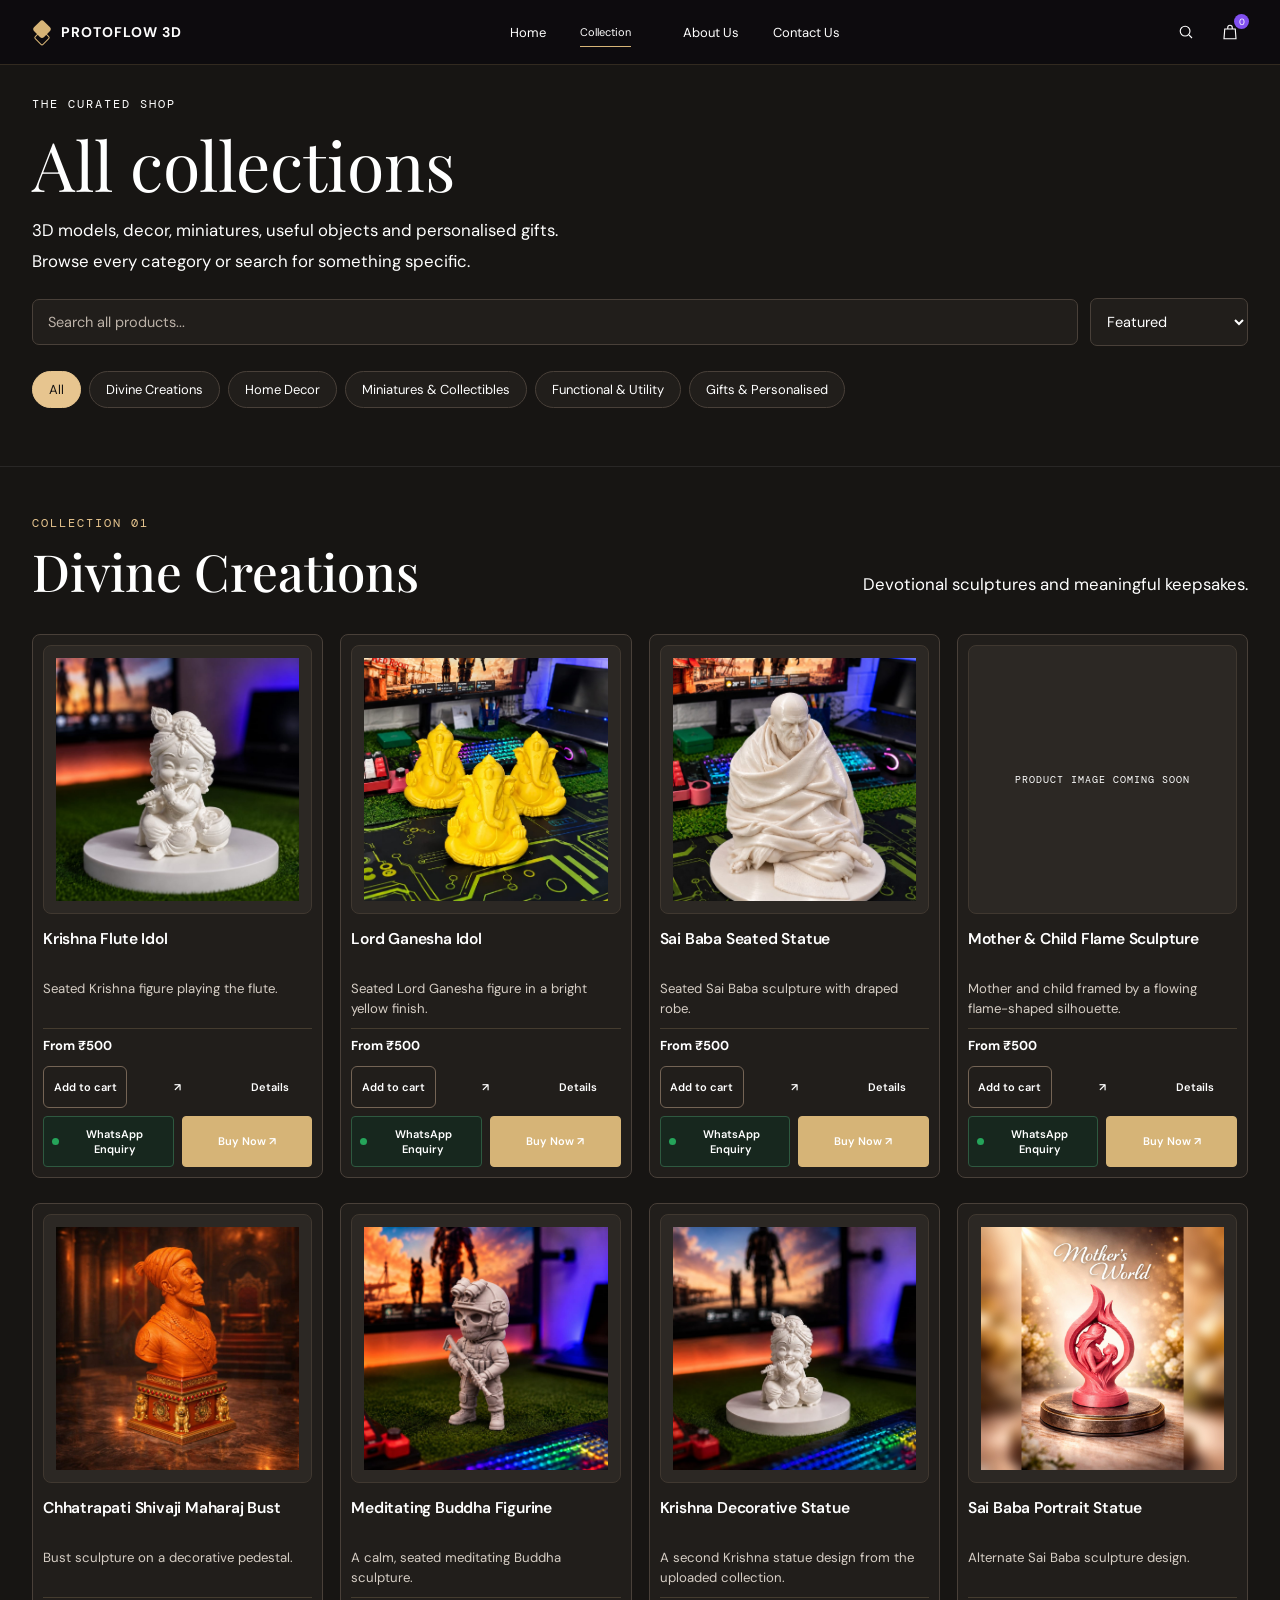
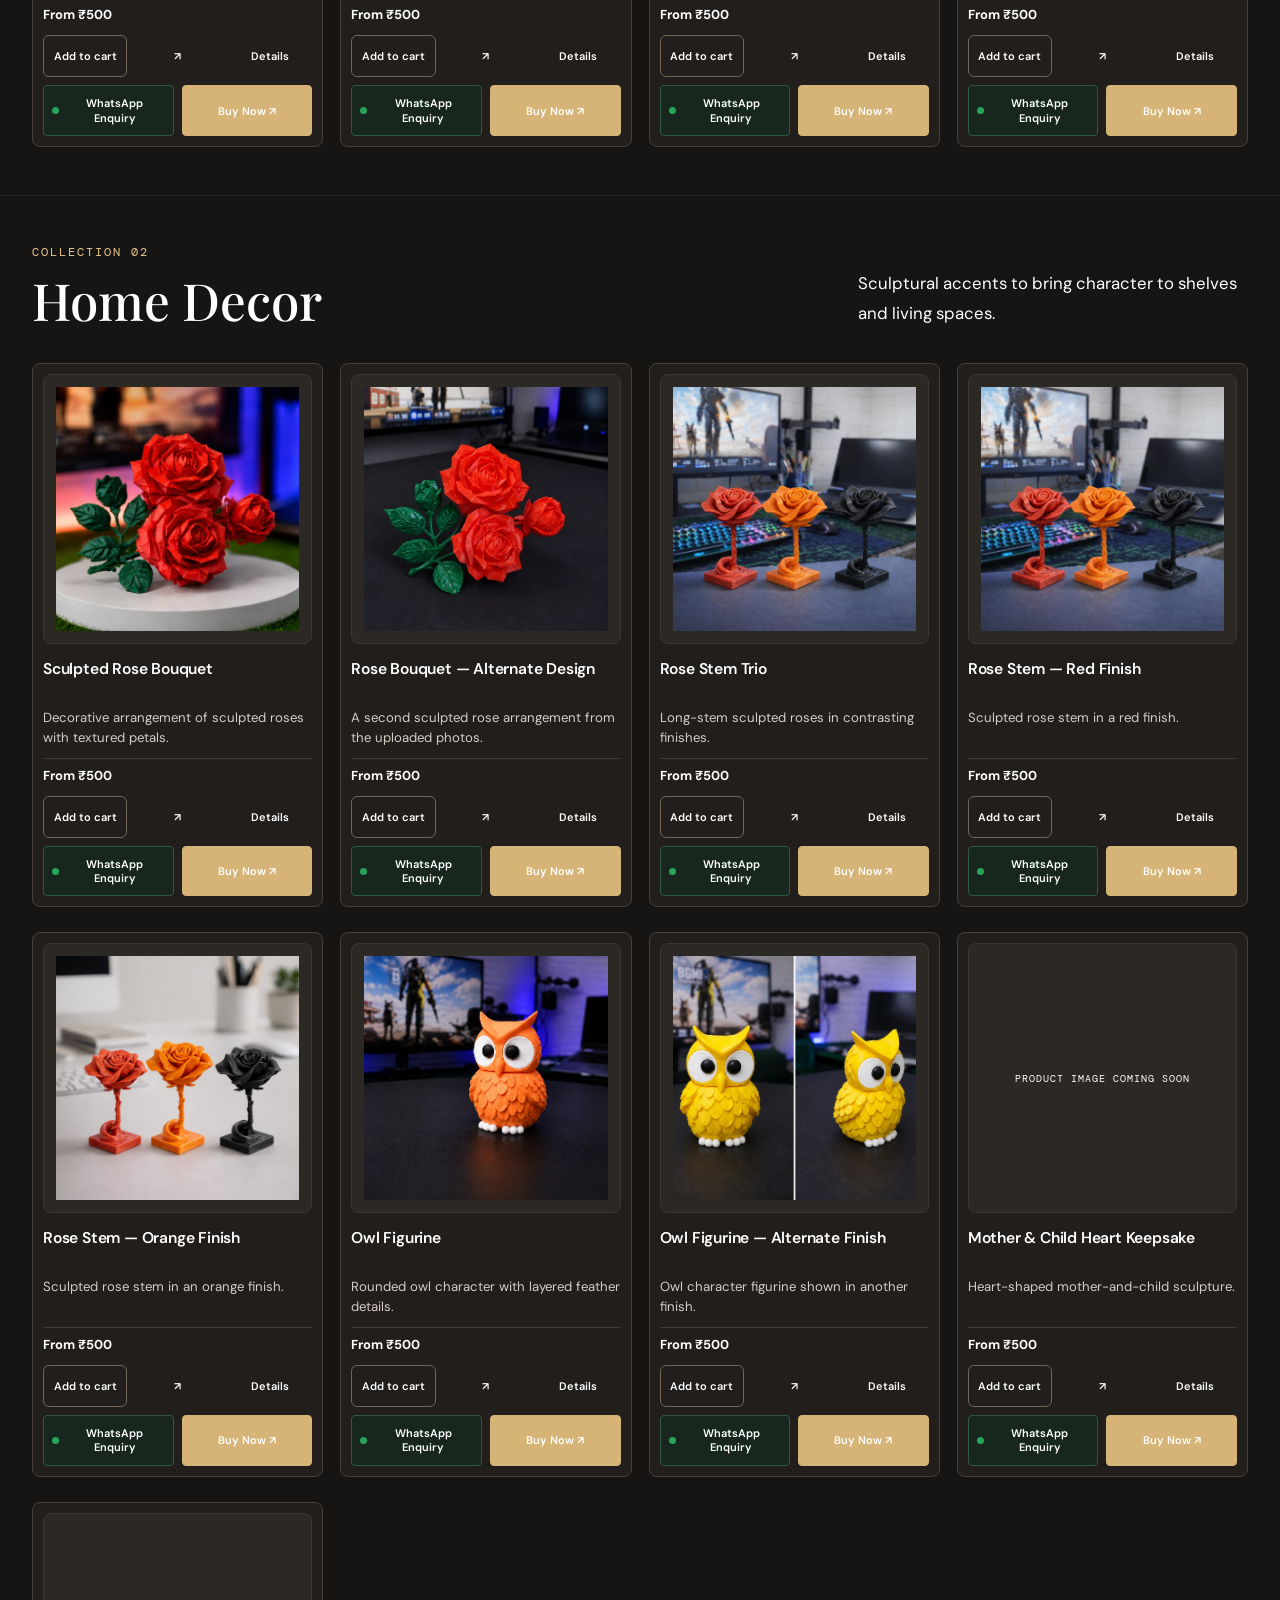
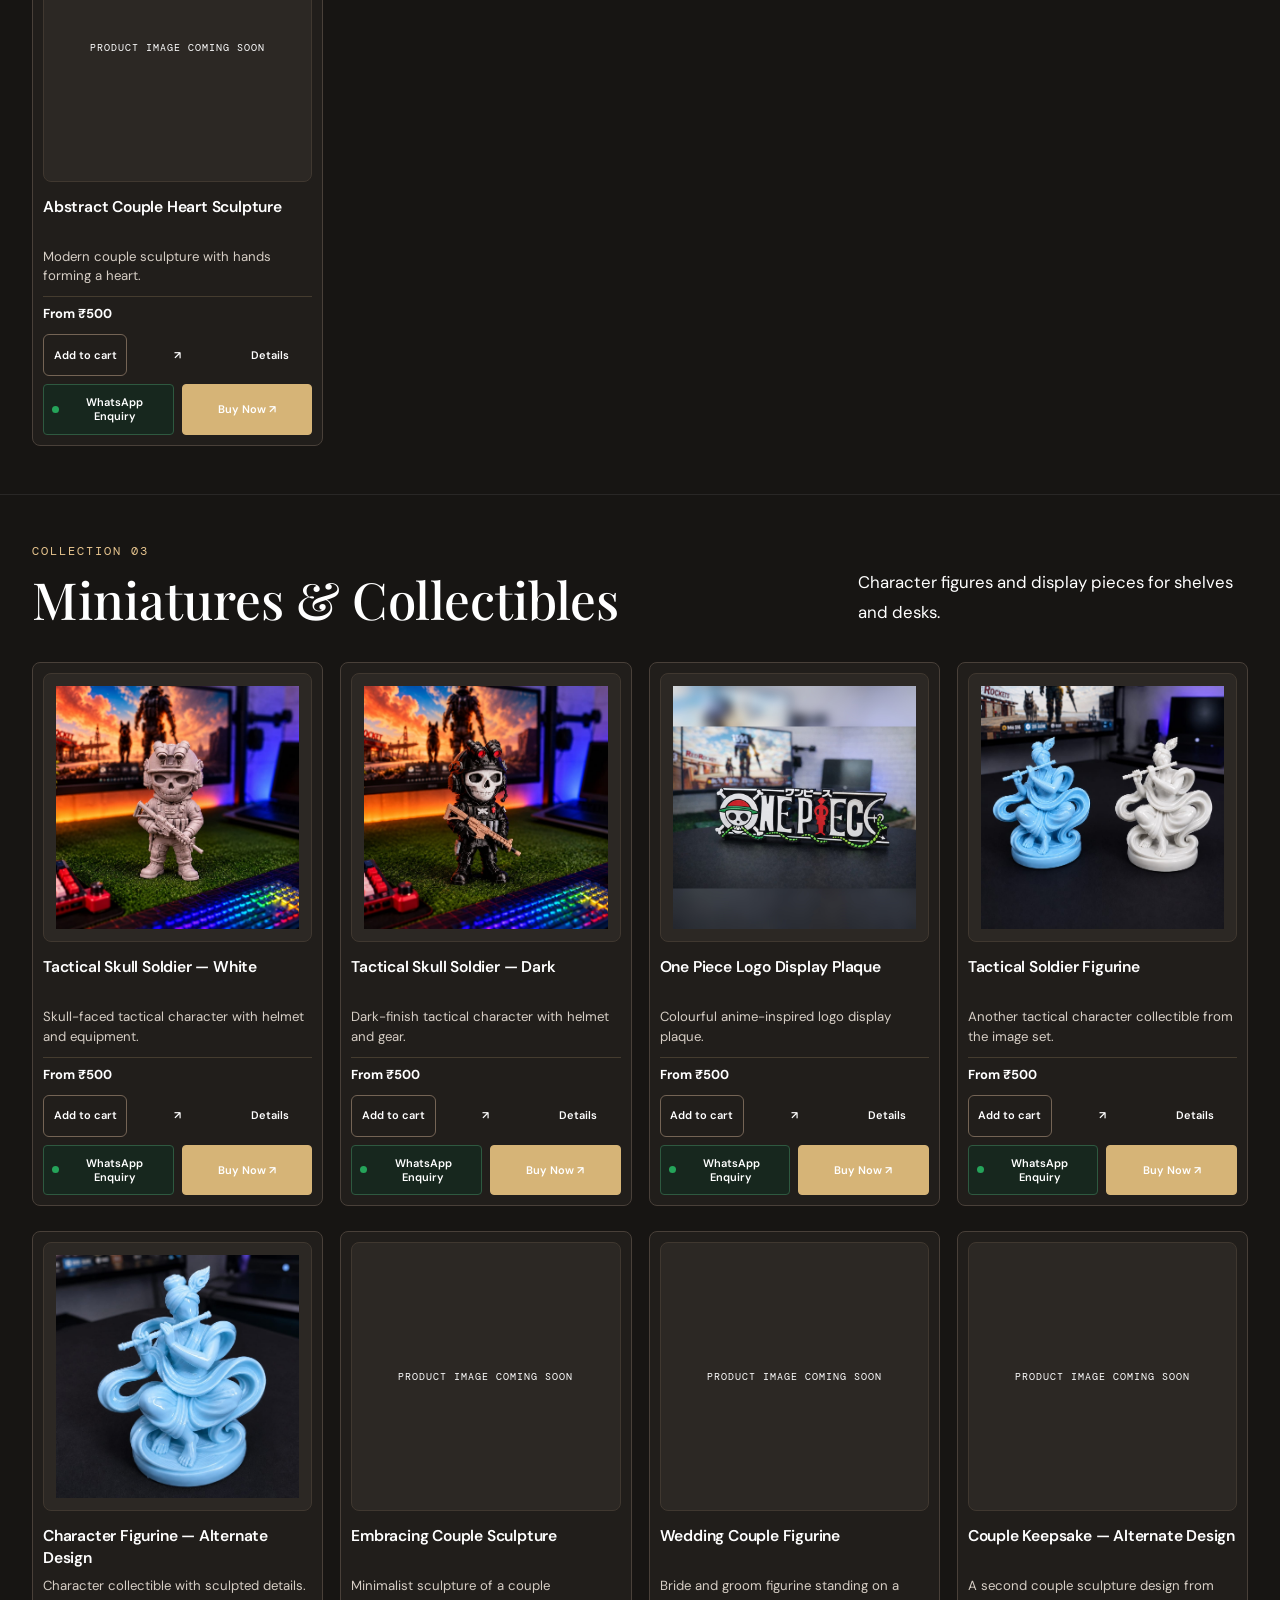
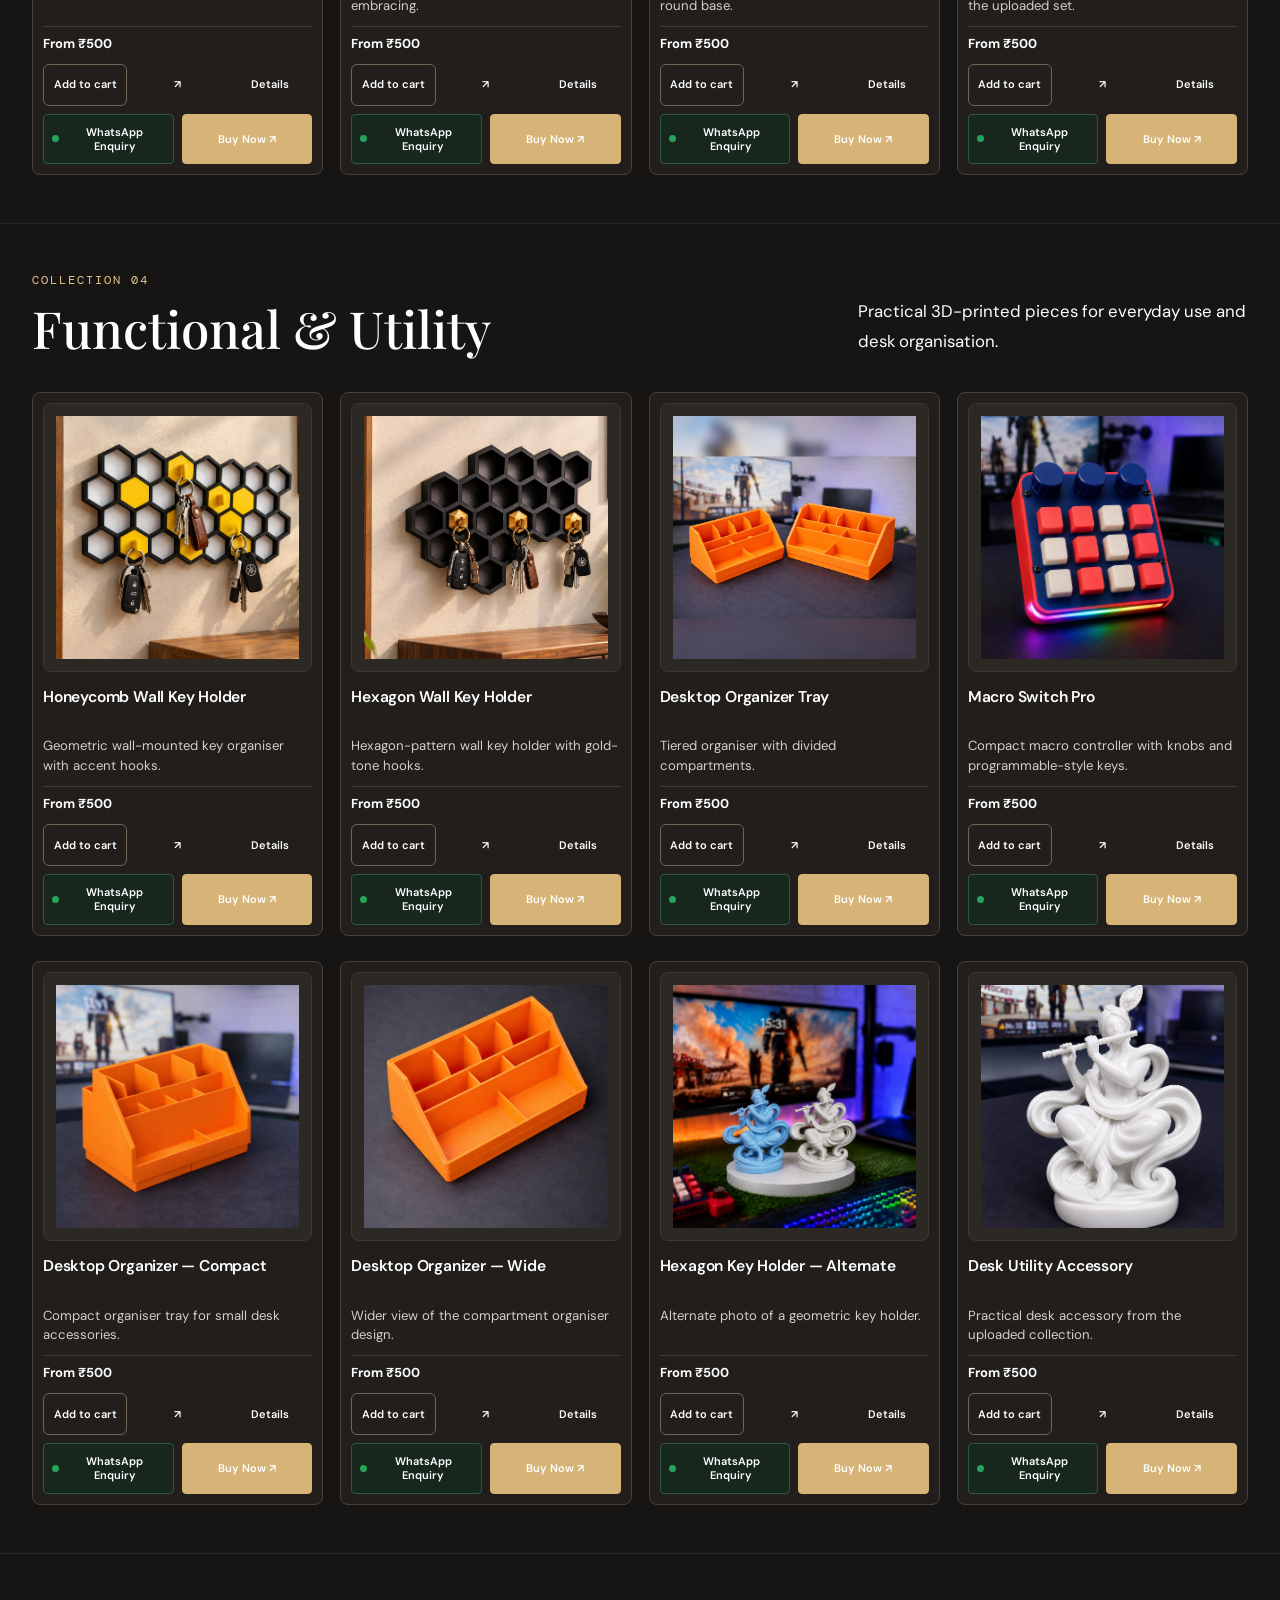
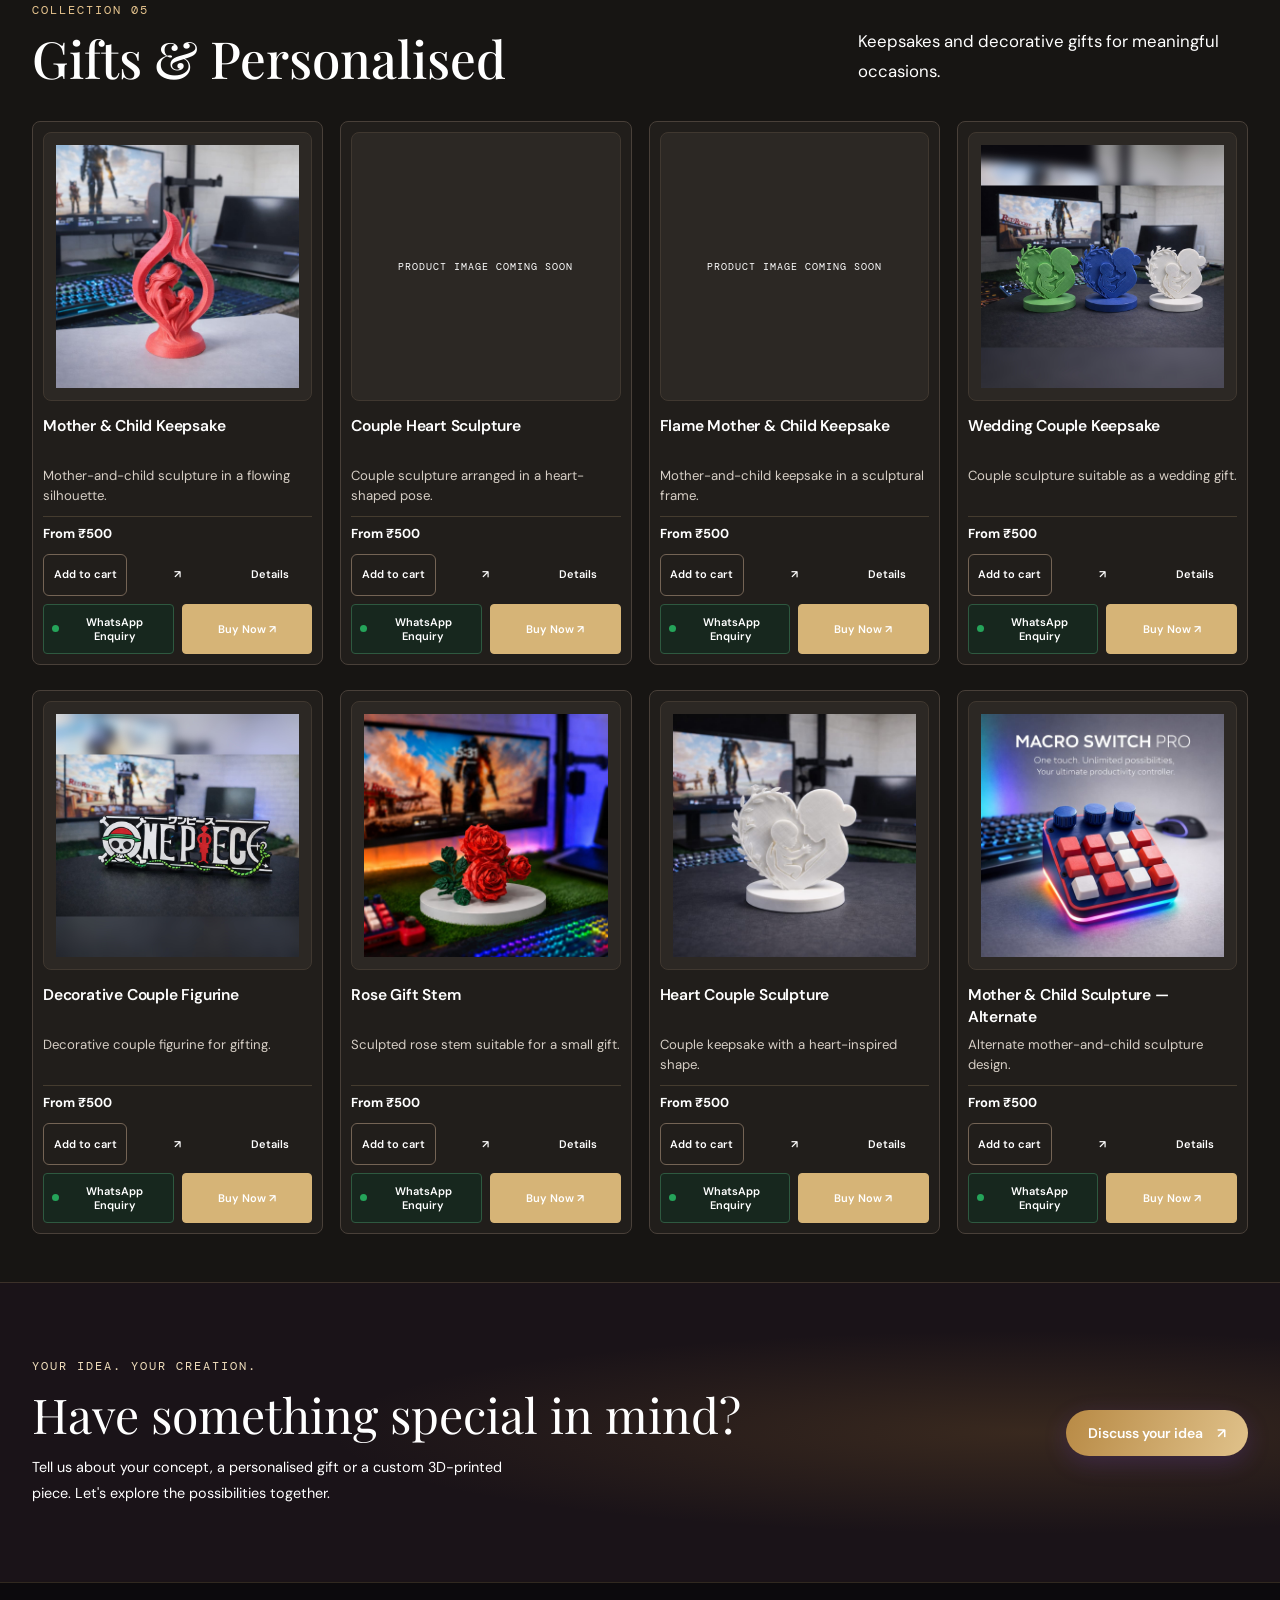
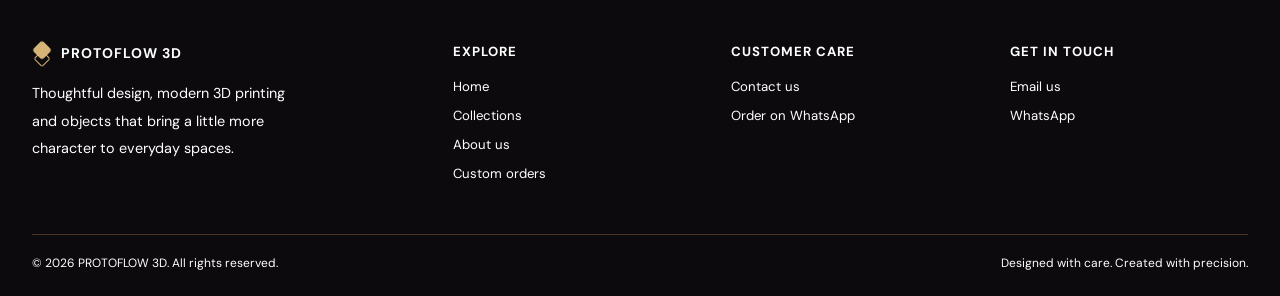
==== collections.html @ 1c1b0fbb "Refresh shared catalog scripts across pages" ====
<!DOCTYPE html>
<html lang="en">
<head>
<meta charset="UTF-8">
<meta name="viewport" content="width=device-width, initial-scale=1.0">
<meta name="theme-color" content="#39271b">
<title>Collections — PROTOFLOW 3D</title>
<meta name="description" content="Browse all PROTOFLOW 3D collections: 3D models, home decor, miniatures, functional objects and personalised gifts.">
<link rel="preconnect" href="https://fonts.googleapis.com">
<link rel="preconnect" href="https://fonts.gstatic.com" crossorigin>
<link href="https://fonts.googleapis.com/css2?family=DM+Sans:wght@400;500;600;700&family=DM+Mono:wght@400;500&family=Playfair+Display:wght@400;500;600&display=swap" rel="stylesheet">
<link rel="stylesheet" href="assets/style.css?v=collections-white-tight-4">
</head>
<body data-page="collections">
<main>
<section class="page-banner">
  <div class="container">
    <div class="eyebrow">The curated shop</div>
    <h1>All collections</h1>
    <p>3D models, decor, miniatures, useful objects and personalised gifts. Browse every category or search for something specific.</p>
  </div>
</section>


<section class="section shop" id="shop">
  <div class="container">
    <div class="shop-toolbar">
      <div class="search-box"><input type="search" id="productSearch" placeholder="Search all products..." aria-label="Search products"></div>
      <select id="sortProducts" aria-label="Sort products">
        <option value="featured">Featured</option><option value="low">Price: low to high</option><option value="high">Price: high to low</option><option value="name">Name: A–Z</option>
      </select>
    </div>
    <div class="chips" id="chips" aria-label="Filter by category"></div>
    <div class="empty-state" id="loadingState">Loading products…</div>
    <div class="empty-state" id="emptyState">No matching products. Try another search.</div>
  </div>
</section>

<div id="categorySections"></div>

<section class="custom-cta">
  <div class="container custom-inner">
    <div>
      <div class="eyebrow">Your idea. Your creation.</div>
      <h2>Have something special in mind?</h2>
      <p>Tell us about your concept, a personalised gift or a custom 3D-printed piece. Let's explore the possibilities together.</p>
    </div>
    <a class="btn btn-primary" href="contact.html">Discuss your idea <span>↗</span></a>
  </div>
</section>
</main>
<script src="assets/app.js?v=all-pages-product-links-fix-20261011"></script>
<script src="assets/catalog-enhancements.js?v=all-pages-product-links-fix-20261011"></script>
</body>
</html>
---- assets/style.css ----
:root{
  --brown:#39271b;--gold:#d9b37a;--gold-light:#f0d4a5;--purple:#8150ef;--cream:#fff4e5;
  --line:rgba(238,205,158,.25);--page-width:1440px;
  --serif:"Playfair Display",Georgia,serif;--sans:"DM Sans",Arial,sans-serif;--mono:"DM Mono",monospace;
}
*{box-sizing:border-box;margin:0;padding:0}
html{scroll-behavior:smooth;scroll-padding-top:85px}
body{font-family:var(--sans);background:#f8f3eb;color:#261b13;overflow-x:hidden}
button,input,select{font:inherit}
button,a{-webkit-tap-highlight-color:transparent}
a{color:inherit;text-decoration:none}
button{cursor:pointer}
img{display:block;max-width:100%}
.container{width:min(var(--page-width),100% - 64px);margin:auto}
.eyebrow{font-family:var(--mono);font-size:10px;letter-spacing:2px;text-transform:uppercase;color:var(--gold-light)}
.section{padding:100px 0}
.section-head{display:flex;align-items:end;justify-content:space-between;gap:24px;margin-bottom:35px}
.section-head h2{font:500 clamp(32px,4vw,54px)/1.1 var(--serif);margin-top:12px}
.section-head p{max-width:390px;color:#827365;font-size:14px;line-height:1.8}
.btn{border:0;border-radius:30px;padding:14px 22px;display:inline-flex;align-items:center;justify-content:center;gap:14px;font-size:12px;font-weight:600;transition:.25s}
.btn:hover{transform:translateY(-2px)}
.btn-primary{background:linear-gradient(110deg,#7541e7,#a16af8);color:white;box-shadow:0 7px 25px #7541e733}
.btn-outline{border:1px solid #d8c3a5;color:#39271b;background:transparent}
.btn-dark{background:#39271b;color:white}
.icon-btn{width:36px;height:36px;border:0;background:transparent;color:inherit;display:grid;place-items:center;position:relative}
.icon-btn svg{width:18px;height:18px;stroke:currentColor;fill:none;stroke-width:1.5}
.count{position:absolute;right:-1px;top:0;background:var(--purple);color:white;min-width:15px;height:15px;border-radius:20px;font-size:9px;display:grid;place-items:center;padding:0 3px}

/* HEADER */
.site-header{position:absolute;top:0;left:0;width:100%;z-index:20;color:var(--cream);background:rgba(25,16,10,.35);backdrop-filter:blur(8px);-webkit-backdrop-filter:blur(8px);border-bottom:1px solid rgba(255,235,208,.18)}
.navbar{height:64px;display:flex;align-items:center;justify-content:space-between;gap:22px}
.brand{display:flex;align-items:center;gap:9px;font-size:12px;letter-spacing:1px;font-weight:700;white-space:nowrap}
.brand-mark{width:20px;height:20px;position:relative;transform:rotate(45deg)}
.brand-mark:before{content:"";position:absolute;inset:1px 5px 5px 1px;background:#a578ff;border-radius:3px}
.brand-mark:after{content:"";position:absolute;inset:8px 0 0 8px;border:1px solid var(--gold);border-radius:2px}
.brand span span{color:var(--gold)}
.nav-links{display:flex;align-items:center;gap:34px}
.nav-links a{font-size:11px;color:#f2e7d9;position:relative;padding:24px 0}
.nav-links a:after{content:"";height:1px;position:absolute;bottom:16px;left:0;width:0;background:var(--gold);transition:.25s}
.nav-links a:hover:after,.nav-links a.active:after{width:100%}
.nav-actions{display:flex;align-items:center;gap:8px}
.menu-toggle{display:none}

/* HERO — one real photo as background (same look as screenshot) */
.hero{
  position:relative;isolation:isolate;overflow:hidden;color:var(--cream);
  min-height:560px;height:min(88vh,700px);
  background:radial-gradient(ellipse at 65% 55%,#a8773f,#4a3222 55%,#1c120b);
}
.hero-bg-slide{position:absolute;inset:0;z-index:-3;opacity:0;transition:opacity .9s ease}
.hero-bg-slide.active{opacity:1}
.hero-bg-slide img{width:100%;height:100%;object-fit:cover;object-position:center 40%}
/* dark on the left for text, photo fully visible on the right */
.hero-overlay{
  position:absolute;inset:0;z-index:-2;
  background:
    linear-gradient(90deg,rgba(20,12,7,.85) 0%,rgba(20,12,7,.50) 33%,rgba(20,12,7,.05) 62%,rgba(20,12,7,.12) 100%),
    linear-gradient(180deg,rgba(20,12,7,.35),transparent 22%,transparent 70%,rgba(20,12,7,.55));
}
.hero-inner{position:relative;z-index:2;height:100%;display:flex;align-items:center}
.hero-copy{width:42%;max-width:520px;padding-top:30px}
.hero-copy .eyebrow{display:flex;align-items:center;gap:10px}
.hero-copy .eyebrow:before{content:"";width:22px;height:1px;background:var(--gold)}
.hero h1{font:400 clamp(44px,5vw,68px)/1.05 var(--serif);letter-spacing:-1px;margin:22px 0 20px;text-shadow:0 3px 18px rgba(24,15,9,.35)}
.hero-copy>p{font-size:12px;line-height:1.85;max-width:330px;color:#fff1de;margin-bottom:23px}
.hero-cta{display:flex;gap:12px;align-items:center;flex-wrap:wrap}
.hero-bottom{
  position:absolute;bottom:0;left:0;width:100%;z-index:5;
  padding:16px 0;border-top:1px solid rgba(247,220,181,.18);background:rgba(20,12,7,.40);
  backdrop-filter:blur(6px);-webkit-backdrop-filter:blur(6px)
}
.hero-bottom-inner{display:flex;align-items:center;justify-content:space-between;gap:24px}
.benefits{display:flex;gap:30px}
.benefit{display:flex;align-items:center;gap:10px;font-size:10px;line-height:1.6}
.benefit svg{width:19px;height:19px;stroke:var(--gold-light);fill:none;stroke-width:1.5;flex-shrink:0}
.benefit span span{display:block;color:#e0cdb7;font-size:9px}
.slider-controls{display:flex;align-items:center;gap:10px}
.slider-count{font:10px var(--mono);white-space:nowrap}
.slider-line{height:1px;width:44px;background:rgba(255,231,199,.3);position:relative}
.slider-line:after{content:"";position:absolute;left:0;top:0;height:1px;width:33%;background:var(--gold)}
.slider-arrow{border:1px solid rgba(255,232,202,.38);background:rgba(40,26,17,.18);color:var(--cream);width:32px;height:32px;border-radius:50%;display:grid;place-items:center}
.slider-arrow:hover{background:var(--gold);color:#24170e}


/* CATEGORY SECTIONS */
.shop{padding:80px 0 10px}
.chips{display:flex;gap:8px;overflow-x:auto;padding-bottom:6px;margin-bottom:10px;scrollbar-width:none}
.chips::-webkit-scrollbar{display:none}
.chip{white-space:nowrap;border:1px solid #d8c8b4;background:transparent;padding:9px 16px;border-radius:30px;font-size:11px;color:#49372a;transition:.2s}
.chip:hover,.chip.active{background:#39271b;color:#fff;border-color:#39271b}
.cat-section{padding:70px 0}
.cat-section:nth-child(odd){background:#fffaf3}
.cat-section:nth-child(even){background:#f8f3eb}
.cat-count{font:11px var(--mono);color:#a18159;margin-top:10px;display:block}

/* TRUST STRIP */
.trust-strip{background:#fffaf3;border-bottom:1px solid #e9ddce}
.trust-inner{display:grid;grid-template-columns:repeat(4,1fr)}
.trust-item{padding:24px 18px;text-align:center;border-right:1px solid #eee2d3}
.trust-item:last-child{border:0}
.trust-item strong{font-size:12px;display:block;margin-bottom:5px}
.trust-item span{font-size:11px;color:#928171}

/* COLLECTIONS */
.collections{background:#f8f3eb}
.collection-grid{display:grid;grid-template-columns:repeat(3,minmax(0,1fr));gap:17px}
.collection-card{position:relative;min-height:320px;overflow:hidden;background:linear-gradient(145deg,#b99a76,#60452f);color:white;border-radius:3px;isolation:isolate}
.collection-card:after{content:"";position:absolute;inset:0;z-index:-1;background:linear-gradient(0deg,rgba(34,22,14,.82),transparent 67%)}
.collection-card img{position:absolute;inset:0;width:100%;height:100%;object-fit:cover;z-index:-2;transition:transform .6s}
.collection-card:hover img{transform:scale(1.05)}
.collection-placeholder{position:absolute;inset:0;z-index:-3;background:radial-gradient(ellipse at 50% 35%,#e1c29b,#8b6846 50%,#443020)}
.collection-info{position:absolute;left:22px;right:18px;bottom:22px}
.collection-info small{font:9px var(--mono);letter-spacing:1.5px;text-transform:uppercase;color:#f0d3a6}
.collection-info h3{font:400 25px var(--serif);margin:7px 0 12px}
.collection-info a{font-size:11px;border-bottom:1px solid rgba(255,255,255,.5);padding-bottom:5px}

/* SHOP */
.shop{background:#fffaf3}
.shop-toolbar{display:flex;align-items:center;gap:12px;flex-wrap:wrap;margin-bottom:25px}
.search-box{flex:1;min-width:180px}
.search-box input{width:100%;padding:13px 15px;border:1px solid #e8ddcf;background:#fffdf9;border-radius:3px;outline:none;font-size:12px}
.shop-toolbar select{padding:13px 12px;border:1px solid #e8ddcf;background:#fffdf9;font-size:12px;color:#49372a}
.product-grid{display:grid;grid-template-columns:repeat(4,minmax(0,1fr));gap:25px 17px}
.product-card{min-width:0}
.product-image{position:relative;aspect-ratio:4/4.5;overflow:hidden;background:linear-gradient(145deg,#f0e5d5,#d4bda0);margin-bottom:15px}
.product-image img{width:100%;height:100%;object-fit:contain;padding:12px;transition:transform .4s}
.product-card:hover .product-image img{transform:scale(1.045)}
.product-fallback{position:absolute;inset:0;display:grid;place-items:center;color:#8d6d4c;font:10px var(--mono);letter-spacing:1px;text-align:center;padding:20px}
.product-badge{position:absolute;top:12px;left:12px;background:#fffaf2;padding:6px 8px;font:9px var(--mono);text-transform:uppercase;letter-spacing:.5px}
.wishlist-btn{position:absolute;right:10px;top:10px;border:0;border-radius:50%;background:#fffaf2;width:33px;height:33px;font-size:18px;color:#563a29}
.wishlist-btn.active{color:#a33d4d}
.product-info{display:flex;justify-content:space-between;gap:10px;align-items:start}
.product-info h3{font-size:13px;font-weight:600}
.product-info p{font-size:11px;color:#998572;margin-top:6px}
.price{font-size:13px;font-weight:700;white-space:nowrap}
.product-actions{display:flex;gap:8px;margin-top:12px}
.add-btn{flex:1;background:transparent;border:1px solid #d8c8b4;padding:10px;font-size:10px}
.add-btn:hover{background:#39271b;color:white;border-color:#39271b}
.empty-state{display:none;padding:45px 0;text-align:center;color:#8e7b68}

/* STORY */
.story{background:#eee4d5}
.story-grid{display:grid;grid-template-columns:1fr 1fr;align-items:center;gap:70px}
.story-image{min-height:430px;position:relative;overflow:hidden;background:linear-gradient(145deg,#d7bc96,#795638)}
.story-image img{width:100%;height:100%;position:absolute;inset:0;object-fit:cover}
.image-placeholder-label{font:9px var(--mono);letter-spacing:1.4px;text-transform:uppercase;color:rgba(255,231,199,.85);text-align:center}
.story-image .image-placeholder-label{position:absolute;bottom:20px;left:0;right:0}
.story-copy h2{font:400 clamp(35px,4vw,55px)/1.12 var(--serif);margin:15px 0 20px}
.story-copy>p{font-size:13px;color:#776654;line-height:1.9;margin-bottom:22px;max-width:480px}
.story-points{display:grid;grid-template-columns:1fr 1fr;gap:20px;margin:27px 0}
.story-point strong{font-size:12px;display:block;margin-bottom:7px}
.story-point span{font-size:11px;color:#85715c;line-height:1.7}

/* PROCESS */
.process{background:#fffaf3}
.process-grid{display:grid;grid-template-columns:repeat(4,1fr);gap:20px}
.process-card{border-top:1px solid #d9c8b2;padding-top:20px}
.process-number{font:11px var(--mono);color:#a18159}
.process-card h3{font:400 23px var(--serif);margin:20px 0 10px}
.process-card p{font-size:12px;color:#897966;line-height:1.8}

/* CUSTOM CTA */
.custom-cta{position:relative;overflow:hidden;background:#39271b;color:var(--cream);padding:75px 0}
.custom-cta:before{content:"";position:absolute;inset:0;background:radial-gradient(ellipse at 78% 50%,rgba(206,157,93,.28),transparent 45%);pointer-events:none}
.custom-inner{position:relative;display:flex;align-items:center;justify-content:space-between;gap:30px}
.custom-inner h2{font:400 clamp(32px,4vw,48px)/1.15 var(--serif);margin:13px 0}
.custom-inner p{font-size:12px;line-height:1.8;color:#d6c2aa;max-width:500px}

/* NEWSLETTER */
.newsletter{background:#e9ddcc;padding:55px 0}
.newsletter-inner{display:flex;align-items:center;justify-content:space-between;gap:30px}
.newsletter h2{font:400 30px var(--serif);margin:8px 0}
.newsletter p{font-size:12px;color:#7e6b58}
.newsletter-form{display:flex;max-width:430px;width:100%}
.newsletter-form input{flex:1;min-width:0;padding:14px;border:1px solid #d5c1a8;background:#fffaf3;outline:none;font-size:12px}
.newsletter-form button{border:0;background:#39271b;color:white;padding:0 18px;font-size:11px}

/* FOOTER */
footer{background:#241910;color:#f7ebdc;padding:60px 0 25px}
.footer-grid{display:grid;grid-template-columns:1.6fr 1fr 1fr 1fr;gap:40px;padding-bottom:40px}
.footer-about p{font-size:12px;line-height:1.9;color:#b9a48d;max-width:280px;margin:17px 0}
.footer-col h4{font-size:11px;text-transform:uppercase;letter-spacing:1px;margin-bottom:18px;color:#e5c596}
.footer-col a{display:block;font-size:11px;color:#c6b29b;margin:12px 0}
.footer-col a:hover{color:white}
.footer-bottom{border-top:1px solid #493628;padding-top:20px;display:flex;justify-content:space-between;gap:20px;color:#a9957e;font-size:10px}

/* CART + MODAL */
.overlay{position:fixed;inset:0;background:rgba(20,13,8,.55);z-index:50;opacity:0;visibility:hidden;transition:.25s}
.overlay.open{opacity:1;visibility:visible}
.cart-drawer{position:fixed;right:0;top:0;height:100%;width:min(420px,100%);z-index:51;background:#fffaf3;padding:25px;transform:translateX(100%);transition:transform .3s;display:flex;flex-direction:column}
.cart-drawer.open{transform:translateX(0)}
.drawer-head{display:flex;align-items:center;justify-content:space-between;padding-bottom:20px;border-bottom:1px solid #e7d9c7}
.drawer-head h2{font:400 28px var(--serif)}
.close-btn{border:0;background:none;font-size:25px}
.cart-items{overflow:auto;flex:1;padding:15px 0}
.cart-row{display:flex;gap:14px;padding:14px 0;border-bottom:1px solid #eee2d4}
.cart-thumb{width:72px;height:80px;background:#e8dac7;display:grid;place-items:center;font-size:10px;color:#8c6d4c}
.cart-row h4{font-size:12px;margin:5px 0}
.cart-row p{font-size:11px;color:#88745e}
.quantity-controls{display:flex;align-items:center;gap:10px;margin-top:9px}
.quantity-controls button{width:24px;height:24px;border:1px solid #d8c8b4;background:transparent}
.cart-footer{border-top:1px solid #e7d9c7;padding-top:20px}
.cart-total{display:flex;justify-content:space-between;font-weight:700;margin-bottom:15px;font-size:14px}
.cart-note{font-size:10px;color:#8d7a66;line-height:1.7;margin-top:12px}
.modal{position:fixed;z-index:60;left:50%;top:50%;transform:translate(-50%,-45%);width:min(480px,calc(100% - 30px));padding:28px;background:#fffaf3;opacity:0;visibility:hidden;transition:.25s}
.modal.open{opacity:1;visibility:visible;transform:translate(-50%,-50%)}
.modal h2{font:400 30px var(--serif);margin:12px 0}
.modal p{font-size:12px;color:#81705f;line-height:1.8}
.modal .close-btn{position:absolute;right:18px;top:15px}
.modal-actions{display:flex;gap:10px;margin-top:20px;flex-wrap:wrap}
.toast{position:fixed;bottom:25px;left:50%;transform:translate(-50%,20px);background:#302116;color:#fff3e1;padding:13px 20px;font-size:12px;z-index:100;opacity:0;pointer-events:none;transition:.25s;box-shadow:0 8px 30px #0002}
.toast.show{opacity:1;transform:translate(-50%,0)}
.reveal{opacity:0;transform:translateY(20px);transition:opacity .65s,transform .65s}
.reveal.visible{opacity:1;transform:translateY(0)}

/* RESPONSIVE */
@media(max-width:1000px){
  .container{width:min(100% - 40px,var(--page-width))}
  .nav-links{gap:20px}
  .hero-copy{width:55%}
  .collection-grid,.product-grid{grid-template-columns:repeat(2,minmax(0,1fr))}
  .collection-card{min-height:300px}
  .story-grid{gap:35px}
}
@media(max-width:700px){
  .container{width:calc(100% - 36px)}
  .section{padding:68px 0}
  .navbar{height:60px}
  .menu-toggle{display:grid}
  .nav-links{display:none;position:absolute;left:0;right:0;top:60px;padding:12px 22px 20px;background:rgba(42,28,18,.96);backdrop-filter:blur(10px);flex-direction:column;align-items:stretch;gap:0;border-bottom:1px solid var(--line)}
  .nav-links.open{display:flex}
  .nav-links a{padding:13px 0}
  .nav-links a:after{bottom:6px}
  .nav-actions{gap:2px}
  .hero{height:760px;min-height:700px}
  .hero-bg-slide img{object-position:70% center}
  .hero-overlay{background:linear-gradient(180deg,rgba(20,12,7,.80) 0%,rgba(20,12,7,.55) 45%,rgba(20,12,7,.15) 75%,rgba(20,12,7,.55) 100%)}
  .hero-inner{align-items:flex-start}
  .hero-copy{width:100%;max-width:440px;padding-top:130px}
  .hero h1{font-size:clamp(44px,12vw,62px)}
  .benefits{gap:12px}
  .benefit{gap:5px;font-size:9px}
  .benefit svg{width:16px;height:16px}
  .benefit span span{font-size:8px}
  .slider-line{display:none}
  .slider-arrow{width:27px;height:27px}
  .slider-controls{gap:5px}
  .trust-inner{grid-template-columns:repeat(2,1fr)}
  .trust-item{border-bottom:1px solid #eee2d3}
  .section-head{align-items:start;flex-direction:column}
  .collection-grid{gap:10px}
  .collection-card{min-height:245px}
  .collection-info{left:14px;right:12px;bottom:15px}
  .collection-info h3{font-size:21px}
  .product-grid{gap:24px 12px}
  .product-info{flex-direction:column;gap:5px}
  .story-grid{grid-template-columns:1fr;gap:30px}
  .story-image{min-height:300px}
  .process-grid{grid-template-columns:repeat(2,1fr);gap:30px 18px}
  .custom-inner,.newsletter-inner{align-items:flex-start;flex-direction:column}
  .newsletter-form{max-width:none}
  .footer-grid{grid-template-columns:repeat(2,1fr);gap:30px 20px}
  .footer-about{grid-column:1/-1}
  .footer-bottom{flex-direction:column}
}
@media(max-width:390px){
  .brand{font-size:10px}
  .icon-btn{width:29px;height:34px}
  .hero h1{font-size:42px}
  .benefit:nth-child(3){display:none}
  .collection-card{min-height:210px}
}
@media(prefers-reduced-motion:reduce){*,*:before,*:after{scroll-behavior:auto!important;transition:none!important;animation:none!important}}

/* ===== MULTI-PAGE ADDITIONS ===== */
.page-banner{position:relative;padding:150px 0 70px;color:var(--cream);
  background:radial-gradient(ellipse at 78% 40%,rgba(206,157,93,.35),transparent 50%),linear-gradient(110deg,#241910,#4a3222)}
.page-banner h1{font:400 clamp(40px,5.5vw,68px)/1.05 var(--serif);margin:16px 0}
.page-banner p{font-size:14px;line-height:1.85;max-width:540px;color:#e9d8c1}
.section-link{text-align:center;margin-top:38px}
.text-link{font-size:12px;font-weight:700;border-bottom:1px solid;padding-bottom:6px}
.featured{background:#fffaf3}
.contact{background:#f8f3eb}
.contact-grid{display:grid;grid-template-columns:1fr 1.25fr;gap:50px;align-items:start}
.info-card{display:flex;gap:16px;padding:22px;background:#fffaf3;border:1px solid #eadfce;margin-bottom:14px}
.info-card .ic{width:40px;height:40px;border-radius:50%;background:#39271b;color:var(--gold-light);display:grid;place-items:center;flex-shrink:0}
.info-card .ic svg{width:18px;height:18px;stroke:currentColor;fill:none;stroke-width:1.5}
.info-card h3{font-size:13px;margin-bottom:4px}
.info-card p{font-size:12px;color:#7b6a58;line-height:1.7}
.info-card a.inline{font-size:12px;font-weight:600;border-bottom:1px solid #cdb99f;display:inline-block;margin-top:6px}
.form-card{background:#fffaf3;border:1px solid #eadfce;padding:32px}
.form-card h2{font:400 30px var(--serif);margin-bottom:6px}
.form-card>p{font-size:12px;color:#85715c;margin-bottom:22px;line-height:1.7}
.field{margin-bottom:16px}
.field label{display:block;font-size:11px;font-weight:600;margin-bottom:7px;color:#49372a}
.field input,.field select,.field textarea{width:100%;padding:13px 14px;border:1px solid #e0d2bf;background:#fffdf9;font-size:13px;outline:none;border-radius:3px;font-family:inherit}
.field input:focus,.field select:focus,.field textarea:focus{border-color:#a18159}
.field textarea{min-height:130px;resize:vertical}
.field-row{display:grid;grid-template-columns:1fr 1fr;gap:14px}
.form-note{font-size:10px;color:#8d7a66;margin-top:12px;line-height:1.7}
.how{background:#fffaf3}
@media(max-width:1000px){.contact-grid{grid-template-columns:1fr;gap:30px}}
@media(max-width:700px){.page-banner{padding:120px 0 50px}.field-row{grid-template-columns:1fr}.form-card{padding:22px}}

/* PRODUCT DETAIL */
.product-breadcrumb{font-size:11px;color:#8b7967;margin-bottom:28px}.product-breadcrumb a{text-decoration:underline;text-underline-offset:3px}
.product-detail-layout{display:grid;grid-template-columns:minmax(0,1.1fr) minmax(300px,.9fr);gap:clamp(28px,5vw,72px);align-items:start}
.detail-main-image{aspect-ratio:1/1;background:#f0e7da;display:grid;place-items:center;overflow:hidden}
.detail-main-image img{width:100%;height:100%;object-fit:contain;padding:22px}
.detail-image-placeholder{color:#8d6d4c;font:11px var(--mono);letter-spacing:1.4px;text-transform:uppercase;padding:24px;text-align:center}
.detail-thumbnails{display:flex;gap:10px;flex-wrap:wrap;margin-top:12px}
.detail-thumb{width:76px;height:76px;border:1px solid #e0d1be;background:#f0e7da;padding:4px;cursor:pointer}
.detail-thumb.active{border-color:#39271b}.detail-thumb img{width:100%;height:100%;object-fit:cover}
.detail-copy h1{font:400 clamp(32px,4vw,48px)/1.12 var(--serif);margin:14px 0}
.detail-price{font:500 28px var(--sans);margin:16px 0;color:#39271b}
.detail-description{font-size:14px;line-height:1.9;color:#796958;margin-bottom:22px}
.detail-meta{font-size:12px;line-height:1.8;color:#796958;margin:9px 0}.detail-meta strong{color:#39271b;margin-right:8px}
.detail-actions{display:flex;gap:10px;flex-wrap:wrap;margin:26px 0 14px}
.detail-note{font-size:11px;line-height:1.8;color:#8b7967;margin-top:12px}
.size-choice{padding:16px;background:#fffaf3;border:1px solid #e8ddcf;margin-top:20px}
.size-choice label{display:block;font-size:12px;margin-bottom:8px}
.size-choice input{width:100%;padding:12px;border:1px solid #e8ddcf;background:white}
.product-detail-link{display:flex;align-items:flex-start;justify-content:space-between;gap:12px}
.product-detail-link:hover h3{text-decoration:underline;text-underline-offset:3px}
.product-open-link{min-width:110px}
.recommended-section{background:#fffaf3}
.product-page-banner{padding-top:125px;padding-bottom:55px;min-height:0;background:#39271b;color:#fff4e5}
.product-page-banner h1{font:400 clamp(38px,5vw,58px)/1.1 var(--serif);margin:16px 0}
.product-page-banner p{max-width:550px;color:#e8d7c4;font-size:13px;line-height:1.8}
.collection-menu{position:relative;display:inline-flex;align-items:center}
.collection-menu-toggle{border:0;background:transparent;color:#f2e7d9;font-size:11px;padding:24px 0;cursor:pointer}
.collection-menu-toggle span{margin-left:5px;color:var(--gold)}\n.mobile-collection-arrow{display:none}
.collection-menu-panel{display:none;position:absolute;top:100%;left:-16px;min-width:225px;padding:8px;background:#fffaf3;color:#39271b;box-shadow:0 12px 35px #1d120c2b;z-index:50}
@media(hover:hover) and (pointer:fine){.collection-menu:hover .collection-menu-panel,.collection-menu:focus-within .collection-menu-panel{display:grid}}\n.collection-menu.open .collection-menu-panel{display:grid}
.collection-menu-panel a{font-size:12px;padding:11px 12px;border-radius:2px}
.collection-menu-panel a:hover{background:#efe4d4}
@media(max-width:760px){.mobile-collection-arrow{display:inline-block;margin-left:8px;transition:transform .2s}.collection-menu.open .mobile-collection-arrow{transform:rotate(90deg)}.product-detail-layout{grid-template-columns:1fr}.detail-copy h1{font-size:36px}.product-page-banner{padding-top:105px}.collection-menu{display:block;width:100%}.collection-menu-toggle{padding:12px 0;width:100%;text-align:left}.collection-menu-panel{position:static;box-shadow:none;margin:4px 0 8px}.nav-links.open .collection-menu.open .collection-menu-panel{display:grid}.nav-links.open .collection-menu:not(.open) .collection-menu-panel{display:none}}


/* Collections navigation: hover dropdown, transparent dark panel, no arrow */
.collection-menu{position:relative;display:inline-flex;align-items:center;height:100%}
.collection-menu-toggle{display:inline-flex;align-items:center;font-size:11px;color:#f2e7d9;padding:24px 0;white-space:nowrap;position:relative}
.collection-menu-toggle:after{content:"";height:1px;position:absolute;bottom:16px;left:0;width:0;background:var(--gold);transition:width .25s}
.collection-menu:hover .collection-menu-toggle:after,.collection-menu:focus-within .collection-menu-toggle:after{width:100%}
.collection-menu-panel{display:none;position:absolute;top:100%;left:-20px;min-width:250px;padding:9px;background:rgba(28,18,11,.97);border:1px solid rgba(238,205,158,.24);backdrop-filter:blur(14px);-webkit-backdrop-filter:blur(14px);box-shadow:0 18px 36px rgba(0,0,0,.28);z-index:100}
.collection-menu:hover .collection-menu-panel,.collection-menu:focus-within .collection-menu-panel{display:grid}
.collection-menu-panel a{font-size:11px;color:#f7ecdf;padding:12px 13px;display:block;white-space:nowrap;transition:background .2s,color .2s}
.collection-menu-panel a:after{display:none!important}
.collection-menu-panel a:hover,.collection-menu-panel a:focus-visible{background:rgba(217,179,122,.16);color:#f0d4a5;outline:none}
@media(max-width:760px){
 .collection-menu{display:block;width:100%;height:auto}
 .collection-menu-toggle{padding:12px 0;width:100%}
 .collection-menu-panel{position:static;box-shadow:none;border:0;border-left:1px solid rgba(238,205,158,.25);margin:0 0 8px 8px;padding:4px 0;background:rgba(28,18,11,.55)}
 .nav-links.open .collection-menu-panel{display:grid}
}

/* PRODUCT DETAIL INFORMATION */
.product-extra-details{display:grid;grid-template-columns:repeat(2,minmax(0,1fr));gap:1px;background:#e8ddcf;border:1px solid #e8ddcf;margin-top:42px}
.product-extra-block{background:#fffaf3;padding:25px 28px;min-width:0}
.product-extra-block h3{font:500 20px/1.3 var(--serif);margin-bottom:10px;color:#39271b}
.product-extra-block p{font-size:13px;line-height:1.8;color:#756657;overflow-wrap:anywhere}
.product-extra-block p+p{margin-top:8px}
.product-extra-block a{color:#7550b5;text-decoration:underline;text-underline-offset:3px}
.collection-menu-categories{display:grid;max-height:320px;overflow-y:auto}
@media(max-width:640px){.product-extra-details{grid-template-columns:1fr}.product-extra-block{padding:21px}}

/* Center hero benefits and trust points on small screens */
@media(max-width:760px){.hero-bottom-inner{flex-direction:column;align-items:center;justify-content:center;gap:14px}.benefits{width:100%;display:grid;grid-template-columns:repeat(2,minmax(0,1fr));justify-items:center;align-items:center;gap:14px 10px}.benefit{width:100%;justify-content:center;text-align:left;max-width:190px}.slider-controls{justify-content:center}.trust-inner{grid-template-columns:repeat(2,minmax(0,1fr))}.trust-item{display:flex;flex-direction:column;justify-content:center;align-items:center;text-align:center;min-height:92px;padding:18px 10px;border-right:1px solid #eee2d3;border-bottom:1px solid #eee2d3}.trust-item:nth-child(2n){border-right:0}.trust-item:nth-last-child(-n+2){border-bottom:0}.trust-item strong,.trust-item span{max-width:100%;overflow-wrap:anywhere}}

/* Keep hero trust benefits centered on desktop as well */
@media(min-width:761px){.hero-bottom-inner{position:relative;justify-content:center}.benefits{justify-content:center;margin-inline:auto}.slider-controls{position:absolute;right:0;top:50%;transform:translateY(-50%)}}

/* Homepage collection previews: four products maximum, with a clear path to the full collection */
.home-category-section{padding-top:64px;padding-bottom:64px}
.home-category-section:nth-child(even){background:#f8f3eb}
.home-category-section:nth-child(odd){background:#fffaf3}
.category-view-all{margin-top:26px}
.category-view-all .text-link{display:inline-flex;align-items:center;gap:8px}
@media(max-width:700px){.home-category-section{padding-top:48px;padding-bottom:48px}.category-view-all{margin-top:22px}}


/* Product cards are links to detail pages; keep card actions off the listing cards. */
a.product-card{display:block;color:inherit;text-decoration:none;cursor:pointer}
.card-view-details{display:flex;align-items:center;justify-content:space-between;margin-top:13px;padding-top:10px;border-top:1px solid #e5d8c7;font-size:10px;letter-spacing:.35px;color:#75563a}
a.product-card:hover .card-view-details{color:#9b7449}
.recommendation-placeholder{pointer-events:none;opacity:.82}
.recommendation-placeholder .product-image{background:linear-gradient(145deg,#eee5d8,#e3d3bd)}
.recommendation-placeholder .product-info{min-height:48px}
.recommendation-placeholder .price{font-size:10px;color:#8d7a66;white-space:normal}
.size-choice input{max-width:180px}

/* Product card actions: keep cart, quick view, details, enquiry and buy-now available */
.product-actions-secondary{display:grid;grid-template-columns:1fr 1fr;gap:8px;margin-top:8px}
.product-action-link{display:inline-flex;align-items:center;justify-content:center;min-height:36px;padding:9px 10px;border:1px solid #d8c8b4;background:transparent;color:#39271b;font:500 10px var(--mono);text-align:center;cursor:pointer;text-decoration:none}
.product-action-link:hover{background:#eee4d5}
.product-buy-now{background:#39271b;border-color:#39271b;color:#fff}
.product-buy-now:hover{background:#62472f;color:#fff}
@media(max-width:480px){.product-actions{gap:5px}.product-actions .icon-btn{padding:8px 6px}.product-actions-secondary{grid-template-columns:1fr 1fr}.product-action-link{font-size:9px;padding:8px 5px}}


/* ===== Product cards: clean responsive alignment ===== */
.product-card{min-width:0;max-width:100%;overflow:hidden;}
.product-card-main{display:block;min-width:0;}
.product-image{width:100%;cursor:pointer;}
.product-info{display:grid;grid-template-columns:minmax(0,1fr) auto;align-items:start;gap:8px;min-width:0;}
.product-info>div{min-width:0;}
.product-info h3,.product-info p{overflow-wrap:anywhere;}
.product-actions{display:grid;grid-template-columns:minmax(0,1fr) minmax(0,1fr);gap:8px;min-width:0;}
.product-actions>*{min-width:0;max-width:100%;}
.product-actions .add-btn,.product-actions .icon-btn,.product-action-link{width:100%;min-height:42px;padding:10px 8px;display:flex;align-items:center;justify-content:center;text-align:center;white-space:normal;line-height:1.3;overflow-wrap:anywhere;}
.product-actions .icon-btn{height:auto;}
.product-actions-secondary .product-action-link{flex:1 1 0;border:1px solid #d8c8b4;background:transparent;color:#39271b;font-size:10px;}
.product-actions-secondary .product-buy-now{background:#39271b;color:#fffaf3;border-color:#39271b;}
@media(max-width:700px){
  .product-grid{grid-template-columns:repeat(2,minmax(0,1fr));gap:26px 12px;}
  .product-card{width:100%;}
  .product-image{aspect-ratio:1/1.05;margin-bottom:11px;}
  .product-image img{padding:8px;object-fit:contain;}
  .product-info{grid-template-columns:minmax(0,1fr);gap:5px;}
  .product-info h3{font-size:12px;line-height:1.4;}
  .product-info p{font-size:10px;line-height:1.45;}
  .price{font-size:12px;}
  .product-actions,.product-actions-secondary{grid-template-columns:minmax(0,1fr) minmax(0,1fr);gap:6px;margin-top:9px;}
  .product-actions .add-btn,.product-actions .icon-btn,.product-action-link{min-height:40px;padding:8px 5px;font-size:10px;}
  .shop-toolbar{align-items:stretch;}
  .search-box{flex:1 1 100%;min-width:0;}
  .shop-toolbar select{width:100%;min-width:0;}
  .cat-section{padding:48px 0;}
}
@media(max-width:360px){
  .container{width:calc(100% - 24px);}
  .product-grid{gap:22px 9px;}
  .product-actions,.product-actions-secondary{grid-template-columns:minmax(0,1fr);}
}


/* Final action-row correction: keep every existing action in its own aligned slot */
.product-actions{grid-template-columns:minmax(0,1fr) minmax(0,1fr) minmax(0,1fr);}
.product-actions-secondary{grid-template-columns:minmax(0,1fr) minmax(0,1fr);}
@media(max-width:700px){
  .product-actions{grid-template-columns:minmax(0,1fr) minmax(0,.58fr) minmax(0,1fr);gap:5px;}
  .product-actions .add-btn,.product-actions .icon-btn{padding:8px 3px;font-size:9px;min-height:40px;}
  .product-actions-secondary{grid-template-columns:minmax(0,1fr) minmax(0,1fr);gap:6px;}
  .product-actions-secondary .product-action-link{padding:9px 4px;font-size:9px;min-height:42px;}
}


/* Product typography and WhatsApp action refinement */
.product-info h3{
  font-family:var(--sans);
  font-size:14px;
  font-weight:600;
  letter-spacing:-.2px;
  line-height:1.45;
  color:#302218;
}
.product-info p{
  font-family:var(--sans);
  font-size:11px;
  font-weight:400;
  line-height:1.6;
  color:#867462;
}
.product-info .price{
  font-family:var(--sans);
  font-size:13px;
  font-weight:700;
  letter-spacing:0;
  color:#39271b;
}
.product-actions .add-btn,
.product-actions .icon-btn,
.product-actions-secondary .product-action-link{
  font-family:var(--sans);
  font-size:11px;
  font-weight:600;
  letter-spacing:0;
  border-radius:4px;
  transition:background .2s ease,border-color .2s ease,color .2s ease,transform .2s ease;
}
.product-actions-secondary .product-action-link[data-enquire-product]{
  background:#eaf7ee;
  border-color:#c9e8d1;
  color:#176b3a;
  gap:6px;
}
.product-actions-secondary .product-action-link[data-enquire-product]:before{
  content:"";
  display:inline-block;
  width:7px;
  height:7px;
  border-radius:50%;
  background:#25a45a;
  flex:0 0 7px;
}
.product-actions-secondary .product-action-link[data-enquire-product]:hover{
  background:#d9f0e1;
  border-color:#a9d8b7;
}
.product-actions-secondary .product-buy-now{
  background:#39271b;
  color:#fffaf3;
  border-color:#39271b;
}
@media(max-width:700px){
  .product-info h3{font-size:12px;line-height:1.45;}
  .product-info p{font-size:10px;line-height:1.5;}
  .product-info .price{font-size:12px;}
  .product-actions .add-btn,
  .product-actions .icon-btn,
  .product-actions-secondary .product-action-link{font-size:10px;font-weight:600;letter-spacing:0;}
}

/* PROTOFLOW cinematic premium refresh — isolated feature branch */
:root{--brown:#100d10;--gold:#d6b477;--gold-light:#f1dfbd;--cream:#f5f0e8;--line:rgba(214,180,119,.22)}
html,body{background:#100d10;color:#f4eee5}
.site-header{background:rgba(13,11,14,.88);border-bottom-color:rgba(214,180,119,.18);backdrop-filter:blur(16px)}
.brand-mark:before{background:#d6b477}
.brand span span,.collection-info small,.cat-count{color:#d6b477}
.nav-links a{color:#e6ded2}
.hero{min-height:620px;height:min(92vh,820px);background:radial-gradient(ellipse at 72% 38%,#4b3425 0%,#1d1718 47%,#100d10 82%)}
.hero-bg-slide img{object-fit:cover;object-position:center 42%;filter:saturate(.92) contrast(1.04)}
.hero-overlay{background:linear-gradient(90deg,rgba(12,10,12,.92),rgba(12,10,12,.66) 38%,rgba(12,10,12,.16) 78%),linear-gradient(180deg,rgba(12,10,12,.22),transparent 35%,rgba(12,10,12,.8))}
.hero h1{font-size:clamp(48px,6.2vw,82px);letter-spacing:-1.8px;line-height:1.02}
.hero-copy>p,.section-head p,.story-copy>p,.custom-inner p,.newsletter p{color:#c6b7a6}
.btn-primary,.newsletter-form button{background:linear-gradient(110deg,#b88a45,#e0c28b);color:#171116}
.btn-dark,.product-actions-secondary .product-buy-now{background:#d6b477;color:#171116;border-color:#d6b477}
.hero-bottom,.trust-strip{background:#171317;border-color:rgba(214,180,119,.16)}
.trust-item{border-color:rgba(214,180,119,.12)}
.trust-item strong,.section-head h2,.story-copy h2,.custom-inner h2,.process-card h3{color:#f4eee5}
.trust-item span,.process-card p,.footer-col a,.footer-about p,.footer-bottom{color:#b9aa98}
.collections,.featured,.shop,.process,.cat-section{background:#100d10;color:#f4eee5}
.cat-section:nth-child(even){background:#151115}
.collection-card{border-radius:8px;background:#21191a}
.collection-card:after{background:linear-gradient(0deg,rgba(9,8,10,.92),rgba(9,8,10,.05) 78%)}
.shop-toolbar input,.shop-toolbar select{background:#191519;color:#f4eee5;border-color:#3b3032;border-radius:7px}
.shop-toolbar input::placeholder{color:#9d9084}
.chip{background:#171317;border-color:#493b3a;color:#ded3c5}
.chip:hover,.chip.active{background:#d6b477;color:#171116;border-color:#d6b477}
.product-image{background:radial-gradient(ellipse at 50% 30%,#34292b,#1b171b 74%);border:1px solid rgba(214,180,119,.14);border-radius:8px}
.product-image img{object-fit:contain;padding:14px}
.product-badge,.wishlist-btn{background:#211b20;color:#e8d5b5;border:1px solid rgba(214,180,119,.16)}
.product-info h3,.product-info .price{color:#f4eee5}
.product-info p{color:#b2a394}
.product-actions .add-btn,.product-actions .icon-btn{border-color:#51423d;color:#f4eee5;border-radius:6px}
.product-actions .add-btn:hover,.product-actions .icon-btn:hover{background:#d6b477;color:#171116;border-color:#d6b477}
.product-actions-secondary .product-action-link[data-enquire-product]{background:#17271e;border-color:#2e5940;color:#a8e4b8}
.story,.newsletter{background:#171317;color:#f4eee5}
.story-image{background:#21191d;border:1px solid rgba(214,180,119,.14);border-radius:8px}
.story-point strong{color:#f4eee5}
.custom-cta{background:#1a1318;border-top:1px solid rgba(214,180,119,.18)}
.custom-cta:before{background:radial-gradient(ellipse at 80% 50%,rgba(180,128,57,.2),transparent 48%)}
.newsletter-form input{background:#151115;color:#f4eee5;border-color:#4b3a38}
footer{background:#0c0a0d;color:#e9dfd1;border-top:1px solid rgba(214,180,119,.18)}
.overlay{background:rgba(0,0,0,.72)}
.cart-drawer,.modal{background:#191519;color:#f4eee5;border-color:#493a38}
.cart-drawer h2,.modal h2,.cart-row h4{color:#f4eee5}
.cart-note,.cart-row p,.empty-state{color:#b7a99a}
.cart-thumb{background:#292127;color:#d6b477}
@media(max-width:760px){.hero{min-height:650px;height:86svh;max-height:790px}.hero-overlay{background:linear-gradient(90deg,rgba(12,10,12,.84),rgba(12,10,12,.42)),linear-gradient(180deg,rgba(12,10,12,.28),transparent 35%,rgba(12,10,12,.88))}.hero h1{font-size:clamp(43px,11vw,64px)}.trust-inner{grid-template-columns:repeat(2,minmax(0,1fr))}.collection-grid{grid-template-columns:repeat(2,minmax(0,1fr));gap:10px}.collection-card{min-height:250px}}
@media(max-width:520px){.container{width:calc(100% - 32px)}.section{padding:68px 0}.product-grid{grid-template-columns:repeat(2,minmax(0,1fr));gap:24px 12px}.story-grid{grid-template-columns:1fr}.custom-inner,.newsletter-inner{align-items:flex-start;flex-direction:column}}


/* PROTOFLOW contrast fix + purposeful motion */
:root{
  --pf-bg:#100d10;
  --pf-panel:#21191d;
  --pf-panel-alt:#292027;
  --pf-text:#f4eee5;
  --pf-muted:#c6b7a6;
  --pf-gold:#d6b477;
}
/* Remove leftover off-white panels so light text never sits on a pale surface */
.home-category-section,.product-extra-block,.recommendation-placeholder .product-image{
  background:#21191d!important;
  color:var(--pf-text);
}
.product-extra-block h3,.product-extra-block p,.product-extra-block a{
  color:var(--pf-text);
}
.product-extra-details{background:#3b2c2b;border-color:#3b2c2b}
.home-category-section:nth-child(even),.home-category-section:nth-child(odd){
  background:#151115!important;
}
.product-extra-block p,.recommendation-placeholder .price{color:#c6b7a6}
.product-extra-block a{color:#e4c88f;text-decoration-color:#a98954}
.collection-menu-panel,.collection-menu-panel a{color:#e9dfd1}
.product-actions-secondary .product-action-link[data-enquire-product]{
  color:#a8e4b8;background:#17271e;border-color:#2e5940;
}
/* Motion: reveal content gently, add depth on hover, keep product images undistorted */
@keyframes pf-rise-in{
  from{opacity:0;transform:translate3d(0,22px,0)}
  to{opacity:1;transform:translate3d(0,0,0)}
}
@keyframes pf-glow-breathe{
  0%,100%{opacity:.55;transform:scale(1)}
  50%{opacity:.9;transform:scale(1.06)}
}
.hero-copy{animation:pf-rise-in .85s cubic-bezier(.2,.7,.2,1) both}
.hero-bottom-inner{animation:pf-rise-in .8s .16s cubic-bezier(.2,.7,.2,1) both}
.section-head,.story-copy,.custom-inner,.newsletter-inner{animation:pf-rise-in .75s cubic-bezier(.2,.7,.2,1) both}
.custom-cta:before{animation:pf-glow-breathe 8s ease-in-out infinite}
.collection-card,.product-card,.process-card,.story-image{
  transition:transform .35s cubic-bezier(.2,.7,.2,1),border-color .35s ease,box-shadow .35s ease;
}
.collection-card:hover,.product-card:hover,.process-card:hover,.story-image:hover{
  transform:translateY(-5px);
  border-color:rgba(214,180,119,.42);
  box-shadow:0 16px 36px rgba(0,0,0,.22);
}
.collection-card img,.product-image img,.story-image img{
  transition:transform .55s cubic-bezier(.2,.7,.2,1),filter .4s ease;
}
.collection-card:hover img,.product-card:hover .product-image img,.story-image:hover img{
  transform:scale(1.035);
}
.btn-primary,.btn-dark,.newsletter-form button,.product-actions button,.product-action-link{
  transition:transform .22s ease,background .25s ease,border-color .25s ease,color .25s ease,box-shadow .25s ease;
}
.btn-primary:hover,.btn-dark:hover,.newsletter-form button:hover,.product-actions button:hover,.product-action-link:hover{
  transform:translateY(-2px);
  box-shadow:0 8px 22px rgba(214,180,119,.14);
}
.product-image img{object-fit:contain;max-width:100%;max-height:100%}
@media(prefers-reduced-motion:reduce){
  *,*::before,*::after{animation-duration:.01ms!important;animation-iteration-count:1!important;scroll-behavior:auto!important;transition-duration:.01ms!important}
}


/* Cinematic first-entry sequence */
.pf-entry{position:fixed;inset:0;z-index:99999;display:flex;flex-direction:column;align-items:center;justify-content:center;gap:20px;background:radial-gradient(ellipse at 50% 44%,#35231d 0%,#171116 43%,#09080b 100%);color:#ead4a5;overflow:hidden;opacity:1;visibility:visible;transition:opacity .85s ease,visibility .85s ease}
.pf-entry:before,.pf-entry:after{content:"";position:absolute;width:min(74vw,760px);aspect-ratio:1;border:1px solid rgba(214,180,119,.12);border-radius:50%;animation:pf-entry-ring 16s linear infinite}
.pf-entry:after{width:min(55vw,560px);border-style:dashed;animation-direction:reverse;animation-duration:28s}
.pf-entry-orbit{position:relative;width:112px;height:112px;display:grid;place-items:center;margin-bottom:10px}
.pf-entry-core{display:grid;place-items:center;width:56px;height:56px;border:1px solid #d6b477;border-radius:50%;font:500 25px/1 "Playfair Display",serif;color:#f1dfbd;box-shadow:0 0 38px rgba(214,180,119,.18);animation:pf-entry-core 1.4s ease-in-out infinite alternate}
.pf-entry-orbit i{position:absolute;inset:0;border:1px solid rgba(214,180,119,.58);border-radius:50%;transform:rotateX(68deg) rotate(0deg);animation:pf-entry-orbit 2.6s linear infinite}
.pf-entry-orbit i:nth-child(2){transform:rotateX(68deg) rotate(60deg);animation-duration:3.5s}
.pf-entry-orbit i:nth-child(3){transform:rotateX(68deg) rotate(120deg);animation-duration:4.4s}
.pf-entry-brand{font:500 clamp(20px,3vw,30px)/1 "Playfair Display",serif;letter-spacing:.24em;opacity:0;animation:pf-entry-text .8s .25s ease forwards}
.pf-entry-brand b{font:500 .62em "DM Sans",sans-serif;letter-spacing:.35em;color:#d6b477}
.pf-entry-line{width:180px;height:1px;background:rgba(214,180,119,.2);overflow:hidden}
.pf-entry-line span{display:block;width:100%;height:100%;background:#e6c98f;transform:translateX(-100%);animation:pf-entry-progress 1.8s .2s ease forwards}
.pf-entry-caption{font:10px/1.5 "DM Mono",monospace;letter-spacing:.2em;color:#c6b7a6;opacity:0;animation:pf-entry-text .8s .55s ease forwards}
.pf-entry.is-leaving{opacity:0;visibility:hidden;pointer-events:none}
@keyframes pf-entry-ring{to{transform:rotate(360deg)}}
@keyframes pf-entry-orbit{to{transform:rotateX(68deg) rotate(360deg)}}
@keyframes pf-entry-core{to{transform:scale(1.08);box-shadow:0 0 52px rgba(214,180,119,.3)}}
@keyframes pf-entry-text{to{opacity:1;transform:translateY(0)}}
@keyframes pf-entry-progress{to{transform:translateX(0)}}
.pf-entry-brand,.pf-entry-caption{transform:translateY(8px)}
@media(prefers-reduced-motion:reduce){.pf-entry,.pf-entry *{animation-duration:.01ms!important;animation-iteration-count:1!important;transition-duration:.01ms!important}}


/* PROTOFLOW logo assembly: parts fly in, rotate independently, then lock inside the ring */
.pf-entry.pf-entry-logo{gap:0;padding:24px}
.pf-entry-logo .pf-entry-stage{position:relative;display:flex;flex-direction:column;align-items:center;justify-content:center;width:min(92vw,540px);z-index:1}
.pf-entry-logo .pf-entry-ring{position:absolute;width:min(82vw,440px);aspect-ratio:1;border:1px solid rgba(224,183,104,.8);border-radius:50%;box-shadow:0 0 22px rgba(224,183,104,.12),inset 0 0 28px rgba(224,183,104,.06);opacity:0;transform:scale(.25) rotate(-90deg);animation:pf-ring-lock 1.2s .2s cubic-bezier(.2,.8,.2,1) forwards}
.pf-entry-logo .pf-entry-ring:before,.pf-entry-logo .pf-entry-ring:after{content:"";position:absolute;inset:12px;border:1px dashed rgba(224,183,104,.3);border-radius:50%;animation:pf-entry-ring 9s linear infinite}
.pf-entry-logo .pf-entry-ring:after{inset:25px;border-style:solid;opacity:.35;animation-direction:reverse}
.pf-logo-build{position:relative;width:min(80vw,410px);height:auto;overflow:visible;z-index:2;filter:drop-shadow(0 12px 24px rgba(0,0,0,.25))}
.pf-logo-build .pf-part{transform-box:fill-box;transform-origin:center;opacity:0}
.pf-logo-build .pf-rail-top{animation:pf-rail-in .95s .3s cubic-bezier(.2,.8,.2,1) forwards}
.pf-logo-build .pf-print-head{animation:pf-head-in 1s .58s cubic-bezier(.2,.8,.2,1) forwards}
.pf-logo-build .pf-letter-three{animation:pf-three-in 1.05s .78s cubic-bezier(.2,.8,.2,1) forwards}
.pf-logo-build .pf-letter-d{animation:pf-d-in 1.05s .98s cubic-bezier(.2,.8,.2,1) forwards}
.pf-logo-build .pf-rail-base{animation:pf-base-in .9s 1.2s cubic-bezier(.2,.8,.2,1) forwards}
.pf-logo-build .pf-wordmark{animation:pf-word-in .7s 1.55s ease forwards}
.pf-entry-logo .pf-entry-brand{margin-top:10px;font-family:"DM Sans",sans-serif;font-size:clamp(18px,3vw,25px);letter-spacing:.18em;animation:pf-entry-text .7s 1.6s ease forwards}
.pf-entry-logo .pf-entry-caption{margin-top:12px;text-align:center;font-size:9px}
.pf-entry-logo .pf-entry-line{margin-top:20px;width:min(210px,55vw)}
@keyframes pf-ring-lock{0%{opacity:0;transform:scale(.2) rotate(-120deg)}65%{opacity:1;transform:scale(1.05) rotate(12deg)}100%{opacity:1;transform:scale(1) rotate(0)}}
@keyframes pf-rail-in{0%{opacity:0;transform:translate(-130px,-60px) rotate(-28deg) scale(.8)}70%{opacity:1;transform:translate(5px,3px) rotate(4deg)}100%{opacity:1;transform:translate(0) rotate(0)}}
@keyframes pf-head-in{0%{opacity:0;transform:translate(85px,-90px) rotate(150deg) scale(.65)}70%{opacity:1;transform:translate(-3px,3px) rotate(-8deg)}100%{opacity:1;transform:translate(0) rotate(0)}}
@keyframes pf-three-in{0%{opacity:0;transform:translate(-85px,80px) rotate(-110deg) scale(.6)}75%{opacity:1;transform:translate(3px,-3px) rotate(8deg)}100%{opacity:1;transform:translate(0) rotate(0)}}
@keyframes pf-d-in{0%{opacity:0;transform:translate(100px,65px) rotate(105deg) scale(.65)}75%{opacity:1;transform:translate(-3px,-3px) rotate(-6deg)}100%{opacity:1;transform:translate(0) rotate(0)}}
@keyframes pf-base-in{0%{opacity:0;transform:translate(0,90px) rotate(8deg) scaleX(.35)}75%{opacity:1;transform:translate(0,-3px) rotate(-2deg) scaleX(1.02)}100%{opacity:1;transform:translate(0) rotate(0) scaleX(1)}}
@keyframes pf-word-in{0%{opacity:0;transform:translateY(20px);letter-spacing:8px}100%{opacity:1;transform:translateY(0);letter-spacing:1.2px}}
@media(prefers-reduced-motion:reduce){.pf-entry-logo .pf-entry-ring,.pf-logo-build .pf-part{animation:none!important;opacity:1!important;transform:none!important}}


/* Final intro refinements: keep the actual mark inside the ring, remove duplicate wordmark */
.pf-entry-logo .pf-entry-stage{width:min(92vw,540px);gap:0}
.pf-entry-logo .pf-entry-ring{width:min(90vw,500px);max-width:calc(100vw - 34px);aspect-ratio:1}
.pf-logo-build{width:min(76vw,390px);max-height:57vh;overflow:visible}
.pf-logo-build .pf-wordmark{display:none!important}
.pf-entry-logo .pf-entry-brand{margin-top:4px;letter-spacing:.16em}
.pf-entry-logo .pf-entry-caption{margin-top:-2px;max-width:80%;text-align:center}
.pf-entry-logo .pf-entry-line{margin-top:10px}
.pf-entry.is-leaving{opacity:0;visibility:hidden;pointer-events:none;transition:opacity .9s ease,visibility .9s ease}
@media(max-height:700px){.pf-logo-build{width:min(68vw,320px);max-height:49vh}.pf-entry-logo .pf-entry-ring{width:min(78vh,400px)}.pf-entry-logo .pf-entry-caption{margin-top:-4px}.pf-entry-logo .pf-entry-line{margin-top:8px}}

/* Homepage collection tiles: image and placeholder are part of the link target */
.collection-card-clickable{cursor:pointer}
.collection-card-clickable:focus-visible{outline:2px solid #9b7449;outline-offset:4px}

/* Collection artwork is decorative; let clicks reach the full collection tile. */
.collection-card-clickable>.collection-placeholder,.collection-card-clickable>img{pointer-events:none}
.collection-card-clickable>.collection-info{pointer-events:none}
.collection-card-clickable .collection-info a{pointer-events:auto}

/* Product images: consistent automatic fitting and clickable card repair */
.product-image{display:block;position:relative;aspect-ratio:4/4.5;overflow:hidden;background:#f0e8dc;}
.product-image img{display:block;width:100%;height:100%;object-fit:contain;object-position:center;padding:clamp(8px,2vw,16px);}
.product-card-main{display:block;position:relative;color:inherit;cursor:pointer;}
.product-card-main .product-image,.product-card-main .product-info{pointer-events:none;}
.product-card-main .product-image img{pointer-events:none;}
.pf-entry-logo .pf-entry-brand{display:block;position:relative;z-index:3;margin-top:-2px;font-family:"DM Sans",sans-serif;font-weight:800;font-size:clamp(17px,3.3vw,25px);letter-spacing:.08em;text-align:center;color:#f8f2e9;opacity:0;animation:pf-entry-text .7s 1.6s ease forwards;}
.pf-entry-logo .pf-entry-caption{margin-top:clamp(6px,1.4vh,12px);max-width:78%;text-align:center;font-size:clamp(7px,1.5vw,9px);letter-spacing:.15em;}
.pf-entry-logo .pf-entry-line{margin-top:clamp(8px,1.8vh,16px);width:min(210px,48vw);}
@media(max-width:600px){.product-grid{grid-template-columns:repeat(2,minmax(0,1fr));gap:22px 12px}.product-image img{padding:8px}.product-info{gap:6px}.product-info h3{font-size:12px}.price{font-size:12px}}


/* Responsive product presentation: gallery left with vertical thumbnails on desktop */
.product-detail-section .container{max-width:1320px}
.product-detail-layout{grid-template-columns:minmax(0,1.12fr) minmax(320px,.88fr);gap:clamp(24px,4vw,64px)}
.detail-gallery{display:grid;grid-template-columns:76px minmax(0,1fr);gap:12px;align-items:start;min-width:0}
.detail-main-image{grid-column:2;grid-row:1;aspect-ratio:4/5;min-width:0;background:#f1e8dc}
.detail-main-image img{padding:clamp(8px,1.5vw,22px);object-fit:contain;transition:opacity .22s ease,transform .35s ease}
.detail-thumbnails{grid-column:1;grid-row:1;display:flex;flex-direction:column;gap:8px;margin:0;max-height:75vh;overflow:auto}
.detail-thumb{width:100%;height:auto;aspect-ratio:4/5;padding:3px;flex:0 0 auto}
.detail-thumb img{object-fit:contain}
.detail-copy{min-width:0;max-width:620px}
.detail-copy h1{font-size:clamp(22px,2.1vw,34px);line-height:1.22;margin:10px 0 12px;overflow-wrap:anywhere}
.detail-price{font-size:clamp(19px,1.8vw,26px);margin:10px 0 18px}
.detail-description{font-size:clamp(12px,.95vw,14px);line-height:1.75}
.product-page-banner h1{font-size:clamp(28px,3.4vw,48px)}
.product-page-banner p{font-size:clamp(12px,.95vw,14px)}
.product-extra-details{margin-top:30px}
.product-extra-block{padding:clamp(14px,2vw,25px)}
.product-extra-block h3{font-size:clamp(15px,1.3vw,20px)}
.product-extra-block p{font-size:clamp(11px,.9vw,13px)}
.product-detail-layout .detail-gallery,.product-detail-layout .detail-copy{animation:pf-product-enter .55s cubic-bezier(.2,.7,.2,1) both}
.product-detail-layout .detail-copy{animation-delay:.08s}
@keyframes pf-product-enter{from{opacity:0;transform:translateY(12px)}to{opacity:1;transform:translateY(0)}}
@media(max-width:760px){
 .product-detail-layout{grid-template-columns:minmax(0,1fr);gap:24px}
 .detail-gallery{grid-template-columns:minmax(0,1fr);gap:10px}
 .detail-main-image{grid-column:1;grid-row:1;aspect-ratio:4/4.3;max-height:68vh}
 .detail-thumbnails{grid-column:1;grid-row:2;flex-direction:row;max-height:none;overflow-x:auto;overflow-y:hidden;padding-bottom:4px}
 .detail-thumb{width:68px;height:84px;aspect-ratio:auto}
 .detail-copy{max-width:none}
 .detail-copy h1{font-size:clamp(20px,5.2vw,28px);margin:8px 0 10px}
 .detail-price{font-size:21px;margin:8px 0 14px}
 .detail-description{font-size:13px;line-height:1.65;margin-bottom:16px}
 .detail-actions{margin:18px 0 10px}
 .product-page-banner{padding-top:95px;padding-bottom:34px}
 .product-page-banner h1{font-size:clamp(25px,7vw,34px)}
 .product-extra-details{margin-top:24px}
 .product-extra-block{padding:16px}
 .product-extra-block h3{font-size:16px}
 .product-extra-block p{font-size:12px;line-height:1.65}
 .product-breadcrumb{font-size:10px;margin-bottom:16px}
 .size-choice{padding:12px;margin-top:14px}
}
@media(prefers-reduced-motion:reduce){.product-detail-layout .detail-gallery,.product-detail-layout .detail-copy{animation:none}}


/* Product images: fill the frame consistently; keep cards visually compact */
.product-image{aspect-ratio:1/1;overflow:hidden;background:#f1e8dc}
.product-image img{width:100%;height:100%;object-fit:cover;object-position:center;padding:0!important;transform:scale(1.015)}
.product-card .product-image img{object-fit:cover}
.product-card-main .product-image{max-height:clamp(210px,25vw,330px)}
/* Product detail hero: smaller than the previous oversized gallery */
.product-detail-layout{grid-template-columns:minmax(0,.92fr) minmax(320px,1.08fr);gap:clamp(24px,3.4vw,52px)}
.detail-gallery{grid-template-columns:58px minmax(0,1fr);gap:10px}
.detail-main-image{aspect-ratio:4/4.7;max-height:min(68vw,650px);overflow:hidden}
.detail-main-image img{width:100%;height:100%;object-fit:cover;padding:0!important}
.detail-thumbnails{max-height:min(68vw,650px)}
.detail-thumb{width:100%;aspect-ratio:4/5;overflow:hidden}
.detail-thumb img{width:100%;height:100%;object-fit:cover}
@media(max-width:760px){
 .product-image{aspect-ratio:1/1}
 .product-card-main .product-image{max-height:250px}
 .product-detail-layout{grid-template-columns:minmax(0,1fr);gap:20px}
 .detail-gallery{grid-template-columns:minmax(0,1fr);gap:9px}
 .detail-main-image{grid-column:1;grid-row:1;aspect-ratio:1/1;max-height:56vh}
 .detail-main-image img{object-fit:contain;padding:4px!important}
 .detail-thumbnails{grid-column:1;grid-row:2;flex-direction:row;max-height:none;overflow-x:auto;overflow-y:hidden}
 .detail-thumb{width:64px;height:72px;aspect-ratio:auto;flex:0 0 64px}
 .detail-thumb img{object-fit:contain}
}


/* Desktop product detail layout tuned to the supplied reference screenshot */
@media(min-width:761px){
 .product-page-banner{display:none!important}
 .product-detail-section{padding-top:34px!important;padding-bottom:56px!important}
 .product-detail-section .container{max-width:790px!important}
 .product-detail-layout{display:grid!important;grid-template-columns:minmax(0,1.08fr) minmax(0,1fr)!important;gap:19px!important;align-items:start!important}
 .detail-gallery{display:grid!important;grid-template-columns:24px minmax(0,1fr)!important;gap:6px!important;align-items:start!important}
 .detail-main-image{grid-column:2!important;grid-row:1!important;aspect-ratio:4/5!important;max-height:495px!important;background:#f5f0e9!important}
 .detail-main-image img{width:100%!important;height:100%!important;object-fit:contain!important;padding:0!important}
 .detail-thumbnails{grid-column:1!important;grid-row:1!important;display:flex!important;flex-direction:column!important;gap:6px!important;max-height:495px!important;overflow-y:auto!important;overflow-x:hidden!important}
 .detail-thumb{width:24px!important;height:42px!important;aspect-ratio:auto!important;padding:1px!important;flex:0 0 auto!important}
 .detail-thumb img{width:100%!important;height:100%!important;object-fit:cover!important}
 .detail-copy{max-width:none!important;padding-top:12px!important}
 .detail-copy .eyebrow{font-size:8px!important;letter-spacing:.09em!important;margin-bottom:8px!important}
 .detail-copy h1{font:600 11px/1.45 "DM Sans",sans-serif!important;letter-spacing:0!important;margin:0 0 10px!important;text-transform:uppercase!important}
 .detail-price{font-size:9px!important;line-height:1.5!important;margin:8px 0 18px!important}
 .detail-copy .size-choice{margin:0 0 14px!important;padding:0!important}
 .detail-copy .size-choice h3,.detail-copy .detail-meta strong{font-size:8px!important}
 .detail-copy .detail-description{font-size:9px!important;line-height:1.55!important;margin:12px 0 18px!important}
 .detail-copy .detail-meta{font-size:8px!important;line-height:1.5!important;gap:7px!important}
 .detail-copy .detail-note{font-size:8px!important;line-height:1.5!important}
 .detail-copy .detail-actions{display:grid!important;grid-template-columns:1fr 1fr!important;gap:6px!important;margin:16px 0 10px!important}
 .detail-copy .detail-actions .btn{min-height:30px!important;padding:8px 10px!important;font-size:8px!important;letter-spacing:.04em!important}
 .product-extra-details{margin-top:18px!important}
 .product-extra-block{padding:10px 0!important}
 .product-extra-block h3{font-size:9px!important}
 .product-extra-block p{font-size:9px!important;line-height:1.5!important}
}
@media(max-width:760px){
 .product-page-banner{display:none!important}
 .product-detail-section{padding-top:22px!important}
 .detail-main-image img{object-fit:contain!important}
}


/* Compact preset size selector */
.size-choice{margin:14px 0}
.size-choice>label,.custom-size-wrap label{display:block;font-size:11px;font-weight:600;margin-bottom:8px}
.size-preset-grid{display:flex;flex-wrap:wrap;gap:5px}
.size-preset{min-width:30px;height:30px;padding:3px 5px;border:1px solid #d7d0c8;background:#fff;color:#25211e;font:500 10px/1 "DM Sans",sans-serif;cursor:pointer;display:flex;align-items:center;justify-content:center;gap:2px}
.size-preset small{font-size:7px;opacity:.7}
.size-preset.active{background:#191715;color:#fff;border-color:#191715}
.size-preset.size-custom{min-width:49px}
.custom-size-wrap{margin-top:9px}
.custom-size-wrap[hidden]{display:none!important}
.custom-size-wrap input{width:100%;max-width:160px;height:30px;border:1px solid #d7d0c8;padding:5px 8px;font:11px "DM Sans",sans-serif}
@media(min-width:761px){
 .size-choice>label,.custom-size-wrap label{font-size:8px;margin-bottom:6px}
 .size-preset{min-width:27px;height:28px;font-size:8px}
 .size-preset small{font-size:6px}
 .size-preset.size-custom{min-width:43px}
 .custom-size-wrap input{height:27px;font-size:9px}
}
@media(max-width:760px){
 .size-preset{min-width:34px;height:34px;font-size:11px}
 .size-preset.size-custom{min-width:54px}
}


/* Stable header and single Collections dropdown */
.site-header{position:fixed;top:0;left:0;right:0;width:100%;z-index:100;transition:background .2s ease}
.nav-dropdown{position:relative;display:flex;align-items:center}
.nav-dropdown-toggle{border:0;background:transparent;color:#f2e7d9;font:11px var(--sans);padding:24px 0;display:flex;align-items:center;gap:6px;cursor:pointer;position:relative}
.nav-dropdown-toggle:after{content:"";height:1px;position:absolute;bottom:16px;left:0;width:0;background:var(--gold);transition:width .25s}
.nav-dropdown-toggle:hover:after,.nav-dropdown-toggle.active:after{width:100%}
.nav-dropdown-menu{display:none;position:absolute;top:calc(100% - 8px);left:-16px;min-width:170px;padding:7px;background:#fffaf3;color:#39271b;border:1px solid #e7d7c1;box-shadow:0 12px 30px rgba(24,15,9,.18);border-radius:8px;z-index:150}
.nav-dropdown-menu.open{display:grid}
@media (hover:hover) and (pointer:fine){.nav-dropdown:hover .nav-dropdown-menu{display:grid}.nav-dropdown:hover .nav-dropdown-toggle:after{width:100%}}
.nav-dropdown-menu a{color:#39271b!important;display:block;padding:11px 12px!important;font-size:11px!important;border-radius:5px}
.nav-dropdown-menu a:after{display:none}
.nav-dropdown-menu a:hover{background:#efe4d4}
@media(max-width:760px){
 .site-header{position:fixed}
 .nav-links{align-items:stretch}
 .nav-dropdown{display:block}
 .nav-dropdown-toggle{width:100%;justify-content:space-between;padding:14px 0}
 .nav-dropdown-toggle:after{display:none}
 .nav-dropdown-menu{position:static;box-shadow:none;margin:0 0 8px 10px;min-width:0;border-radius:6px}
 .nav-dropdown-menu a{padding:11px 12px!important}
}


/* Collections dropdown: readable contrast, hover on desktop/tablet, tap on mobile */
.nav-dropdown-menu{
  background:#241a14!important;
  color:#fffaf3!important;
  border:1px solid #9d7955!important;
  box-shadow:0 14px 32px rgba(0,0,0,.32)!important;
}
.nav-dropdown-menu a,
.nav-dropdown-menu a:visited{
  color:#fffaf3!important;
  background:transparent!important;
}
.nav-dropdown-menu a:hover,
.nav-dropdown-menu a:focus-visible{
  color:#241a14!important;
  background:#e7c99f!important;
  outline:none;
}
@media (hover:hover) and (pointer:fine) and (min-width:761px){
  .nav-dropdown:hover .nav-dropdown-menu,
  .nav-dropdown:focus-within .nav-dropdown-menu{display:grid!important}
  .nav-dropdown-menu{top:100%;left:-16px}
}
@media (max-width:760px){
  .nav-dropdown-menu{background:#241a14!important}
  .nav-dropdown-menu a{color:#fffaf3!important}
  .nav-dropdown-menu a:hover,.nav-dropdown-menu a:focus-visible{background:#e7c99f!important;color:#241a14!important}
}


/* Product detail page: use the existing single product image without an empty thumbnail rail */
.product-detail-section{padding-top:34px;padding-bottom:56px}
.product-detail-section .container{max-width:1240px}
.product-detail-layout{grid-template-columns:minmax(0,1.05fr) minmax(0,.95fr);gap:clamp(28px,4.2vw,64px)}
.detail-gallery{display:block;min-width:0}
.detail-main-image{grid-column:auto;grid-row:auto;width:100%;aspect-ratio:1/1;max-height:none;background:#f0e7da;border:1px solid #e7d9c7}
.detail-main-image img{object-fit:contain!important;padding:clamp(12px,2vw,28px)!important}
.detail-thumbnails{display:flex;flex-direction:row;gap:8px;margin-top:10px;max-height:none;overflow-x:auto}
.detail-thumb{width:66px;height:72px;flex:0 0 66px;aspect-ratio:auto;padding:3px}
.detail-thumb img{object-fit:contain}
.detail-copy{padding-top:4px;max-width:none}
.detail-copy h1{font-size:clamp(30px,3vw,44px);text-transform:none;letter-spacing:0;line-height:1.15;margin:10px 0 12px}
.detail-price{font-size:clamp(24px,2.3vw,32px);margin:12px 0}
.detail-description{font-size:14px;line-height:1.8;margin-bottom:18px}
.detail-meta{font-size:12px}
.size-choice{background:#fffaf3;padding:16px;margin-top:18px}
.size-choice>label{font-size:12px!important;margin-bottom:10px}
.size-preset-grid{display:flex;flex-wrap:wrap;gap:7px}
.size-preset{min-width:42px;height:38px;padding:6px 9px;border:1px solid #d8c8b4;background:#fffdf9;color:#39271b;font:500 12px var(--sans);cursor:pointer}
.size-preset.active{background:#39271b;color:#fffaf3;border-color:#39271b}
.size-choice input{margin-top:10px;max-width:110px;height:36px;padding:8px 10px;border:1px solid #d8c8b4;background:#fffdf9}
.detail-primary-actions{display:grid;grid-template-columns:1fr 1fr;gap:10px;margin:18px 0 10px}
.detail-primary-actions .btn{min-height:46px;border-radius:3px;font-size:12px}
.detail-enquire-link{border:0;background:transparent;color:#75563a;text-decoration:underline;text-underline-offset:4px;font-size:12px;padding:8px 0}
.product-extra-details{margin-top:32px}
@media(min-width:761px){
 .product-detail-section{padding-top:34px!important}
 .product-detail-section .container{max-width:1240px!important}
 .product-detail-layout{grid-template-columns:minmax(0,1.05fr) minmax(0,.95fr)!important;gap:clamp(28px,4.2vw,64px)!important}
 .detail-gallery{display:block!important}
 .detail-main-image{grid-column:auto!important;grid-row:auto!important;aspect-ratio:1/1!important;max-height:none!important}
 .detail-thumbnails{display:flex!important;flex-direction:row!important;max-height:none!important;overflow-x:auto!important;overflow-y:hidden!important}
 .detail-thumb{width:66px!important;height:72px!important;flex:0 0 66px!important}
 .detail-copy h1{font-size:clamp(30px,3vw,44px)!important;text-transform:none!important;font-weight:500!important}
 .detail-price{font-size:clamp(24px,2.3vw,32px)!important}
 .detail-copy .detail-description{font-size:14px!important;line-height:1.8!important}
 .detail-copy .detail-note{font-size:11px!important}
 .detail-copy .detail-actions{display:grid!important;grid-template-columns:1fr 1fr!important}
 .detail-copy .detail-actions .btn{min-height:46px!important;font-size:12px!important}
}
@media(max-width:1000px) and (min-width:761px){
 .product-detail-layout{grid-template-columns:minmax(0,1fr) minmax(0,1fr)!important;gap:24px!important}
 .detail-copy h1{font-size:30px!important}
 .detail-main-image{aspect-ratio:1/1!important}
}
@media(max-width:760px){
 .product-detail-section{padding-top:20px!important;padding-bottom:42px!important}
 .product-detail-layout{grid-template-columns:minmax(0,1fr)!important;gap:22px!important}
 .detail-gallery{display:block!important}
 .detail-main-image{aspect-ratio:1/1!important;max-height:none!important}
 .detail-copy h1{font-size:29px!important}
 .detail-primary-actions .btn{min-height:46px!important;font-size:11px!important}
 .size-preset{min-width:38px;height:36px}
}
@media(max-width:380px){
 .detail-primary-actions{grid-template-columns:1fr}
 .size-preset-grid{gap:5px}
 .size-preset{min-width:34px;padding:5px}
}


/* Final image-fit pass: consistent frames across home, cards and product detail */
.product-image,
.product-card .product-image,
.collection-card .collection-image,
.story-image{
  overflow:hidden;
  background:#f3ece2;
}
.product-image img,
.product-card .product-image img,
#featuredGrid .product-image img,
#homeCategorySections .product-image img{
  display:block;
  width:100%;
  height:100%;
  object-fit:contain!important;
  object-position:center center!important;
  padding:12px!important;
  transform:none!important;
}
.product-image{aspect-ratio:1/1!important;min-width:0}
.product-card-main .product-image{max-height:none!important}
.collection-card .collection-image img{
  width:100%;
  height:100%;
  object-fit:cover;
  object-position:center;
}
.story-image img{
  display:block;
  width:100%;
  height:100%;
  object-fit:cover;
  object-position:center;
}
.hero-bg-slide img{
  width:100%;
  height:100%;
  object-fit:cover;
  object-position:center;
}
/* Product detail: real image fills the gallery without a vacant thumbnail column */
.product-detail-section .product-detail-layout{
  grid-template-columns:minmax(0,1.05fr) minmax(0,.95fr)!important;
  align-items:start!important;
  gap:clamp(24px,4vw,56px)!important;
}
.product-detail-section .detail-gallery{
  display:block!important;
  min-width:0;
}
.product-detail-section .detail-main-image{
  width:100%!important;
  aspect-ratio:1/1!important;
  max-height:none!important;
  background:#f3ece2!important;
  overflow:hidden!important;
}
.product-detail-section .detail-main-image img{
  display:block!important;
  width:100%!important;
  height:100%!important;
  object-fit:contain!important;
  object-position:center!important;
  padding:clamp(14px,2vw,28px)!important;
}
.product-detail-section .detail-thumbnails{
  display:flex!important;
  flex-direction:row!important;
  max-height:none!important;
  overflow-x:auto!important;
  overflow-y:hidden!important;
  margin-top:10px!important;
}
.product-detail-section .detail-copy{
  min-width:0;
  max-width:none!important;
}
@media(max-width:760px){
 .product-detail-section .product-detail-layout{grid-template-columns:minmax(0,1fr)!important;gap:22px!important}
 .product-detail-section .detail-main-image{aspect-ratio:1/1!important;max-height:none!important}
 .product-detail-section .detail-main-image img{padding:12px!important}
 .product-card .product-image img,
 #featuredGrid .product-image img,
 #homeCategorySections .product-image img{padding:8px!important}
}


/* Final product size selector: compact, warm theme, no always-visible manual field */
.product-detail-section .size-choice{
  background:#e9ddca!important;
  border:1px solid #c9ad89!important;
  border-radius:4px!important;
  padding:11px!important;
  color:#39271b!important;
}
.product-detail-section .size-preset-grid{gap:5px!important}
.product-detail-section .size-preset{
  min-width:31px!important;
  width:31px!important;
  height:29px!important;
  padding:3px!important;
  border-radius:3px!important;
  border:1px solid #bda184!important;
  background:#d8c4aa!important;
  color:#39271b!important;
  font-size:10px!important;
}
.product-detail-section .size-preset.active{
  background:#39271b!important;
  color:#fff0dc!important;
  border-color:#39271b!important;
}
.product-detail-section .size-preset.size-custom{
  width:auto!important;
  min-width:48px!important;
  padding:3px 7px!important;
  background:#b99163!important;
  color:#24170f!important;
  border-color:#9c744b!important;
}
.product-detail-section .size-preset.size-custom.active{
  background:#39271b!important;
  color:#fff0dc!important;
}
.product-detail-section .custom-size-wrap{margin-top:9px!important}
.product-detail-section .custom-size-wrap[hidden]{display:none!important}
.product-detail-section .custom-size-wrap input{
  background:#f0e4d3!important;
  color:#39271b!important;
  border:1px solid #bda184!important;
}
.product-detail-section .size-choice .detail-note{color:#72563d!important}
.product-detail-section .detail-main-image,
.product-detail-section .product-image{background:#e9ddca!important}
.product-detail-section .detail-copy,
.product-detail-section .product-extra-details,
.product-detail-section .product-extra-block{color:#39271b}
@media(max-width:760px){
 .product-detail-section .size-preset{min-width:30px!important;width:30px!important;height:29px!important;font-size:10px!important}
 .product-detail-section .size-preset.size-custom{width:auto!important;min-width:46px!important}
}


/* Recommended products: replace white card surfaces with the warm Protoflow palette */
.product-detail-section #recommendedGrid,
.product-detail-section .recommended-grid,
.product-detail-section .product-recommendations{
  color:#39271b!important;
}
.product-detail-section #recommendedGrid .product-card,
.product-detail-section .recommended-grid .product-card,
.product-detail-section .product-recommendations .product-card{
  background:#e9ddca!important;
  border:1px solid #d0b99a!important;
  color:#39271b!important;
}
.product-detail-section #recommendedGrid .product-image,
.product-detail-section .recommended-grid .product-image,
.product-detail-section .product-recommendations .product-image{
  background:#dfcbb0!important;
}
.product-detail-section #recommendedGrid .product-info,
.product-detail-section #recommendedGrid .product-info h3,
.product-detail-section #recommendedGrid .product-info p,
.product-detail-section .recommended-grid .product-info,
.product-detail-section .recommended-grid .product-info h3,
.product-detail-section .recommended-grid .product-info p,
.product-detail-section .product-recommendations .product-info,
.product-detail-section .product-recommendations .product-info h3,
.product-detail-section .product-recommendations .product-info p{
  color:#39271b!important;
}
.product-detail-section #recommendedGrid .price,
.product-detail-section .recommended-grid .price,
.product-detail-section .product-recommendations .price{
  color:#795532!important;
}
.product-detail-section .recommendation-placeholder .product-image{
  background:#dfcbb0!important;
}


/* Product detail contrast pass: dark showroom surface with soft-white typography */
body[data-page="product"] .product-detail-section{
  background:#241a14!important;
  color:#fffaf3!important;
}
body[data-page="product"] .product-detail-section .product-breadcrumb,
body[data-page="product"] .product-detail-section .product-breadcrumb a,
body[data-page="product"] .product-detail-section .product-breadcrumb span,
body[data-page="product"] .product-detail-section .detail-copy,
body[data-page="product"] .product-detail-section .detail-copy h1,
body[data-page="product"] .product-detail-section .detail-copy p,
body[data-page="product"] .product-detail-section .detail-copy label,
body[data-page="product"] .product-detail-section .detail-copy .detail-meta,
body[data-page="product"] .product-detail-section .detail-copy .detail-meta strong,
body[data-page="product"] .product-detail-section .product-extra-details,
body[data-page="product"] .product-detail-section .product-extra-block,
body[data-page="product"] .product-detail-section .product-extra-block h3,
body[data-page="product"] .product-detail-section .product-extra-block p,
body[data-page="product"] .product-detail-section .product-extra-block a{
  color:#fffaf3!important;
}
body[data-page="product"] .product-detail-section .detail-copy .eyebrow{
  color:#d7b17d!important;
}
body[data-page="product"] .product-detail-section .detail-price{
  color:#f1d5a8!important;
}
body[data-page="product"] .product-detail-section .detail-note{
  color:#e0d2c2!important;
}
body[data-page="product"] .product-detail-section .size-choice{
  background:#34261d!important;
  border-color:#806346!important;
  color:#fffaf3!important;
}
body[data-page="product"] .product-detail-section .size-choice>label,
body[data-page="product"] .product-detail-section .custom-size-wrap label{
  color:#fffaf3!important;
}
body[data-page="product"] .product-detail-section .size-preset{
  background:#4a382b!important;
  border-color:#987653!important;
  color:#fffaf3!important;
}
body[data-page="product"] .product-detail-section .size-preset.active{
  background:#f1d5a8!important;
  border-color:#f1d5a8!important;
  color:#241a14!important;
}
body[data-page="product"] .product-detail-section .size-preset.size-custom{
  background:#b99163!important;
  border-color:#b99163!important;
  color:#241a14!important;
}
body[data-page="product"] .product-detail-section .size-preset.size-custom.active{
  background:#f1d5a8!important;
  color:#241a14!important;
}
body[data-page="product"] .product-detail-section .custom-size-wrap input{
  background:#fffaf3!important;
  border-color:#bda184!important;
  color:#241a14!important;
}
body[data-page="product"] .product-detail-section .detail-enquire-link{
  color:#f1d5a8!important;
}
body[data-page="product"] .product-detail-section .detail-main-image{
  background:#e9ddca!important;
  border-color:#806346!important;
}
body[data-page="product"] .product-detail-section .detail-thumb{
  background:#34261d!important;
  border-color:#806346!important;
}
body[data-page="product"] .product-detail-section .detail-thumb.active{
  border-color:#f1d5a8!important;
}

/* Recommended products live in their own section below product details */
body[data-page="product"] .recommended-section{
  background:#f5f1e8!important;
  color:#35291f!important;
}
body[data-page="product"] .recommended-section .section-head h2,
body[data-page="product"] .recommended-section .section-head p{
  color:#35291f!important;
}
body[data-page="product"] .recommended-section .section-head .eyebrow{
  color:#9b7449!important;
}
body[data-page="product"] .recommended-section #recommendedGrid .product-card{
  background:#eae2d4!important;
  border:1px solid #d0b99a!important;
  color:#35291f!important;
}
body[data-page="product"] .recommended-section #recommendedGrid .product-image{
  background:#dfcbb0!important;
}
body[data-page="product"] .recommended-section #recommendedGrid .product-info,
body[data-page="product"] .recommended-section #recommendedGrid .product-info h3,
body[data-page="product"] .recommended-section #recommendedGrid .product-info p,
body[data-page="product"] .recommended-section #recommendedGrid .product-fallback{
  color:#35291f!important;
}
body[data-page="product"] .recommended-section #recommendedGrid .price{
  color:#795532!important;
}


/* Homepage: use the same warm ivory tone as the Recommended Products section
   wherever the home page uses a pale/white section surface. */
body[data-page="home"] .trust-strip,
body[data-page="home"] .collections,
body[data-page="home"] .featured,
body[data-page="home"] .shop,
body[data-page="home"] .process,
body[data-page="home"] .cat-section,
body[data-page="home"] .home-category-section,
body[data-page="home"] .story,
body[data-page="home"] .newsletter,
body[data-page="home"] .home-category-section:nth-child(odd),
body[data-page="home"] .home-category-section:nth-child(even) {
  background:#f5f1e8!important;
  color:#35291f!important;
}
body[data-page="home"] .trust-item strong,
body[data-page="home"] .section-head h2,
body[data-page="home"] .story-copy h2,
body[data-page="home"] .process-card h3,
body[data-page="home"] .newsletter h2,
body[data-page="home"] .product-info h3,
body[data-page="home"] .product-info .price {
  color:#35291f!important;
}
body[data-page="home"] .trust-item span,
body[data-page="home"] .section-head p,
body[data-page="home"] .story-copy>p,
body[data-page="home"] .process-card p,
body[data-page="home"] .newsletter p,
body[data-page="home"] .product-info p {
  color:#796a59!important;
}
body[data-page="home"] .product-image {
  background:#dfcbb0!important;
  border-color:#e0d1bb!important;
}
body[data-page="home"] .product-card {
  background:#eae2d4!important;
  border:1px solid #d0b99a!important;
  border-radius:8px;
  padding:10px;
}
body[data-page="home"] .product-badge,
body[data-page="home"] .wishlist-btn {
  background:#f5f1e8!important;
  color:#35291f!important;
}
body[data-page="home"] .product-actions .add-btn,
body[data-page="home"] .product-actions .icon-btn {
  color:#35291f!important;
  border-color:#c8b59b!important;
}
body[data-page="home"] .product-actions .add-btn:hover,
body[data-page="home"] .product-actions .icon-btn:hover {
  background:#39271b!important;
  color:#fffaf3!important;
  border-color:#39271b!important;
}
body[data-page="home"] .story-image {
  background:#dfcbb0!important;
}
body[data-page="home"] .story-point strong {
  color:#35291f!important;
}
body[data-page="home"] .newsletter-form input {
  background:#fffaf3!important;
  color:#35291f!important;
  border-color:#d0b99a!important;
}


/* SITE-WIDE PALE-SURFACE CONSISTENCY
   Use the same warm ivory as Recommended Products on every page, not only Home. */
:root{
  --pf-ivory:#f5f1e8;
  --pf-card:#eae2d4;
  --pf-card-image:#dfcbb0;
  --pf-ink:#35291f;
  --pf-muted-ink:#796a59;
  --pf-edge:#d0b99a;
}
body:not([data-page="home"]) .page-banner,
body:not([data-page="home"]) .section.story,
body:not([data-page="home"]) .section.process,
body:not([data-page="home"]) .section.shop,
body:not([data-page="home"]) .section.contact,
body:not([data-page="home"]) .section.how,
body:not([data-page="home"]) .section.newsletter,
body:not([data-page="home"]) .section.collections,
body:not([data-page="home"]) .section.featured,
body:not([data-page="home"]) .section.recommended-section,
body:not([data-page="home"]) .recommended-section,
body:not([data-page="home"]) .contact-grid,
body:not([data-page="home"]) .info-card,
body:not([data-page="home"]) .form-card {
  background:var(--pf-ivory)!important;
  color:var(--pf-ink)!important;
}
body:not([data-page="home"]) .page-banner h1,
body:not([data-page="home"]) .page-banner p,
body:not([data-page="home"]) .section-head h2,
body:not([data-page="home"]) .section-head p,
body:not([data-page="home"]) .story-copy h2,
body:not([data-page="home"]) .story-copy>p,
body:not([data-page="home"]) .process-card h3,
body:not([data-page="home"]) .process-card p,
body:not([data-page="home"]) .info-card h3,
body:not([data-page="home"]) .info-card p,
body:not([data-page="home"]) .form-card h2,
body:not([data-page="home"]) .form-card label,
body:not([data-page="home"]) .contact-grid h2,
body:not([data-page="home"]) .contact-grid h3 {
  color:var(--pf-ink)!important;
}
body:not([data-page="home"]) .section-head p,
body:not([data-page="home"]) .story-copy>p,
body:not([data-page="home"]) .process-card p,
body:not([data-page="home"]) .info-card p,
body:not([data-page="home"]) .form-card .form-note {
  color:var(--pf-muted-ink)!important;
}
body:not([data-page="home"]) .info-card,
body:not([data-page="home"]) .form-card,
body:not([data-page="home"]) .process-card,
body:not([data-page="home"]) .contact-grid .contact-card {
  background:var(--pf-card)!important;
  border-color:var(--pf-edge)!important;
}
body:not([data-page="home"]) .story-image,
body:not([data-page="home"]) .product-image,
body:not([data-page="home"]) .detail-main-image {
  background:var(--pf-card-image)!important;
}
body:not([data-page="home"]) .shop-toolbar input,
body:not([data-page="home"]) .shop-toolbar select,
body:not([data-page="home"]) .field input,
body:not([data-page="home"]) .field textarea,
body:not([data-page="home"]) .field select,
body:not([data-page="home"]) .form-card input,
body:not([data-page="home"]) .form-card textarea,
body:not([data-page="home"]) .form-card select {
  background:#fffaf3!important;
  color:var(--pf-ink)!important;
  border-color:var(--pf-edge)!important;
}
body:not([data-page="home"]) .field input::placeholder,
body:not([data-page="home"]) .field textarea::placeholder,
body:not([data-page="home"]) .form-card input::placeholder,
body:not([data-page="home"]) .form-card textarea::placeholder {
  color:#8b7a67!important;
}
body:not([data-page="home"]) .chips .chip {
  background:var(--pf-card)!important;
  border-color:var(--pf-edge)!important;
  color:var(--pf-ink)!important;
}
body:not([data-page="home"]) .chips .chip.active,
body:not([data-page="home"]) .chips .chip:hover {
  background:#39271b!important;
  border-color:#39271b!important;
  color:#fffaf3!important;
}
/* Product detail page keeps its deliberate dark showroom details panel;
   only its pale surrounding panels/cards follow the ivory palette. */
body[data-page="product"] .product-detail-section {
  background:#100d10!important;
  color:#f4eee5!important;
}
body[data-page="product"] .recommended-section {
  background:var(--pf-ivory)!important;
  color:var(--pf-ink)!important;
}
body[data-page="product"] .recommended-section #recommendedGrid .product-card {
  background:var(--pf-card)!important;
  border-color:var(--pf-edge)!important;
}
body[data-page="product"] .recommended-section #recommendedGrid .product-image {
  background:var(--pf-card-image)!important;
}


/* Dedicated collection index + category pages */
.category-directory{display:grid;grid-template-columns:repeat(3,minmax(0,1fr));gap:14px}
.category-directory-card{min-height:112px;display:flex;align-items:center;gap:18px;padding:22px 24px;background:var(--pf-card,#eae2d4);border:1px solid var(--pf-edge,#d0b99a);border-radius:4px;color:var(--pf-ink,#35291f);transition:transform .25s ease,box-shadow .25s ease,border-color .25s ease}
.category-directory-card:hover{transform:translateY(-3px);border-color:#a88a66;box-shadow:0 14px 34px rgba(63,43,26,.08)}
.category-directory-number{font:11px var(--mono);color:#9b7449;align-self:flex-start}
.category-directory-copy{display:flex;flex:1;min-width:0;flex-direction:column;gap:8px}
.category-directory-copy strong{font:500 19px/1.25 var(--serif);color:var(--pf-ink,#35291f)}
.category-directory-copy small{font:10px var(--mono);letter-spacing:.5px;color:var(--pf-muted-ink,#796a59)}
.category-directory-arrow{font-size:20px;color:#9b7449;transition:transform .2s ease}
.category-directory-card:hover .category-directory-arrow{transform:translate(3px,-3px)}
.category-page-banner{padding-top:145px;padding-bottom:76px}
.category-page-banner h1{font:500 clamp(38px,5vw,64px)/1.08 var(--serif);color:var(--pf-ink,#35291f);margin:15px 0}
.category-page-banner p{max-width:650px;color:var(--pf-muted-ink,#796a59);font-size:14px;line-height:1.85}
.category-back-link{display:inline-flex;margin-top:24px;color:var(--pf-ink,#35291f);font-size:12px}
.category-products-section{background:var(--pf-ivory,#f5f1e8);color:var(--pf-ink,#35291f)}
.category-products-section .shop-toolbar{margin-bottom:28px}
.category-products-section .product-card{background:var(--pf-card,#eae2d4);border-color:var(--pf-edge,#d0b99a)}
.category-products-section .product-image{background:var(--pf-card-image,#dfcbb0)}
body[data-page="category"] .product-info h3,body[data-page="category"] .product-info p,body[data-page="category"] .product-info .price{color:var(--pf-ink,#35291f)}
body[data-page="category"] .product-info p{opacity:.75}
body[data-page="category"] .product-actions .add-btn{background:#39271b;color:#fffaf3}
body[data-page="category"] .product-actions .icon-btn,body[data-page="category"] .product-action-link{color:var(--pf-ink,#35291f);border-color:var(--pf-edge,#d0b99a)}
@media(max-width:900px){.category-directory{grid-template-columns:repeat(2,minmax(0,1fr))}}
@media(max-width:600px){.category-directory{grid-template-columns:1fr}.category-directory-card{min-height:90px;padding:18px}.category-page-banner{padding-top:125px;padding-bottom:54px}}


/* Reliable click-to-open Collections dropdown on desktop and mobile */
.nav-dropdown{z-index:500;position:relative}
.nav-dropdown-toggle{pointer-events:auto;cursor:pointer}
.nav-dropdown-menu.open{display:grid!important;visibility:visible!important;opacity:1!important;pointer-events:auto!important;z-index:1000!important}
.nav-dropdown-menu{pointer-events:auto}
@media(max-width:760px){
  .nav-dropdown-menu.open{display:grid!important;position:static!important}
}


/* SITE-WIDE REFINEMENT — tighter page starts and more readable typography */
.section{padding-top:70px;padding-bottom:70px}
.shop{padding-top:55px}
.cat-section{padding-top:48px;padding-bottom:48px}
.page-banner{padding-top:112px;padding-bottom:50px}
.category-page-banner{padding-top:112px;padding-bottom:50px}
.hero{height:min(78vh,650px);min-height:500px}

/* Increase text sizes by approximately 20% without scaling images or layout */
.eyebrow{font-size:12px}
.nav-links a{font-size:13px}
.brand{font-size:14px}
.btn{font-size:14px}
.hero-copy>p{font-size:14.5px}
.benefit{font-size:12px}
.benefit span span{font-size:11px}
.section-head p{font-size:16.8px}
.chip{font-size:13px}
.trust-item strong{font-size:14.5px}
.trust-item span{font-size:13px}
.collection-info small{font-size:11px}
.collection-info h3{font-size:30px}
.collection-info a{font-size:13px}
.search-box input,.shop-toolbar select{font-size:14.5px}
.product-info h3{font-size:15.6px}
.product-info p{font-size:13.2px}
.price{font-size:15.6px}
.add-btn{font-size:12px}
.story-copy>p{font-size:15.6px}
.story-point strong{font-size:14.5px}
.story-point span{font-size:13.2px}
.process-card h3{font-size:27.6px}
.process-card p{font-size:14.4px}
.custom-inner p{font-size:14.4px}
.newsletter p{font-size:14.4px}
.newsletter-form input{font-size:14.4px}
.newsletter-form button{font-size:13.2px}
.footer-about p{font-size:14.4px}
.footer-col h4{font-size:13.2px}
.footer-col a{font-size:13.2px}
.footer-bottom{font-size:12px}
.page-banner p,.category-page-banner p{font-size:16.8px}
.text-link,.category-back-link{font-size:14.4px}
.info-card h3{font-size:15.6px}
.info-card p,.info-card a.inline{font-size:14.4px}
.form-card h2{font-size:36px}
.form-card>p{font-size:14.4px}
.field label{font-size:13.2px}
.field input,.field select,.field textarea{font-size:15.6px}
.form-note{font-size:12px}
.category-directory-copy strong{font-size:22.8px}
.category-directory-copy small{font-size:12px}
.category-directory-number{font-size:13.2px}
.category-directory-arrow{font-size:24px}
body[data-page="product"] .product-detail-section .detail-copy,
body[data-page="product"] .product-detail-section .detail-copy p,
body[data-page="product"] .product-detail-section .detail-copy label,
body[data-page="product"] .product-detail-section .detail-copy button,
body[data-page="product"] .product-detail-section .detail-copy a{font-size:1.2em}

/* Reduce oversized blank space at the top of inner pages, especially on phones */
@media(max-width:700px){
  .section{padding-top:52px;padding-bottom:52px}
  .cat-section{padding-top:38px;padding-bottom:38px}
  .hero{height:660px;min-height:620px}
  .hero-copy{padding-top:105px}
  .page-banner{padding-top:88px;padding-bottom:38px}
  .category-page-banner{padding-top:88px;padding-bottom:38px}
  .section-head{margin-bottom:26px}
}


/* Collections page: consistent dark showroom theme across every category */
body[data-page="collections"] #categorySections .cat-section,
body[data-page="collections"] #categorySections .cat-section:nth-child(odd),
body[data-page="collections"] #categorySections .cat-section:nth-child(even) {
  background:#171513!important;
  color:#fff!important;
  border-top:1px solid rgba(255,255,255,.08);
}
body[data-page="collections"] #categorySections .cat-section .section-head h2,
body[data-page="collections"] #categorySections .cat-section .section-head p,
body[data-page="collections"] #categorySections .cat-section .product-info,
body[data-page="collections"] #categorySections .cat-section .product-info h3,
body[data-page="collections"] #categorySections .cat-section .product-info p,
body[data-page="collections"] #categorySections .cat-section .product-info .price {
  color:#fff!important;
}
body[data-page="collections"] #categorySections .cat-section .section-head .eyebrow {
  color:#e7c58f!important;
}
body[data-page="collections"] #categorySections .cat-section .product-card {
  background:#211e1b!important;
  border:1px solid #494039!important;
  border-radius:8px;
  padding:10px;
}
body[data-page="collections"] #categorySections .cat-section .product-image {
  background:#2c2824!important;
  border:1px solid #403830!important;
}
body[data-page="collections"] #categorySections .cat-section .product-info p {
  color:#d6cec5!important;
}
body[data-page="collections"] #categorySections .cat-section .product-badge,
body[data-page="collections"] #categorySections .cat-section .wishlist-btn {
  background:#f7f2eb!important;
  color:#211e1b!important;
}
body[data-page="collections"] #categorySections .cat-section .product-actions .add-btn,
body[data-page="collections"] #categorySections .cat-section .product-actions .icon-btn {
  color:#fff!important;
  border-color:#746455!important;
}
body[data-page="collections"] #categorySections .cat-section .product-actions .add-btn:hover,
body[data-page="collections"] #categorySections .cat-section .product-actions .icon-btn:hover {
  background:#e7c58f!important;
  color:#171513!important;
  border-color:#e7c58f!important;
}


/* PROTOFLOW DARK COLLECTION SYSTEM — category, collection and product pages */
body[data-page="collections"],
body[data-page="category"],
body[data-page="product"]{
  background:#171513!important;
  color:#fff!important;
}
body[data-page="collections"] .section.shop,
body[data-page="collections"] #categorySections,
body[data-page="collections"] #categorySections .cat-section,
body[data-page="category"] .category-products-section,
body[data-page="product"] .product-detail-section,
body[data-page="product"] .recommended-section{
  background:#171513!important;
  color:#fff!important;
}
body[data-page="collections"] .page-banner,
body[data-page="category"] .page-banner,
body[data-page="product"] .page-banner,
body[data-page="category"] .category-page-banner{
  background:#171513!important;
  color:#fff!important;
  padding-top:96px!important;
  padding-bottom:30px!important;
}
body[data-page="collections"] .shop,
body[data-page="product"] .product-detail-section,
body[data-page="product"] .recommended-section,
body[data-page="category"] .category-products-section{
  padding-top:28px!important;
  padding-bottom:42px!important;
}
body[data-page="collections"] .section-head h1,
body[data-page="collections"] .section-head h2,
body[data-page="collections"] .section-head p,
body[data-page="category"] .page-banner h1,
body[data-page="category"] .page-banner p,
body[data-page="product"] .page-banner h1,
body[data-page="product"] .page-banner p,
body[data-page="product"] .detail-copy,
body[data-page="product"] .detail-copy h1,
body[data-page="product"] .detail-copy h2,
body[data-page="product"] .detail-copy h3,
body[data-page="product"] .detail-copy p,
body[data-page="product"] .detail-copy label,
body[data-page="product"] .product-extra-details,
body[data-page="product"] .product-extra-details h3,
body[data-page="product"] .product-extra-details p{
  color:#fff!important;
}
body[data-page="collections"] .page-banner .eyebrow,
body[data-page="category"] .page-banner .eyebrow,
body[data-page="product"] .page-banner .eyebrow,
body[data-page="category"] .category-back-link{
  color:#e7c58f!important;
}
body[data-page="category"] .category-products-section .product-card,
body[data-page="product"] .recommended-section .product-card,
body[data-page="collections"] #categorySections .product-card{
  background:#211e1b!important;
  color:#fff!important;
  border:1px solid #494039!important;
}
body[data-page="category"] .category-products-section .product-info h3,
body[data-page="category"] .category-products-section .product-info .price,
body[data-page="product"] .recommended-section .product-info h3,
body[data-page="product"] .recommended-section .product-info .price,
body[data-page="collections"] #categorySections .product-info h3,
body[data-page="collections"] #categorySections .product-info .price{
  color:#fff!important;
}
body[data-page="category"] .category-products-section .product-info p,
body[data-page="product"] .recommended-section .product-info p,
body[data-page="collections"] #categorySections .product-info p{
  color:#d6cec5!important;
}
body[data-page="category"] .category-products-section .product-image,
body[data-page="product"] .recommended-section .product-image,
body[data-page="collections"] #categorySections .product-image{
  background:#2c2824!important;
}
body[data-page="collections"] .section.shop .section-head h1,
body[data-page="collections"] .section.shop .section-head h2,
body[data-page="collections"] .section.shop .section-head p,
body[data-page="collections"] .section.shop label{
  color:#fff!important;
}
body[data-page="collections"] .section.shop .chip{
  background:#211e1b!important;color:#fff!important;border-color:#494039!important;
}
body[data-page="collections"] .section.shop .chip.active{
  background:#e7c58f!important;color:#171513!important;border-color:#e7c58f!important;
}
body[data-page="collections"] .section.shop .search-box input,
body[data-page="collections"] .section.shop .shop-toolbar select,
body[data-page="category"] .shop-toolbar input,
body[data-page="category"] .shop-toolbar select{
  background:#211e1b!important;color:#fff!important;border-color:#494039!important;
}
body[data-page="collections"] .section.shop .search-box input::placeholder,
body[data-page="category"] .shop-toolbar input::placeholder{color:#bcb2a8!important}
body[data-page="collections"] .section.shop .product-card,
body[data-page="category"] .category-products-section .product-card{
  border-radius:8px!important;
}
@media(max-width:700px){
  body[data-page="collections"] .page-banner,
  body[data-page="category"] .page-banner,
  body[data-page="product"] .page-banner,
  body[data-page="category"] .category-page-banner{
    padding-top:82px!important;padding-bottom:22px!important;
  }
  body[data-page="collections"] .shop,
  body[data-page="category"] .category-products-section,
  body[data-page="product"] .product-detail-section,
  body[data-page="product"] .recommended-section{
    padding-top:22px!important;padding-bottom:32px!important;
  }
}


/* Header Collections label navigates; compact caret independently opens category menu */
.nav-dropdown>a{
  display:inline-flex;align-items:center;padding:24px 0;color:#f2e7d9;
  font-size:11px;position:relative;
}
.nav-dropdown>a:after{
  content:"";height:1px;position:absolute;bottom:16px;left:0;width:0;
  background:var(--gold);transition:width .25s;
}
.nav-dropdown>a:hover:after,.nav-dropdown>a.active:after{width:100%}
.nav-dropdown .nav-dropdown-toggle{
  width:auto;min-width:18px;justify-content:center;padding:24px 4px;
  font-size:13px;line-height:1;color:#f2e7d9;
}
@media(max-width:760px){
  .nav-dropdown{display:flex!important;flex-wrap:wrap;align-items:center}
  .nav-dropdown>a{flex:1;padding:13px 0!important}
  .nav-dropdown>a:after{bottom:6px}
  .nav-dropdown .nav-dropdown-toggle{width:auto!important;min-width:34px;padding:13px 8px!important}
  .nav-dropdown-menu{flex-basis:100%;width:100%;margin:0 0 8px 0!important}
}

/* COLLECTIONS PAGE — force every text element to bright white */
body[data-page="collections"] :is(
  h1,h2,h3,h4,h5,h6,p,span,small,strong,em,b,i,label,a,button,
  li,summary,dt,dd,th,td,legend,figcaption,output
) {
  color:#fff!important;
}
body[data-page="collections"] input,
body[data-page="collections"] select,
body[data-page="collections"] textarea {
  color:#fff!important;
}
body[data-page="collections"] input::placeholder,
body[data-page="collections"] textarea::placeholder {
  color:#fff!important;
  opacity:1!important;
}

/* COLLECTIONS PAGE FINAL FIX — banner contrast and compact transition to filters */
body[data-page="collections"] .page-banner .eyebrow,
body[data-page="collections"] .page-banner h1,
body[data-page="collections"] .page-banner p {
  color:#fff!important;
}
body[data-page="collections"] .page-banner {
  padding-bottom:10px!important;
}
body[data-page="collections"] .section.shop {
  padding-top:10px!important;
}
@media(max-width:700px) {
  body[data-page="collections"] .page-banner {
    padding-top:82px!important;
    padding-bottom:8px!important;
  }
  body[data-page="collections"] .section.shop {
    padding-top:8px!important;
  }
}


/* PROTOFLOW catalogue fit: keep the full printed object visible without cropping */
body[data-page="product"] .detail-main-image{background:#f3ece2;}
body[data-page="product"] .detail-main-image img{object-fit:contain!important;object-position:center!important;padding:14px!important;}
body[data-page="product"] .detail-thumb img{object-fit:contain!important;object-position:center!important;padding:4px!important;}
.product-fallback[hidden]{display:none!important;}


/* Product detail description: 10% smaller and regular weight */
body[data-page="product"] .detail-copy .detail-description{
  font-size:12.6px!important;
  font-weight:400!important;
}


/* Product card consistency: title, description and price use separate aligned rows */
body[data-page="home"] .product-info,
body[data-page="collections"] .product-info,
body[data-page="category"] .product-info,
body[data-page="product"] .recommended-section .product-info{
  display:flex!important;
  flex-direction:column!important;
  align-items:stretch!important;
  justify-content:flex-start!important;
  gap:0!important;
  min-width:0;
}
body[data-page="home"] .product-info>div,
body[data-page="collections"] .product-info>div,
body[data-page="category"] .product-info>div,
body[data-page="product"] .recommended-section .product-info>div{min-width:0;width:100%}
body[data-page="home"] .product-info h3,
body[data-page="collections"] .product-info h3,
body[data-page="category"] .product-info h3,
body[data-page="product"] .recommended-section .product-info h3{
  min-height:2.8em;line-height:1.4;display:-webkit-box;-webkit-line-clamp:2;-webkit-box-orient:vertical;overflow:hidden;
}
body[data-page="home"] .product-info p,
body[data-page="collections"] .product-info p,
body[data-page="category"] .product-info p,
body[data-page="product"] .recommended-section .product-info p{
  line-height:1.5;min-height:3em;display:-webkit-box;-webkit-line-clamp:2;-webkit-box-orient:vertical;overflow:hidden;margin:6px 0 10px;
}
body[data-page="home"] .product-info .price,
body[data-page="collections"] .product-info .price,
body[data-page="category"] .product-info .price,
body[data-page="product"] .recommended-section .product-info .price{
  display:block!important;width:100%;margin-top:0;padding-top:8px;border-top:1px solid rgba(180,150,110,.25);white-space:normal;
}
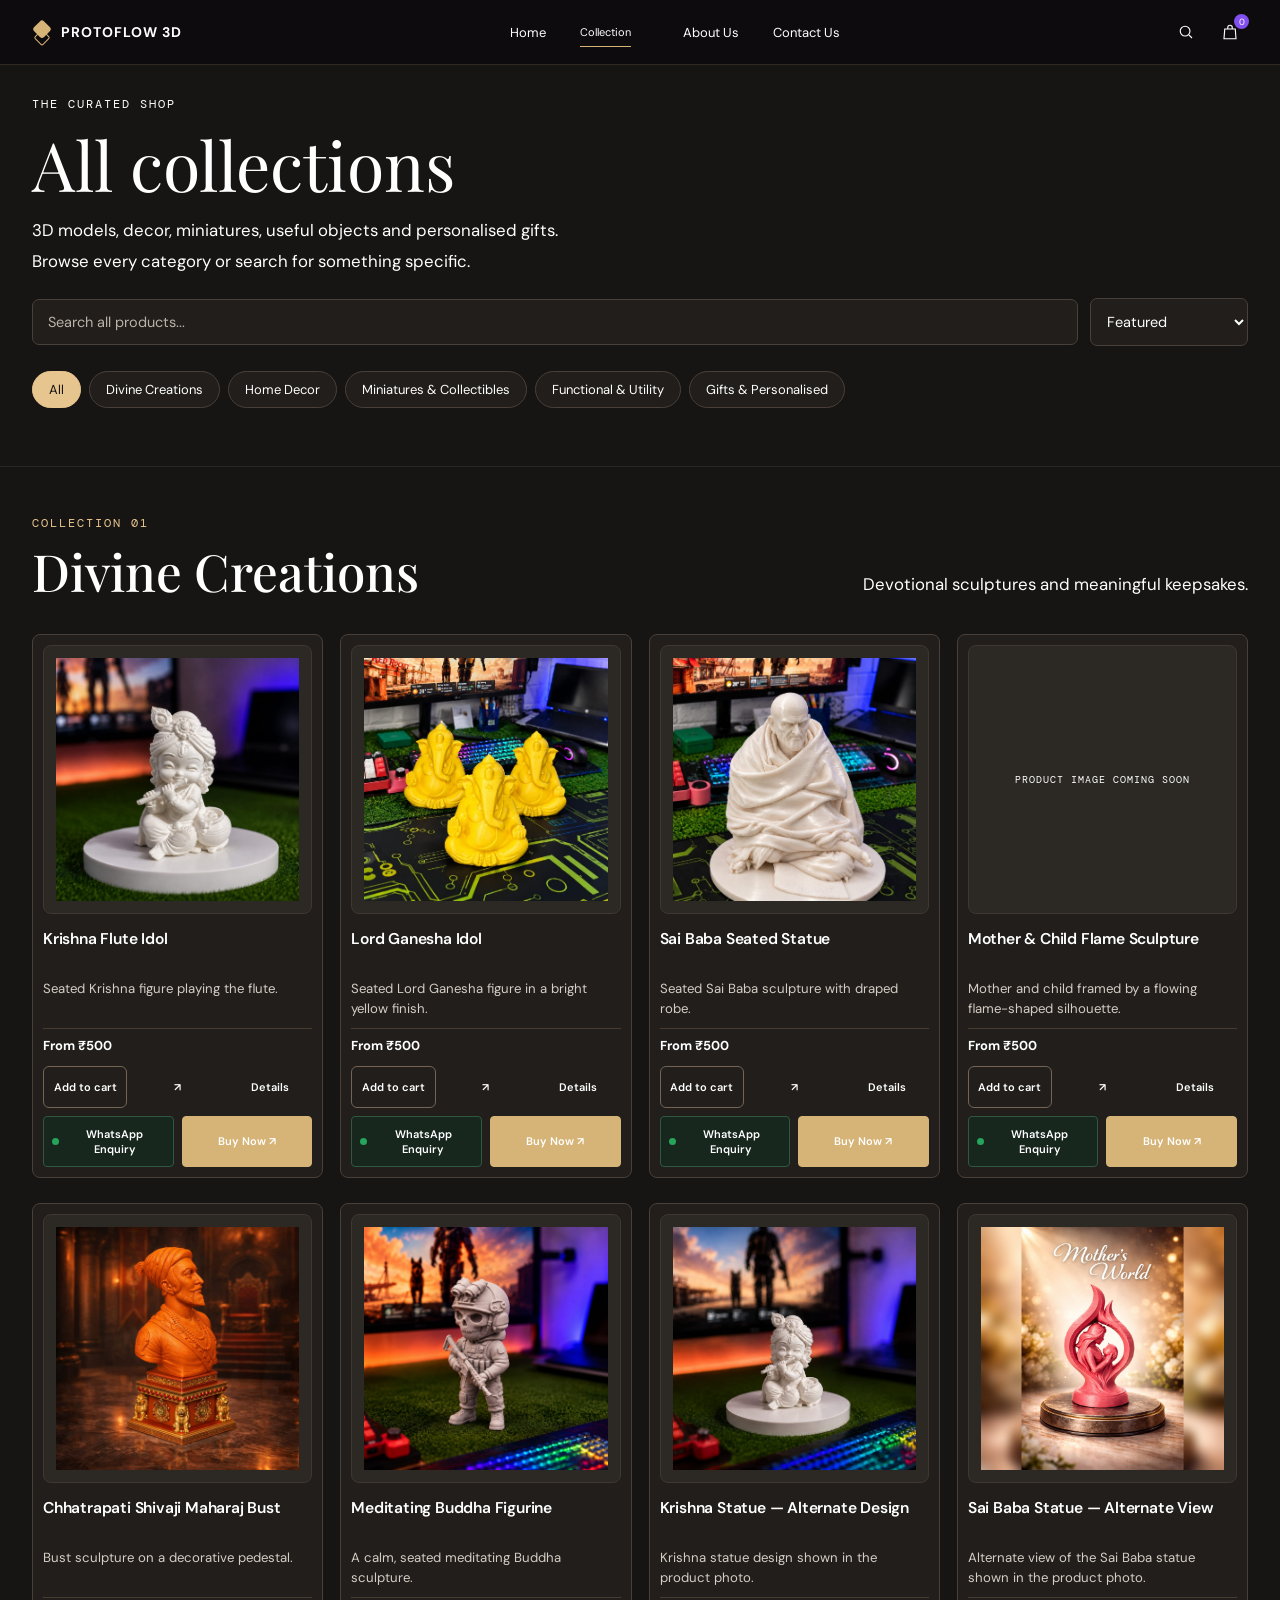
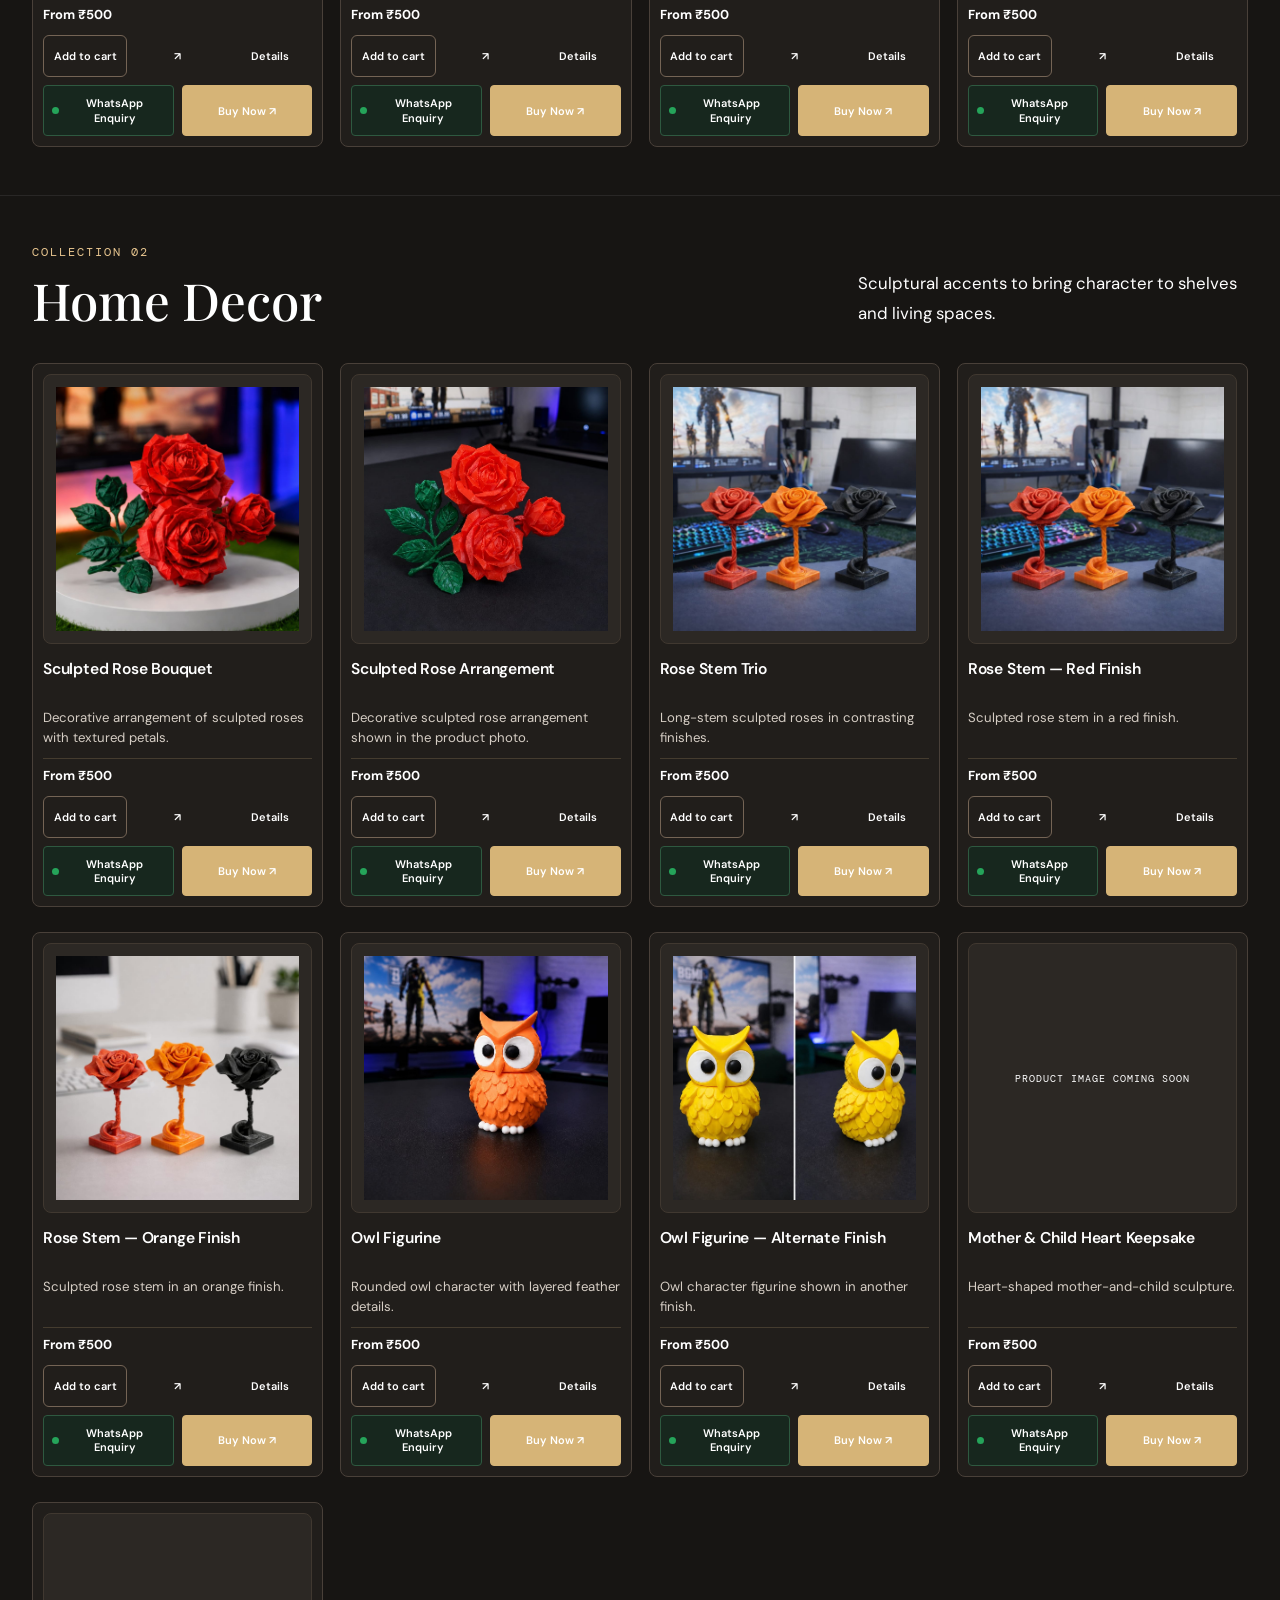
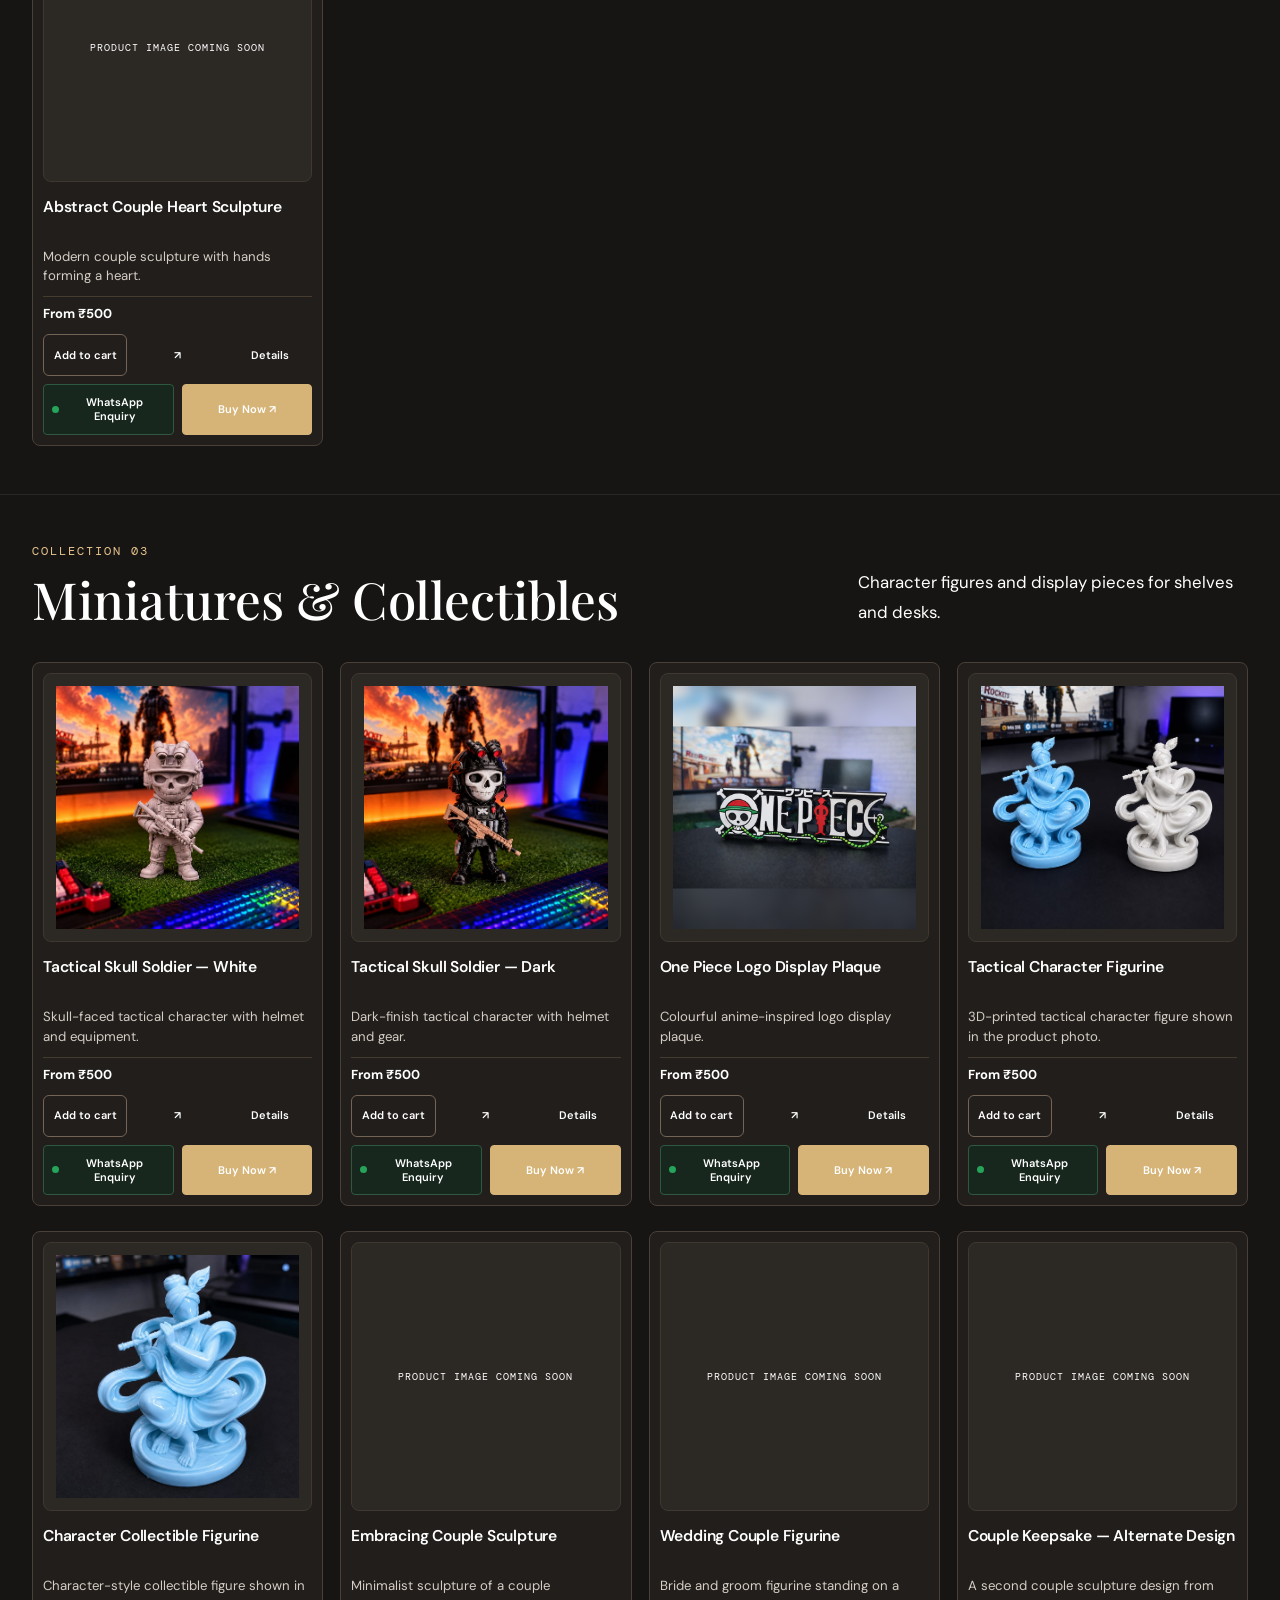
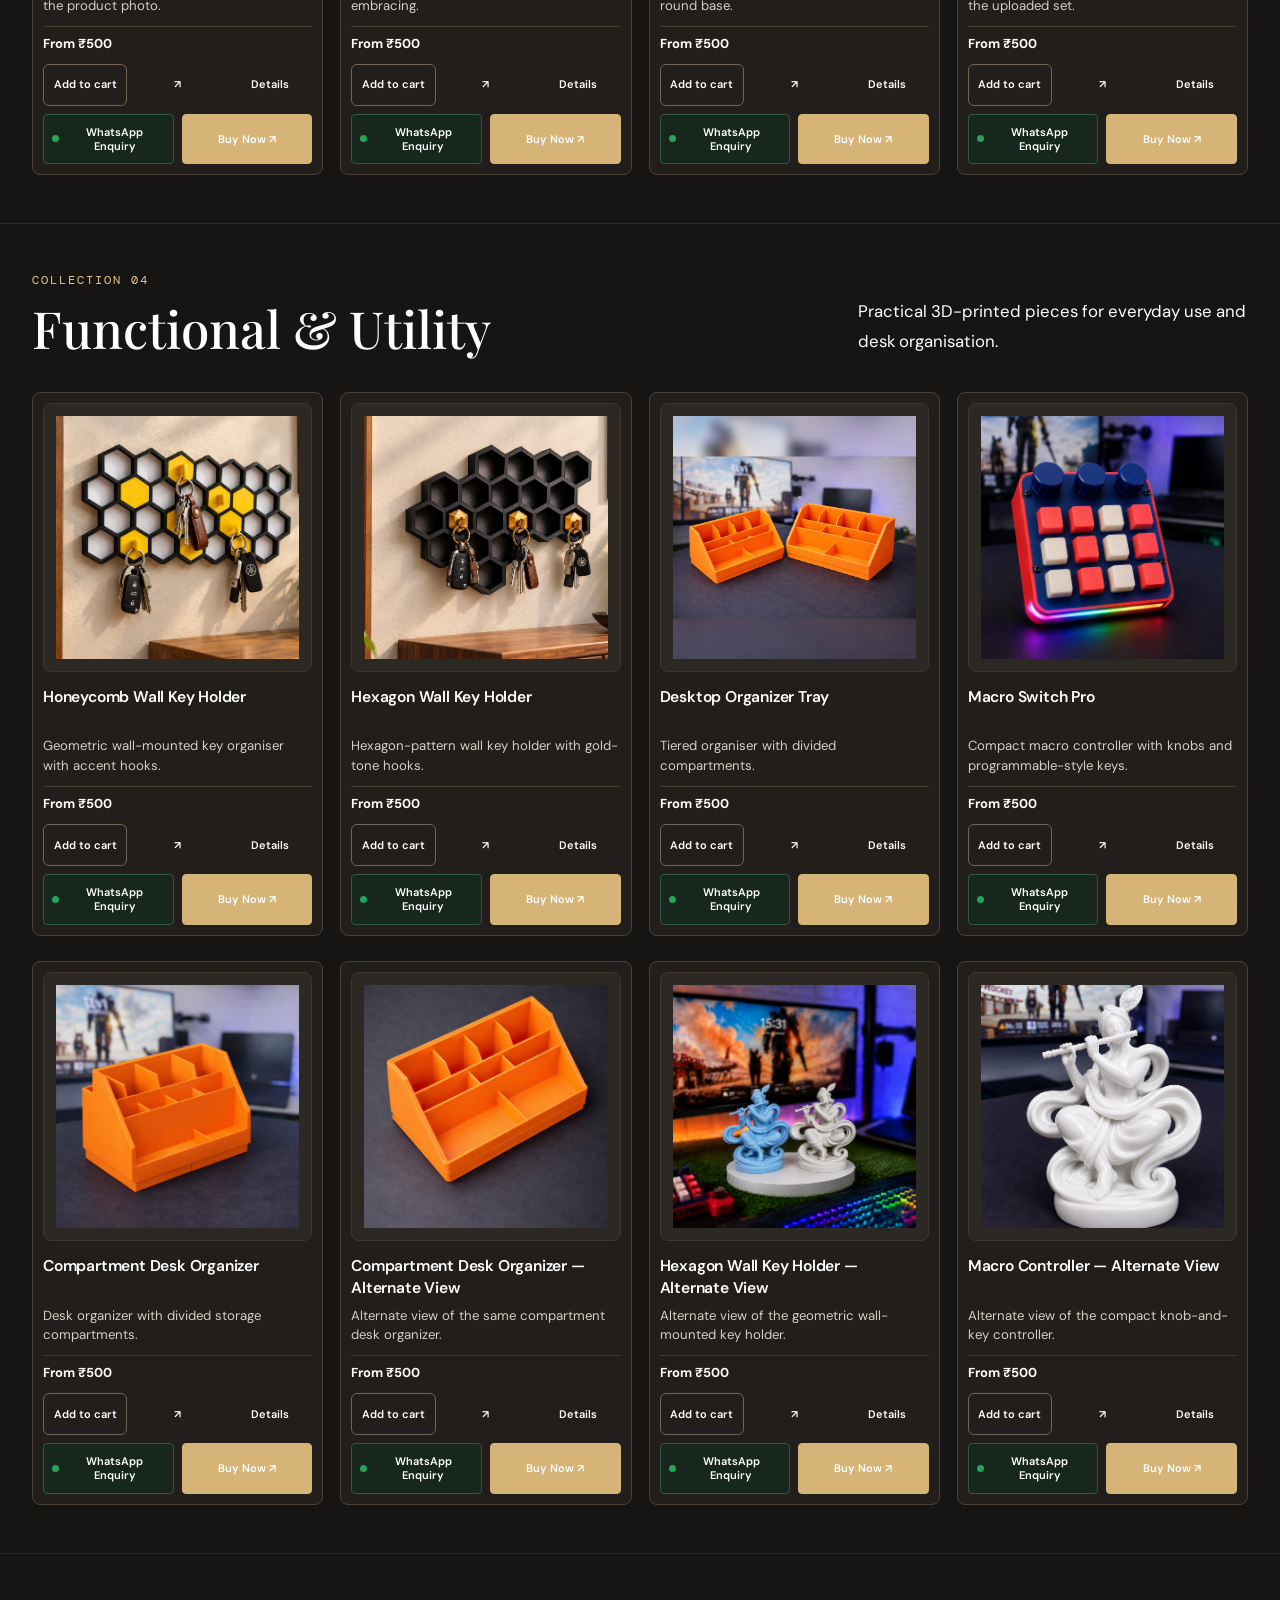
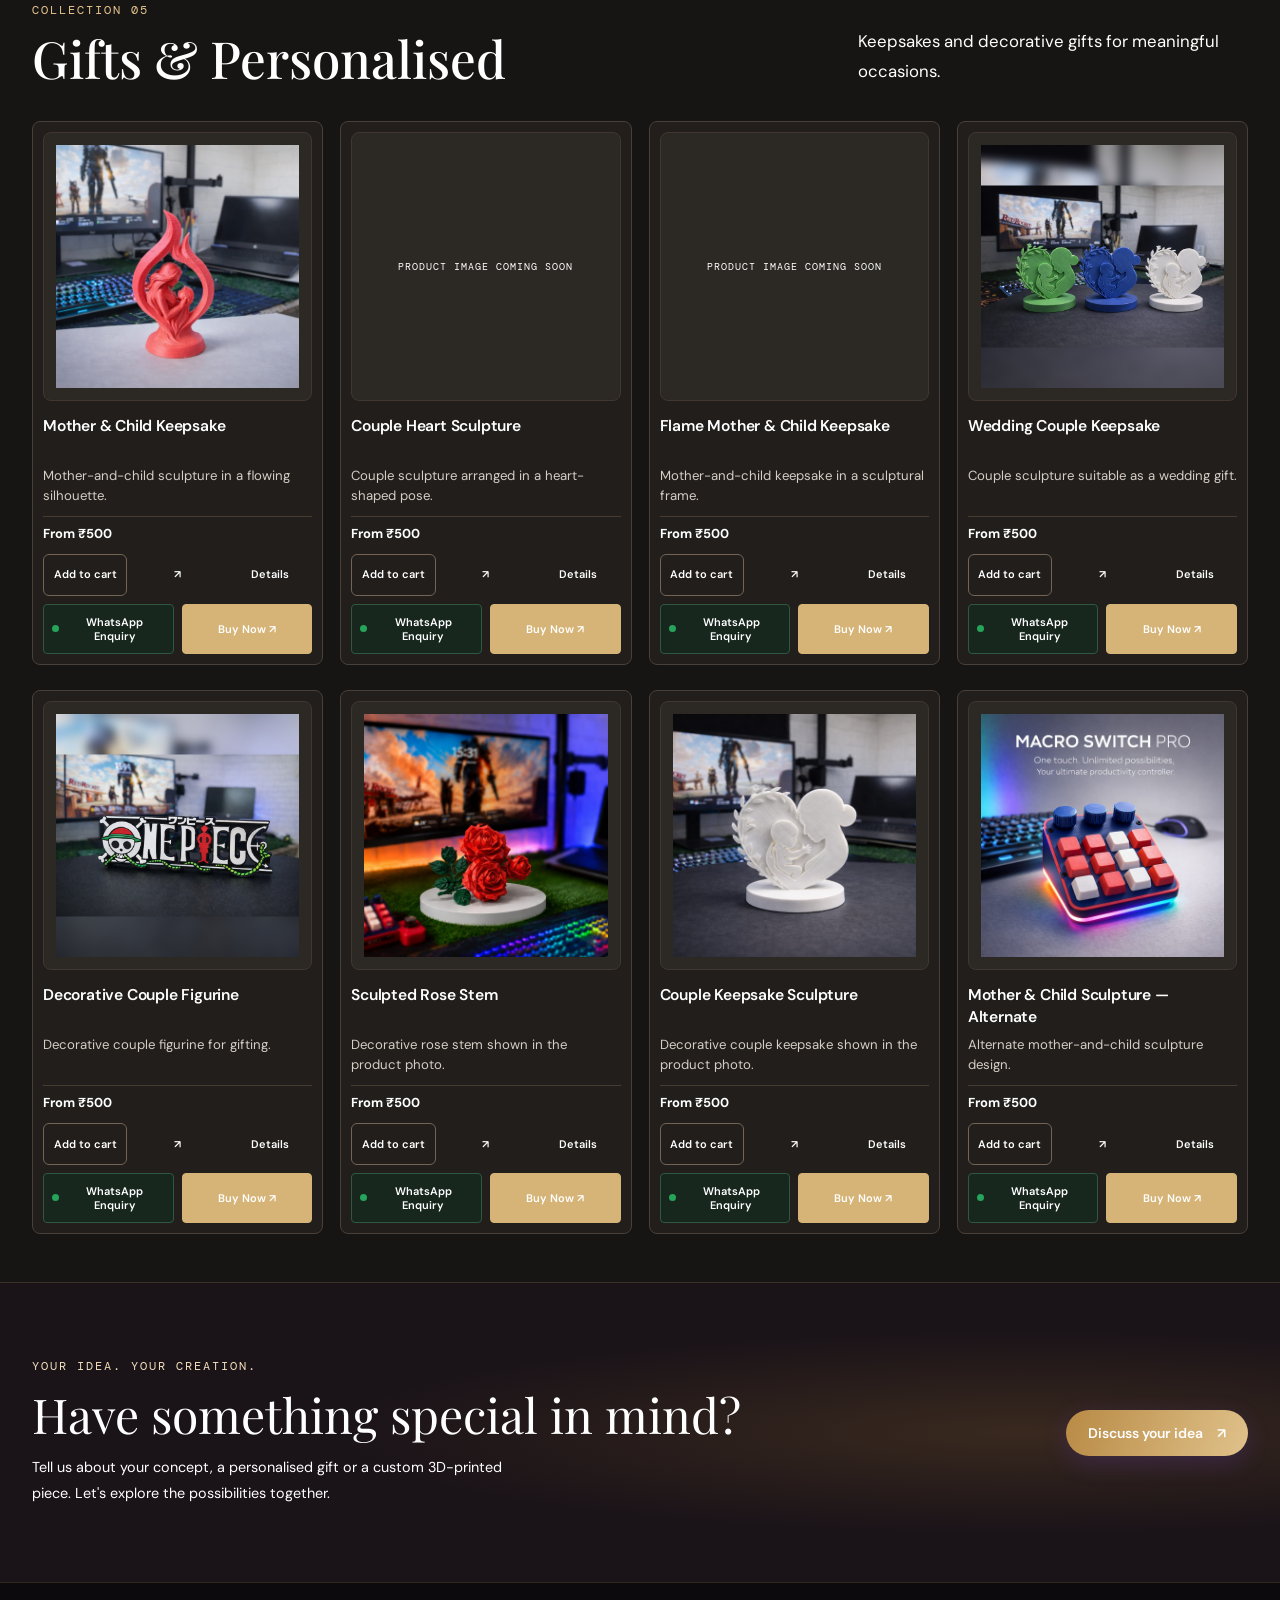
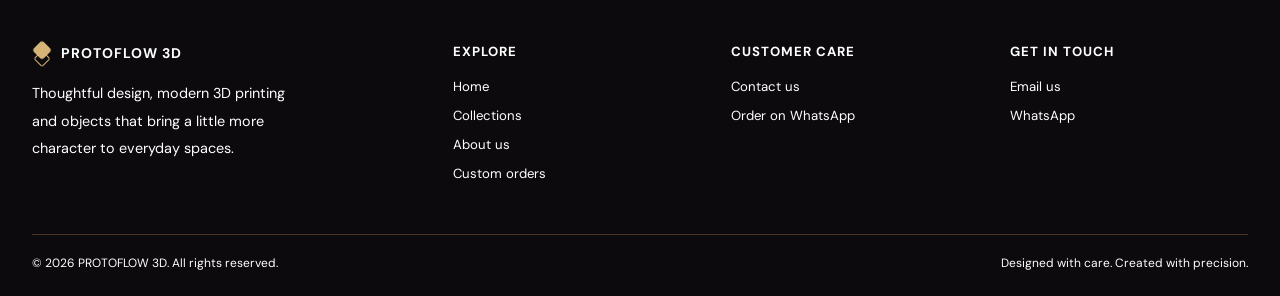
==== commit 45e700ac: "Refresh catalog scripts after title audit" ====
--- a/collections.html
+++ b/collections.html
@@ -49,7 +49,7 @@
   </div>
 </section>
 </main>
-<script src="assets/app.js?v=all-pages-product-links-fix-20261011"></script>
+<script src="assets/app.js?v=title-audit-20261011"></script>
 <script src="assets/catalog-enhancements.js?v=all-pages-product-links-fix-20261011"></script>
 </body>
 </html>
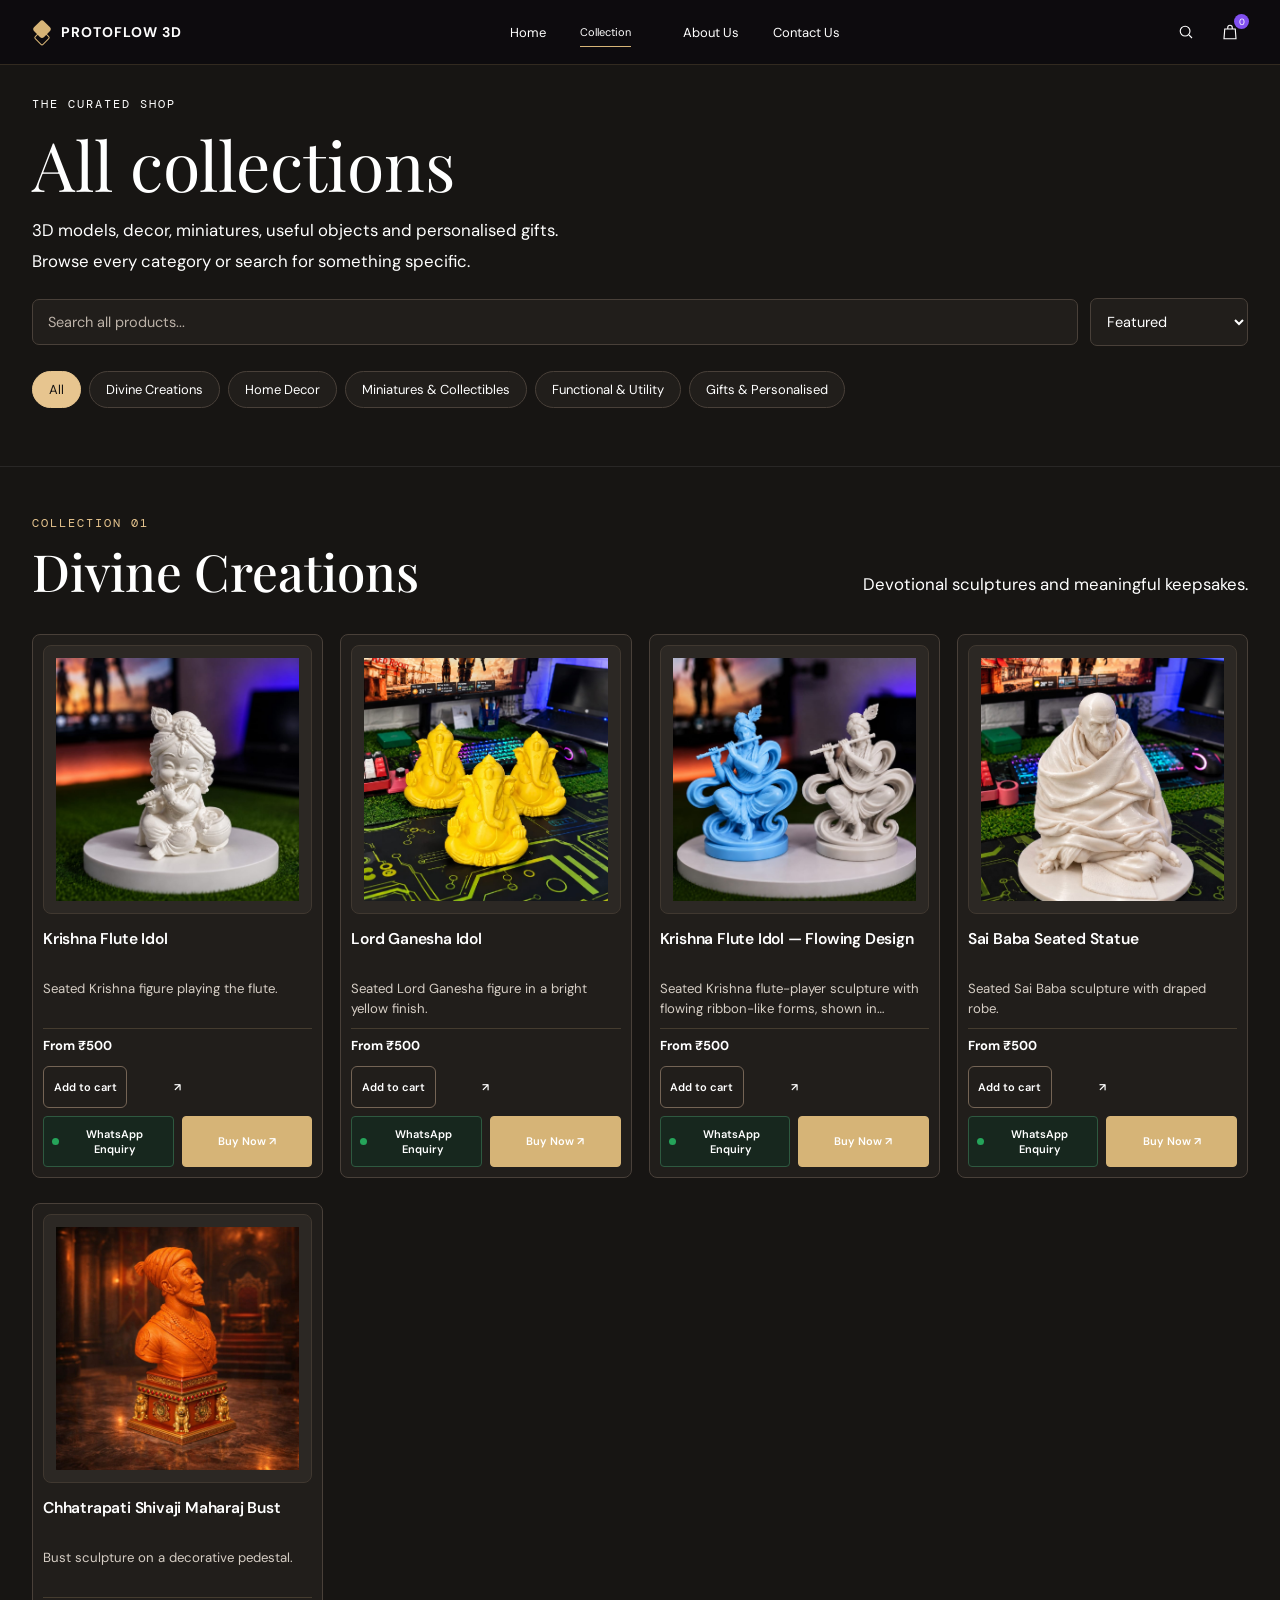
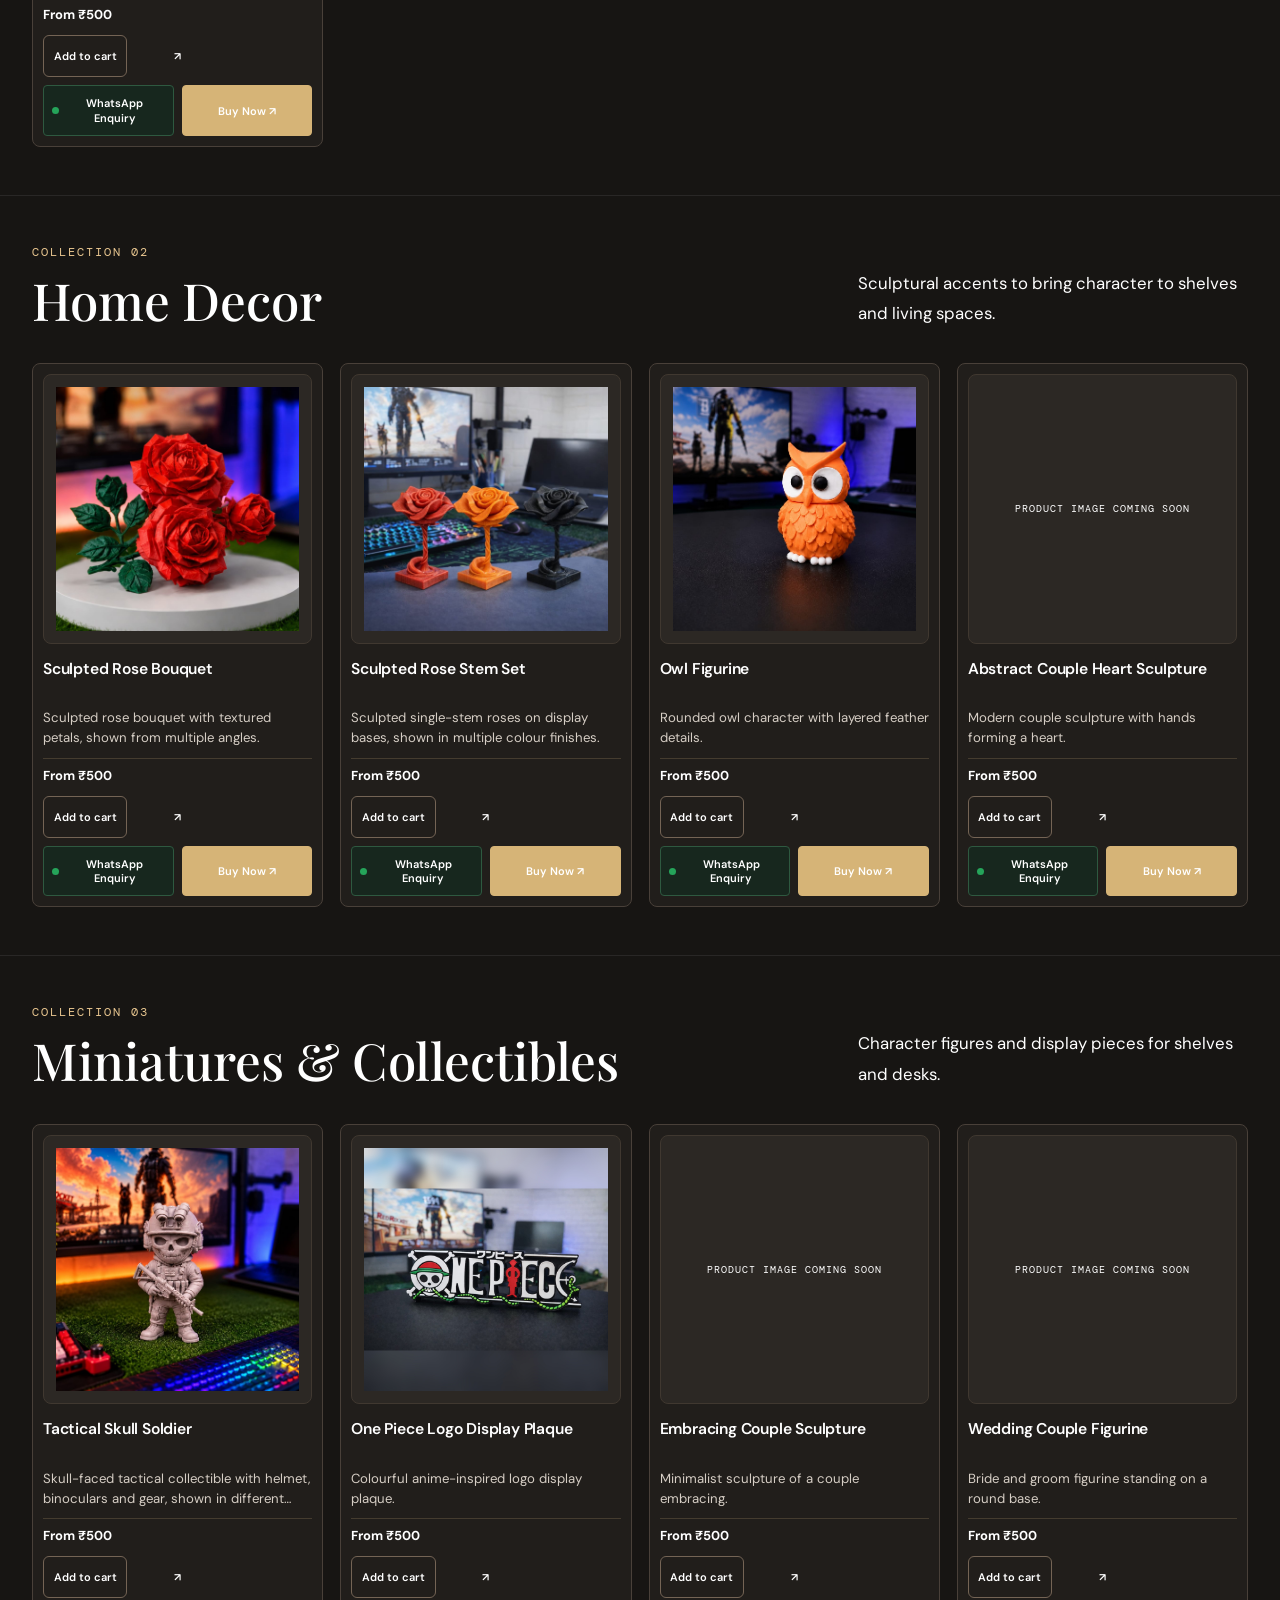
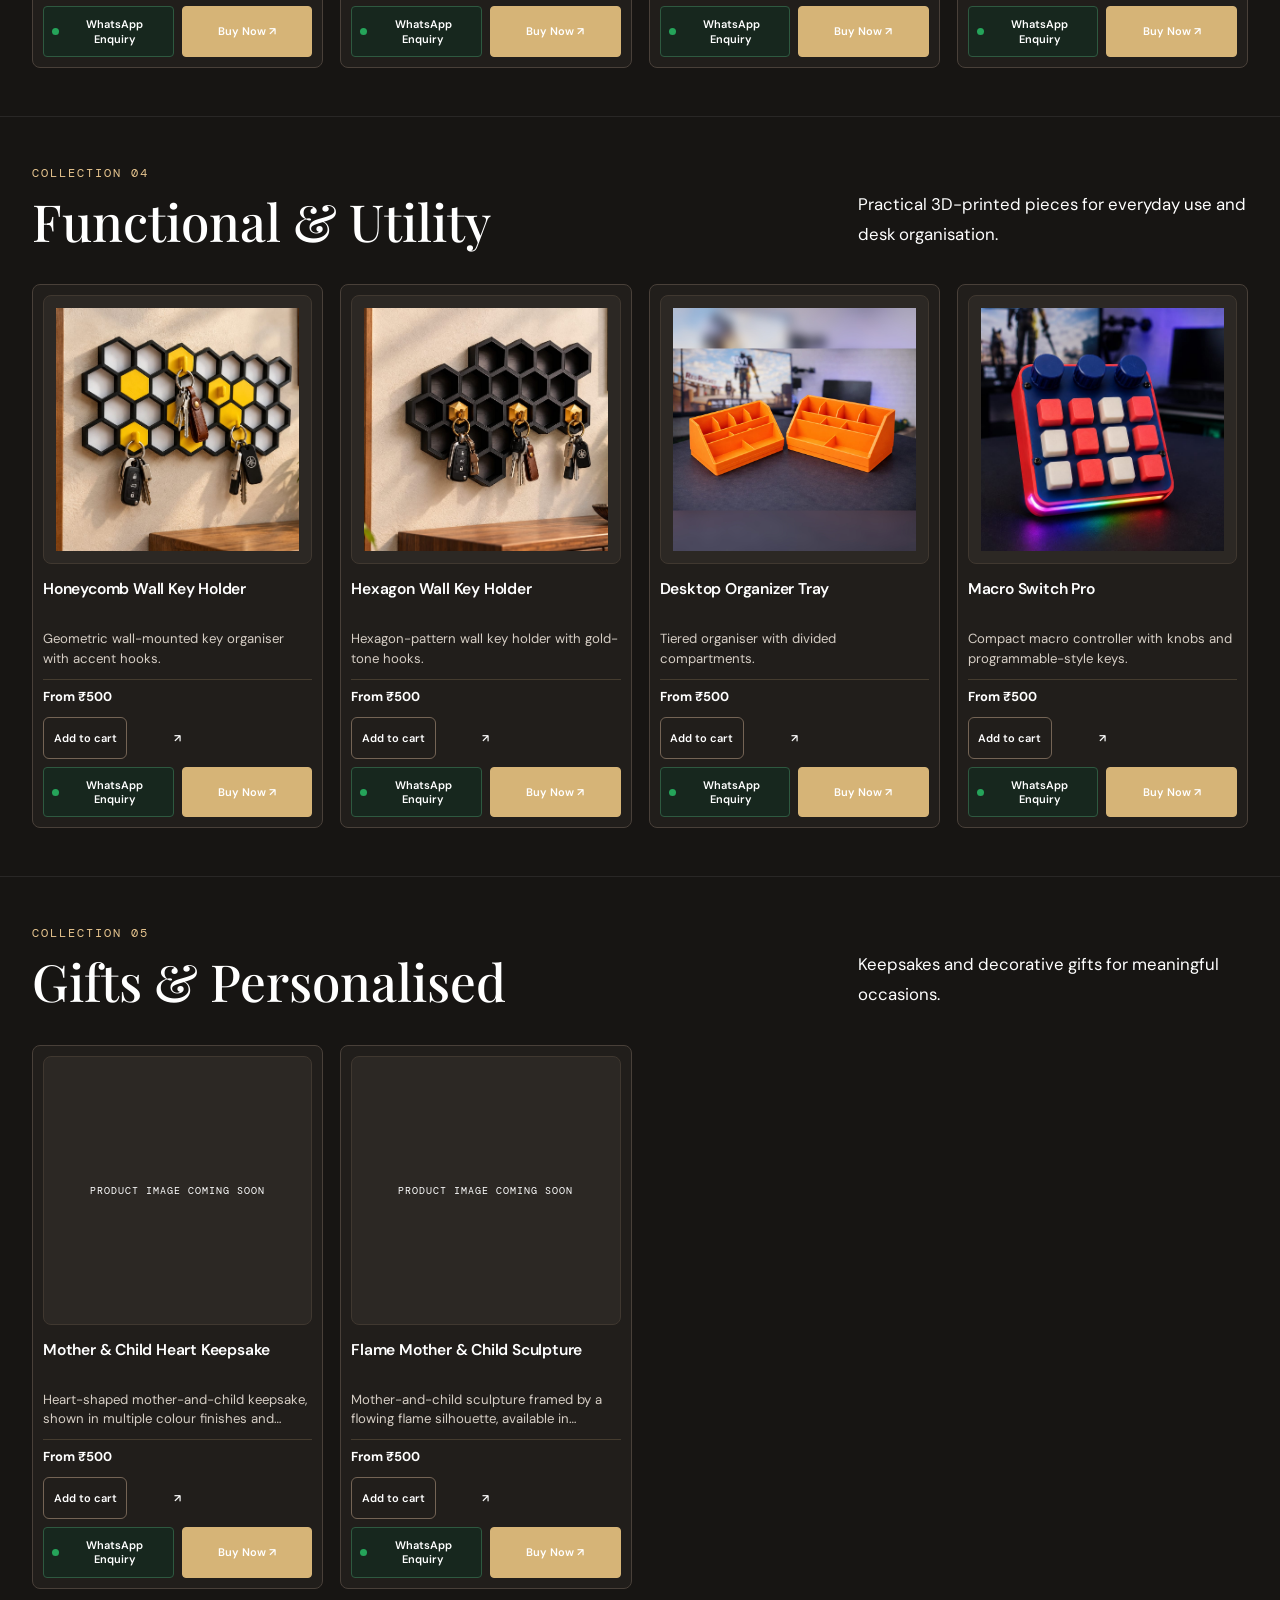
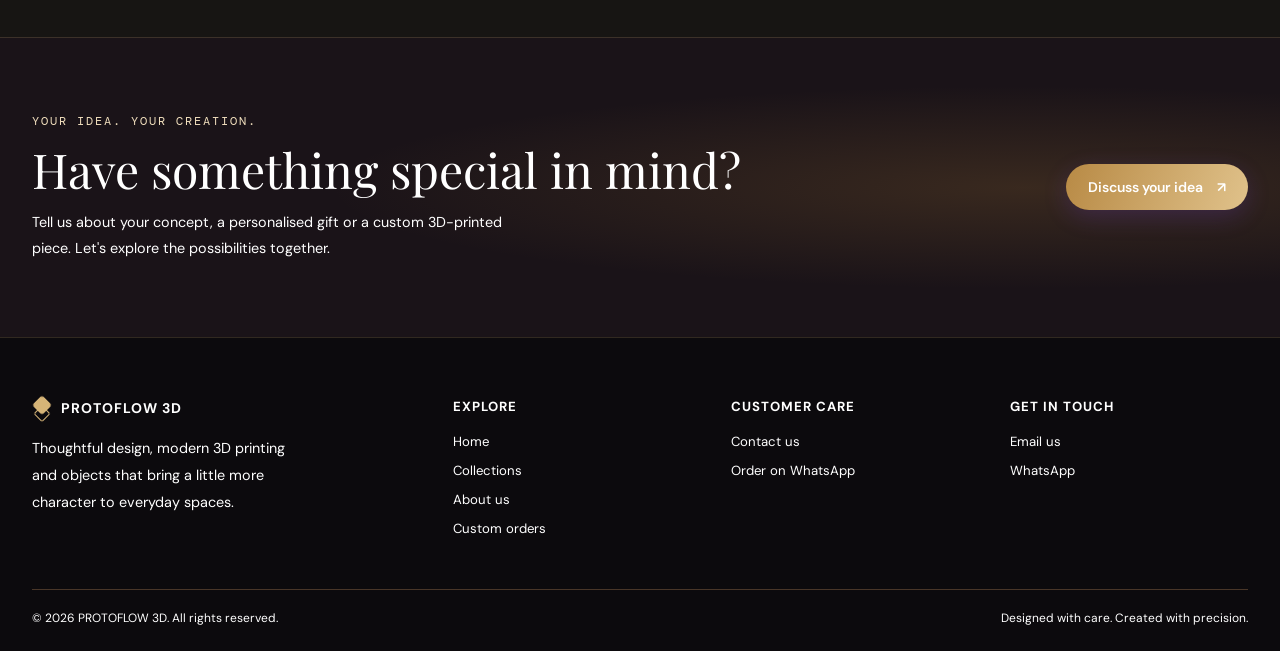
==== commit fc26d81f: "Refresh product image click behavior on all catalog pages" ====
--- a/collections.html
+++ b/collections.html
@@ -49,7 +49,7 @@
   </div>
 </section>
 </main>
-<script src="assets/app.js?v=title-audit-20261011"></script>
-<script src="assets/catalog-enhancements.js?v=all-pages-product-links-fix-20261011"></script>
+<script src="assets/app.js?v=product-image-click-20261011"></script>
+<script src="assets/catalog-enhancements.js?v=whole-card-links-20261011"></script>
 </body>
 </html>
--- a/assets/style.css
+++ b/assets/style.css
@@ -1820,3 +1820,16 @@
 body[data-page="product"] .recommended-section .product-info .price{
   display:block!important;width:100%;margin-top:0;padding-top:8px;border-top:1px solid rgba(180,150,110,.25);white-space:normal;
 }
+
+
+/* Product cards: remove bright white image panels; use warm premium cream */
+body[data-page="home"] .product-image,
+body[data-page="collections"] #categorySections .product-image,
+body[data-page="category"] .category-products-section .product-image,
+body[data-page="product"] .recommended-section .product-image {
+  background:#eee3d3!important;
+  border-color:#d8c5ac!important;
+}
+/* Catalogue cards are informational surfaces, not links to the detail page */
+.product-card-main{display:block;cursor:default;text-decoration:none!important;color:inherit!important}
+.product-card-main:hover h3{text-decoration:none!important}
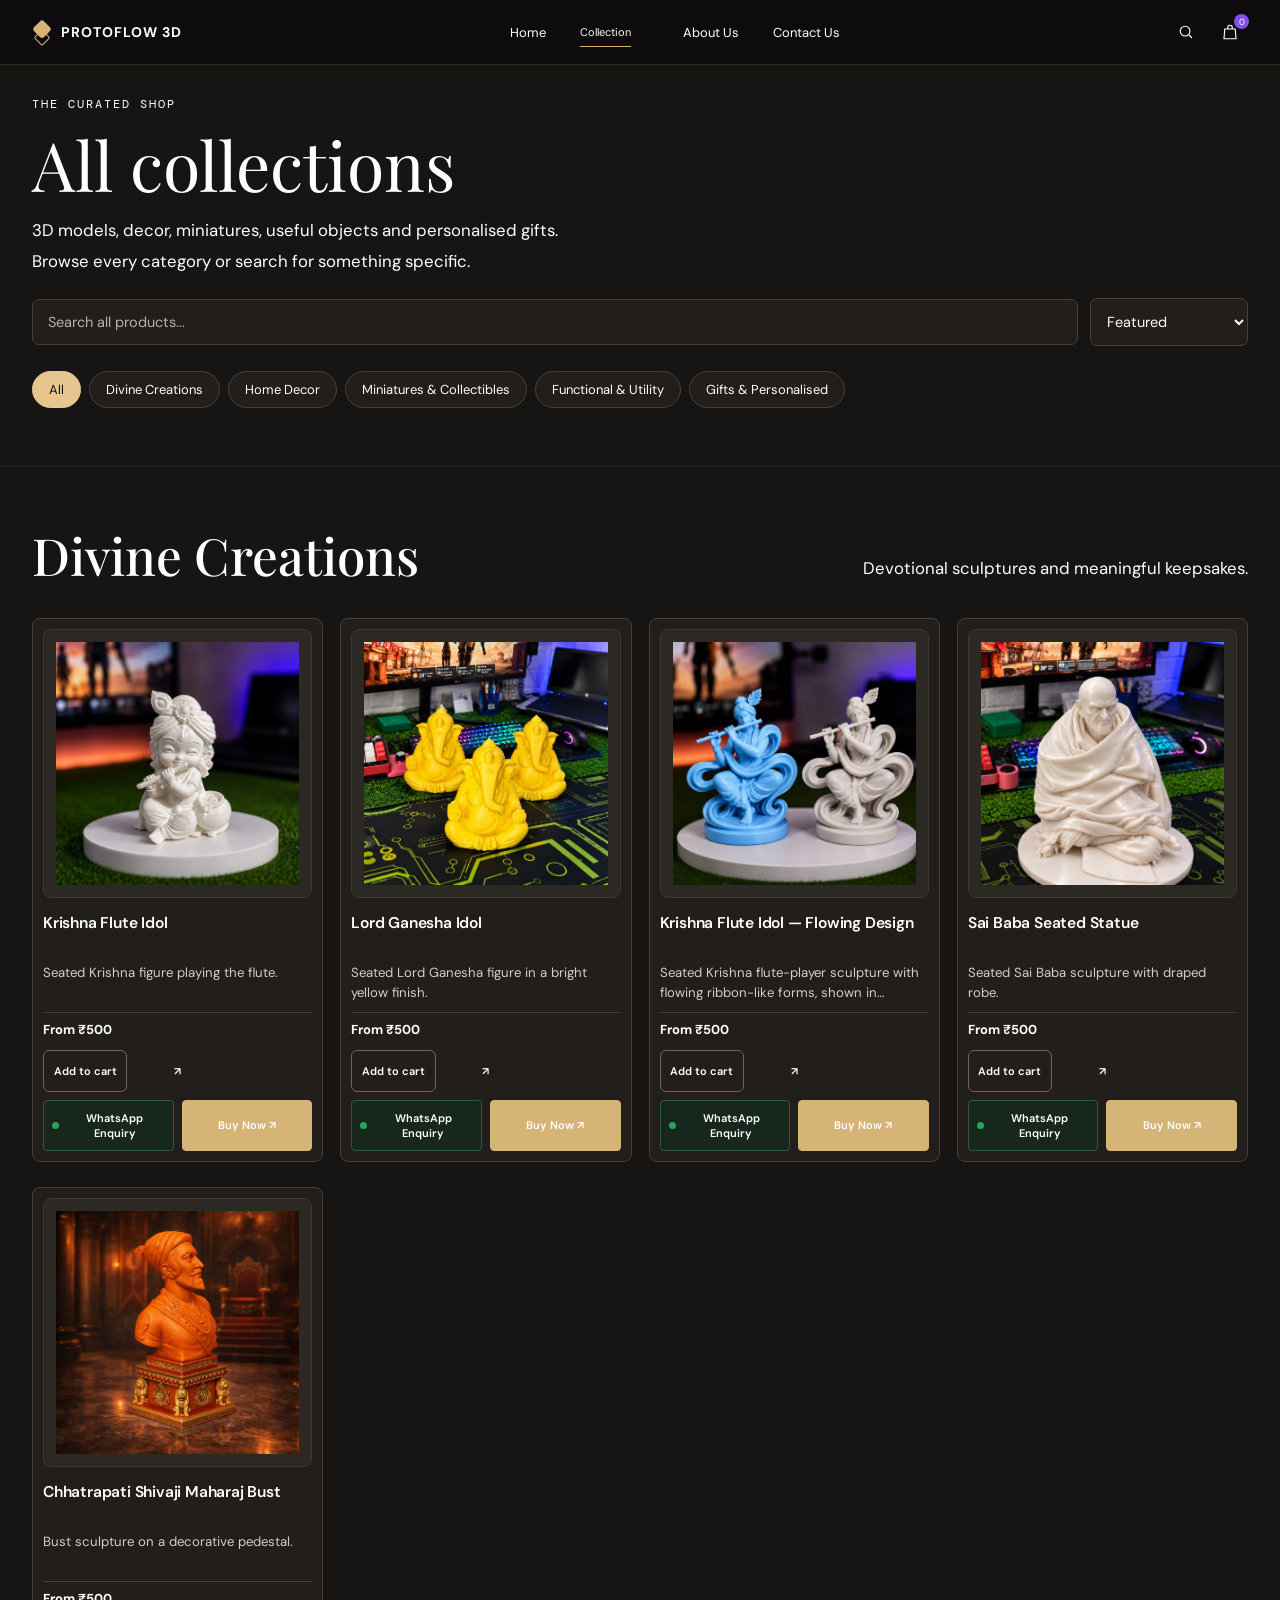
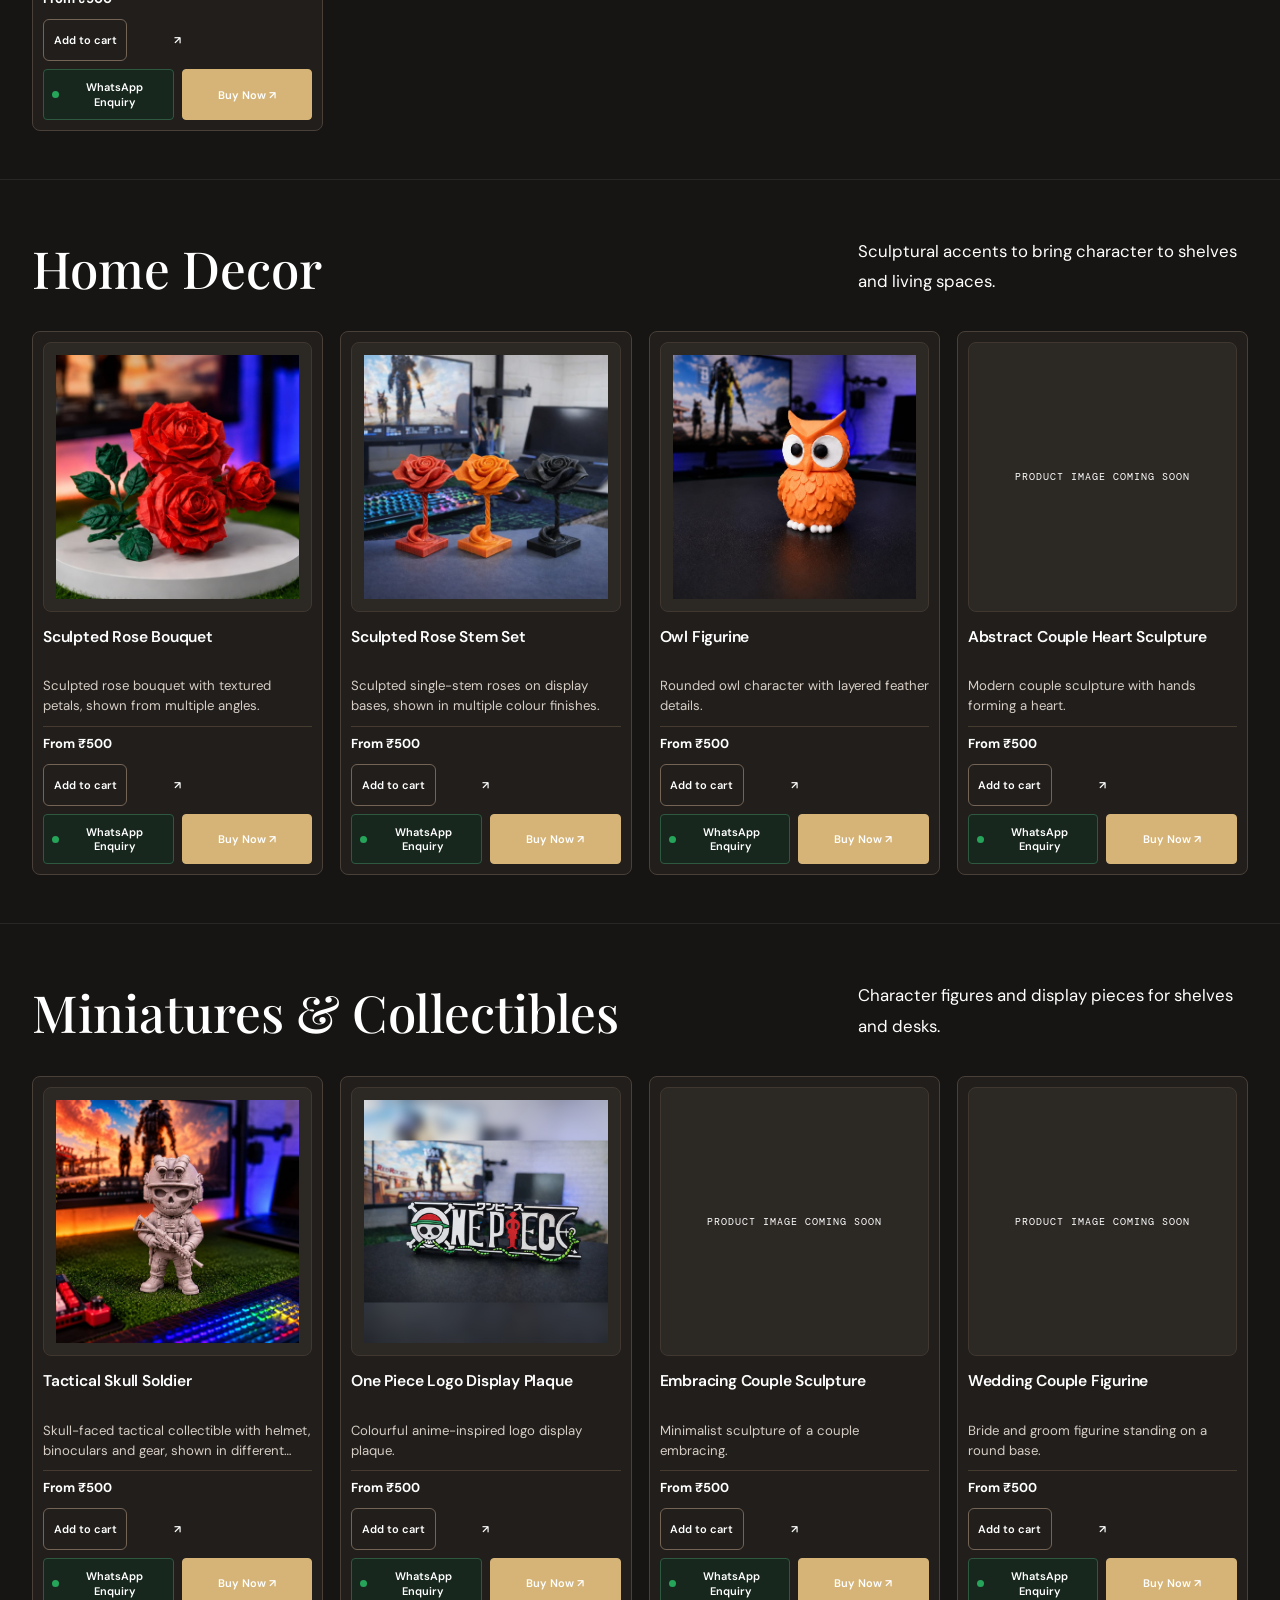
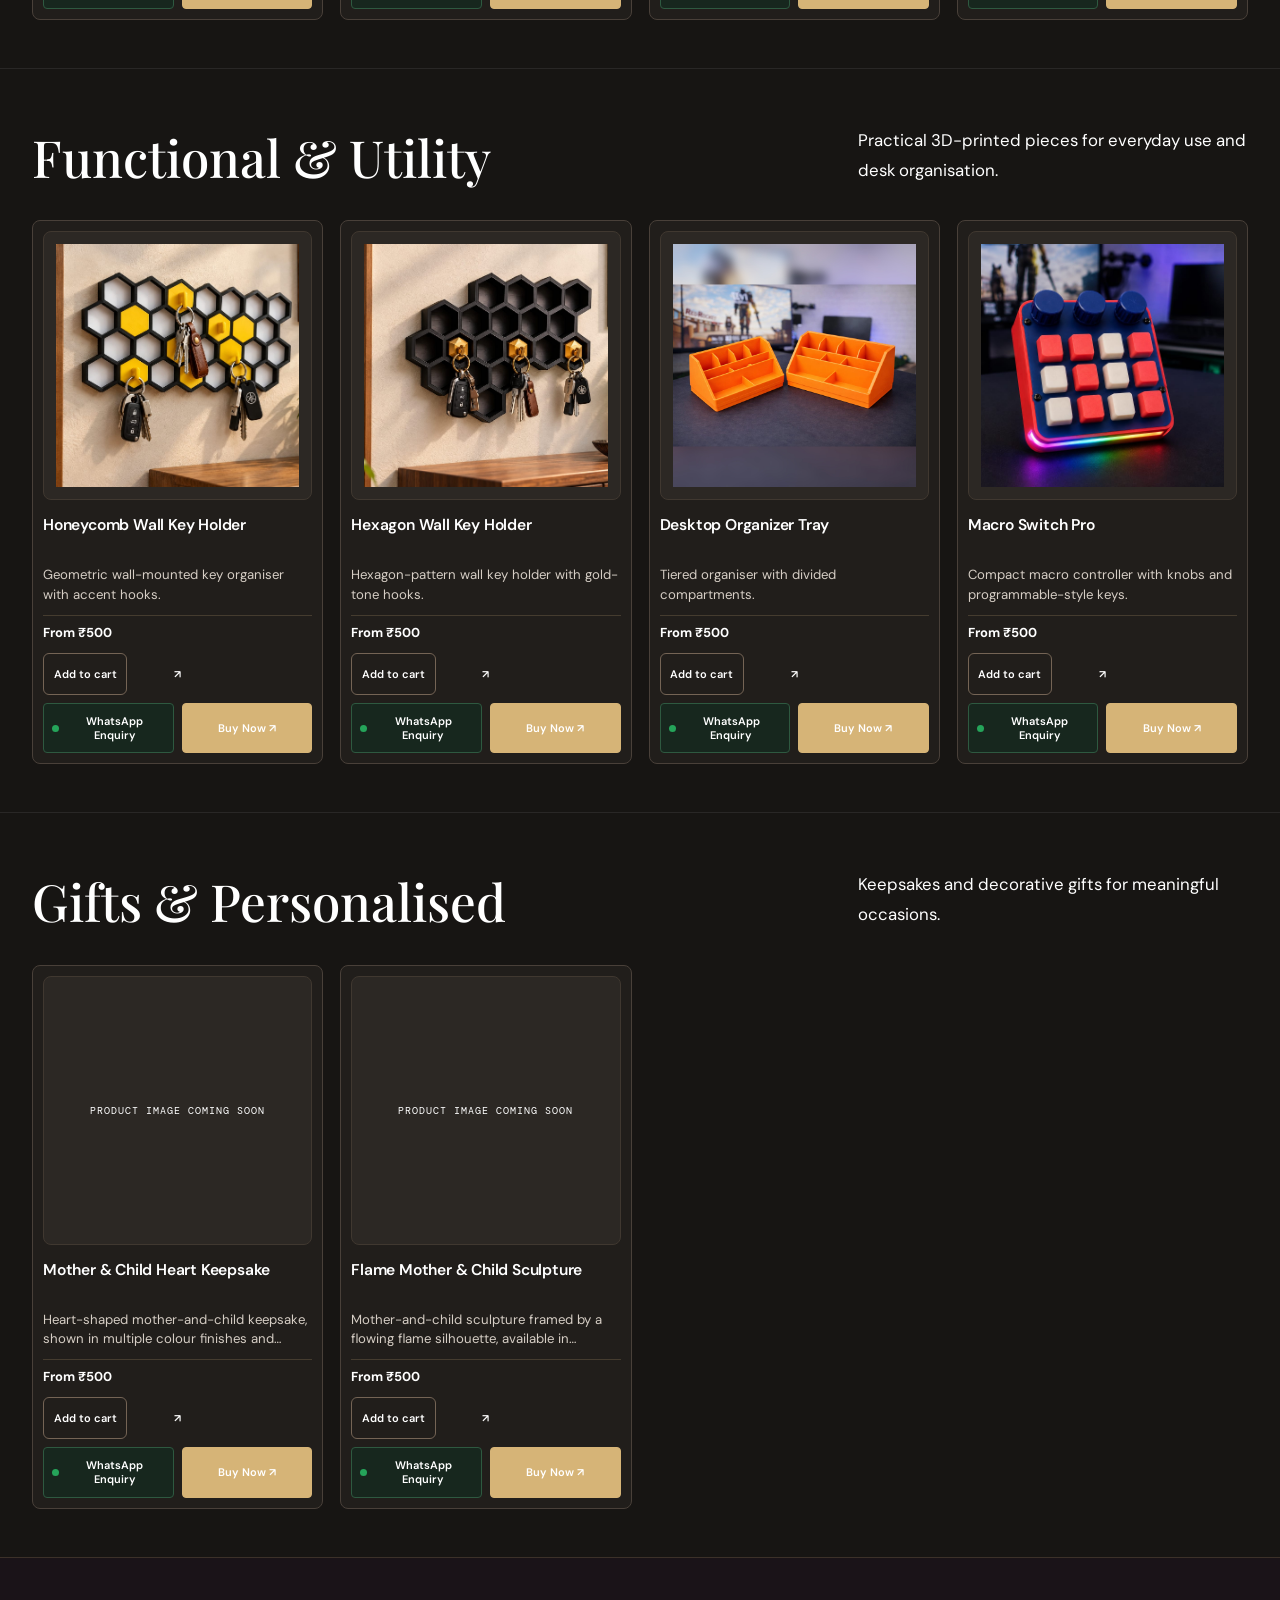
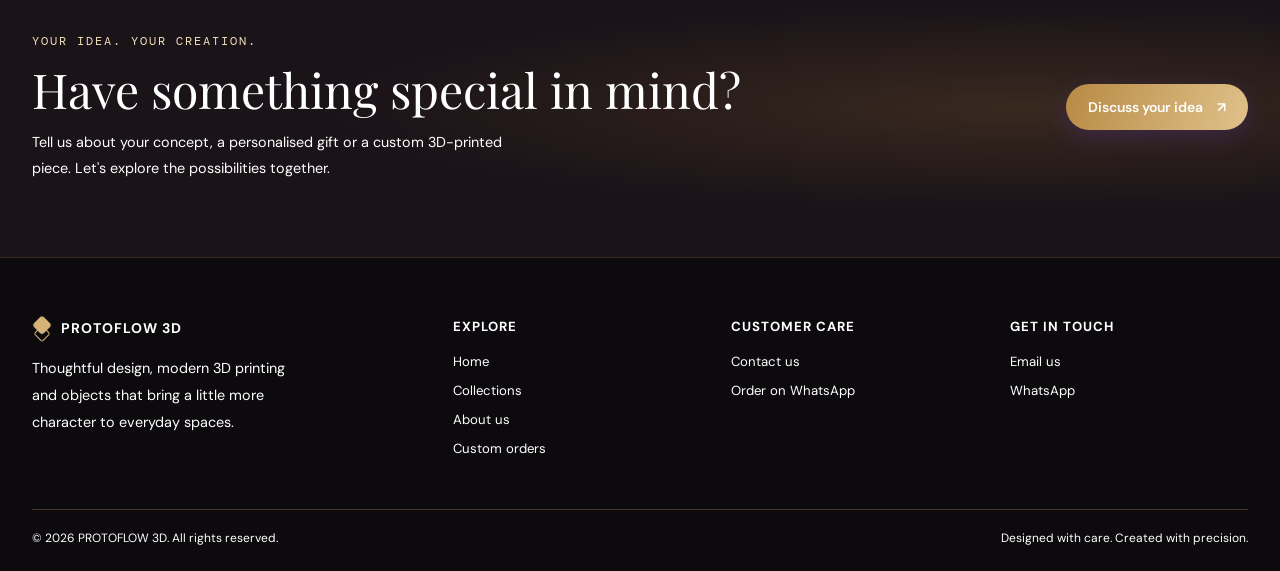
==== commit 9d8c6543: "Refresh app script after removing collection numbers" ====
--- a/collections.html
+++ b/collections.html
@@ -49,7 +49,7 @@
   </div>
 </section>
 </main>
-<script src="assets/app.js?v=product-image-click-20261011"></script>
+<script src="assets/app.js?v=remove-collection-numbers-20261011"></script>
 <script src="assets/catalog-enhancements.js?v=whole-card-links-20261011"></script>
 </body>
 </html>
--- a/assets/style.css
+++ b/assets/style.css
@@ -1833,3 +1833,7 @@
 /* Catalogue cards are informational surfaces, not links to the detail page */
 .product-card-main{display:block;cursor:default;text-decoration:none!important;color:inherit!important}
 .product-card-main:hover h3{text-decoration:none!important}
+/* Product care, shipping and support details sit directly beneath purchase actions. */
+.detail-copy .product-extra-details{grid-template-columns:minmax(0,1fr);margin-top:18px}
+.detail-copy .product-extra-block{padding:16px 18px}
+.detail-copy .detail-enquire-link{display:block;margin-top:14px;font-weight:600}
